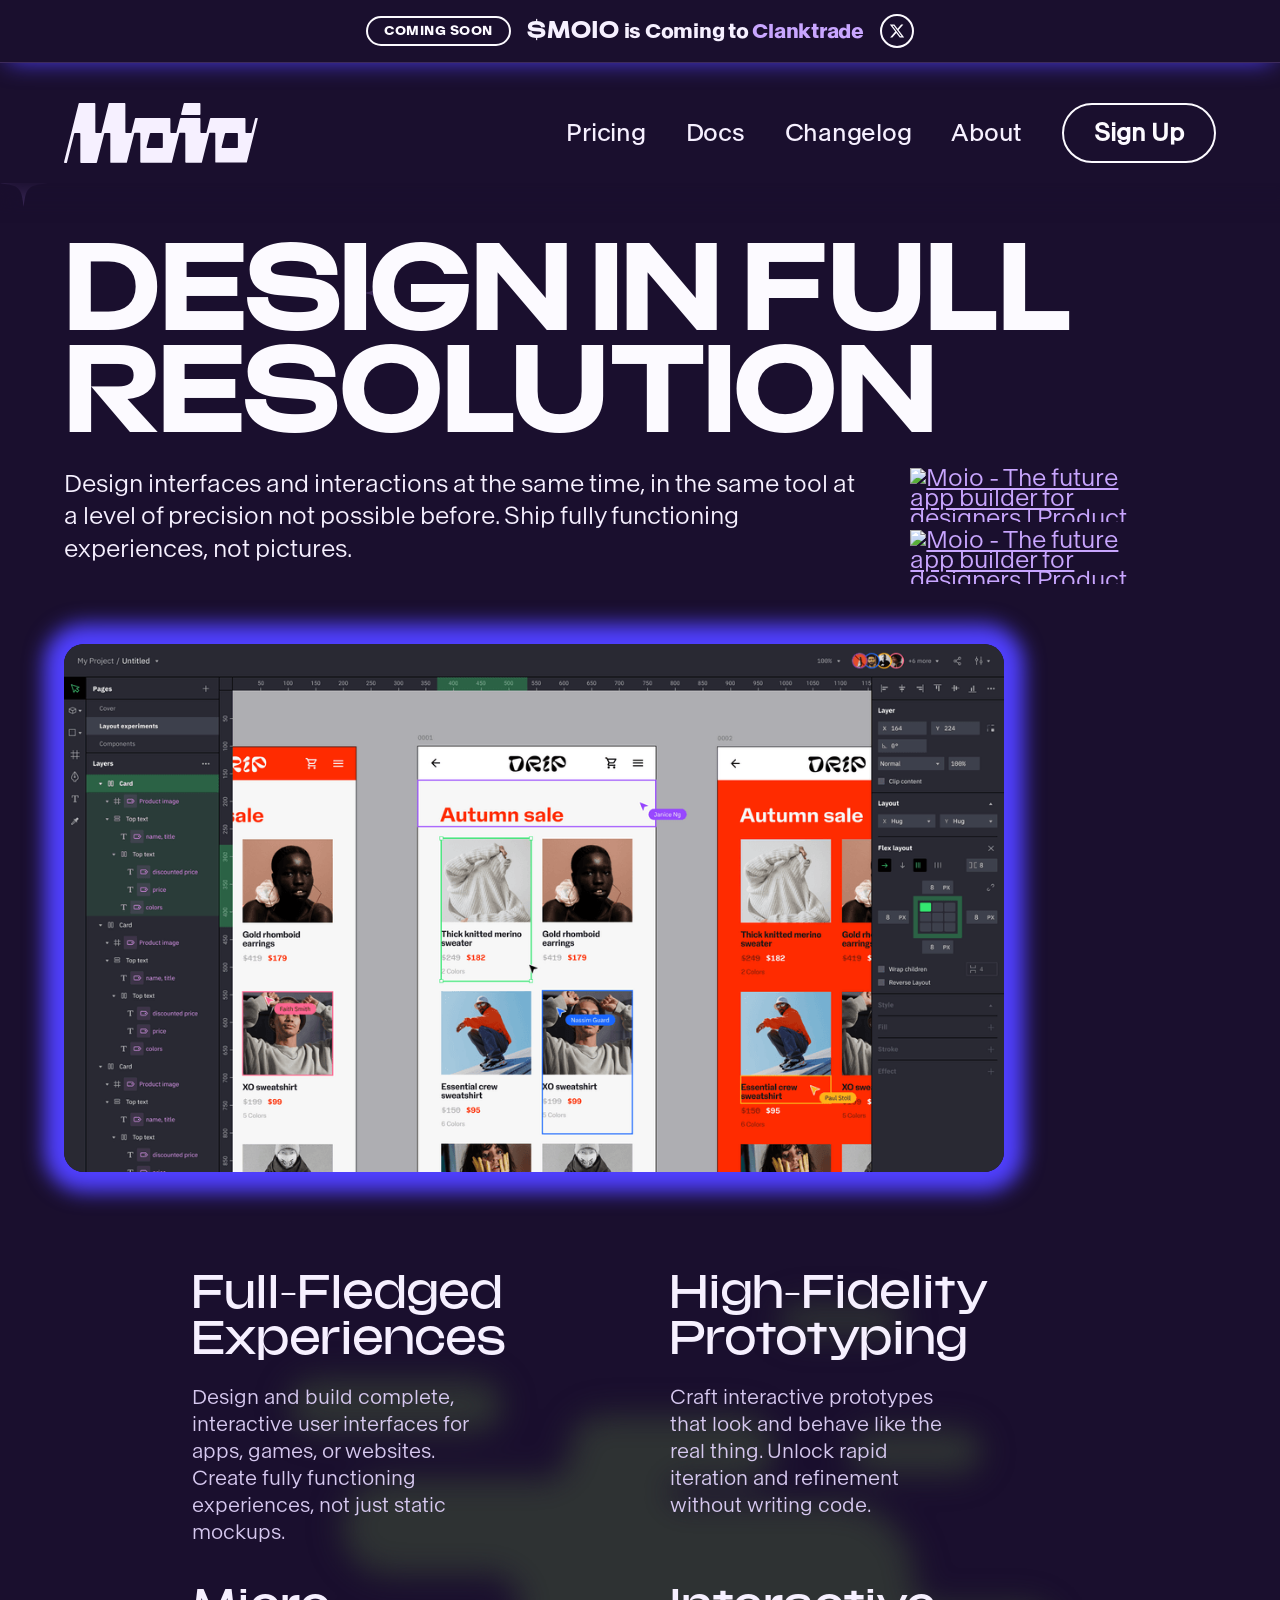
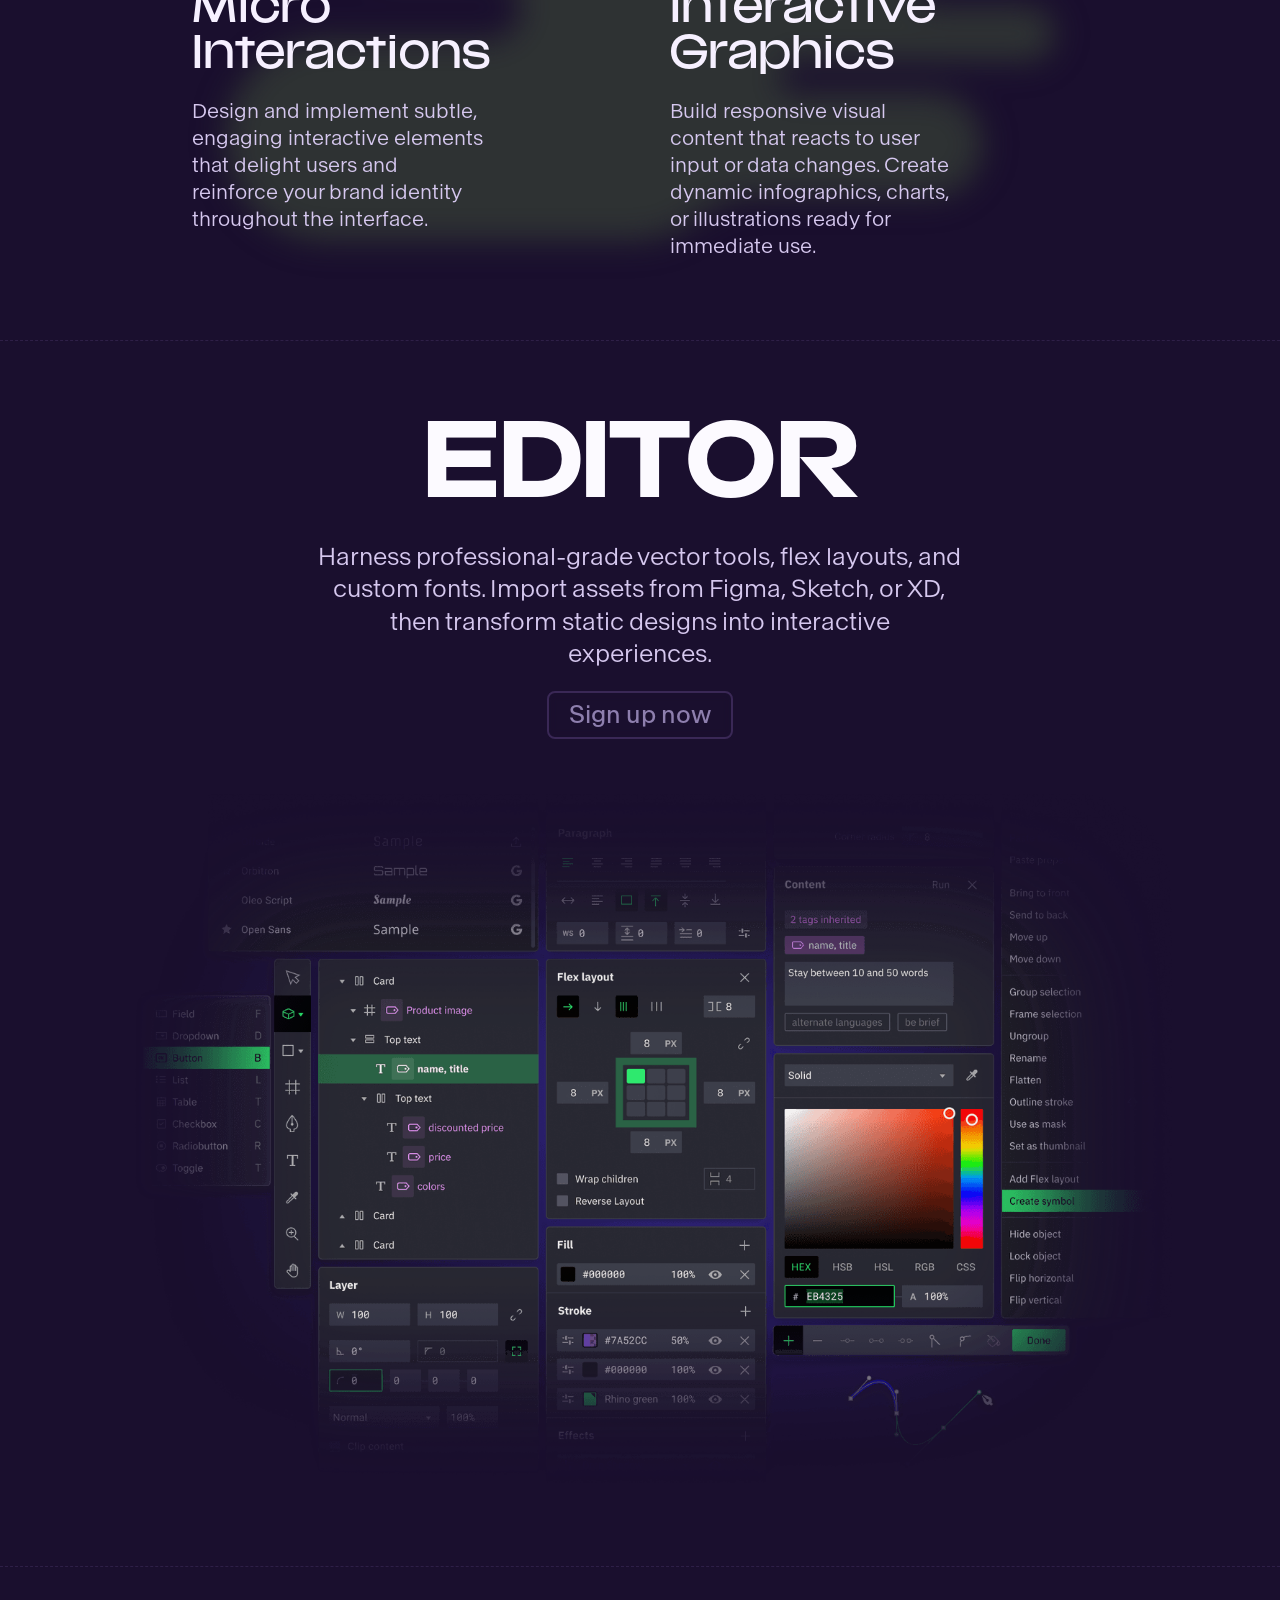
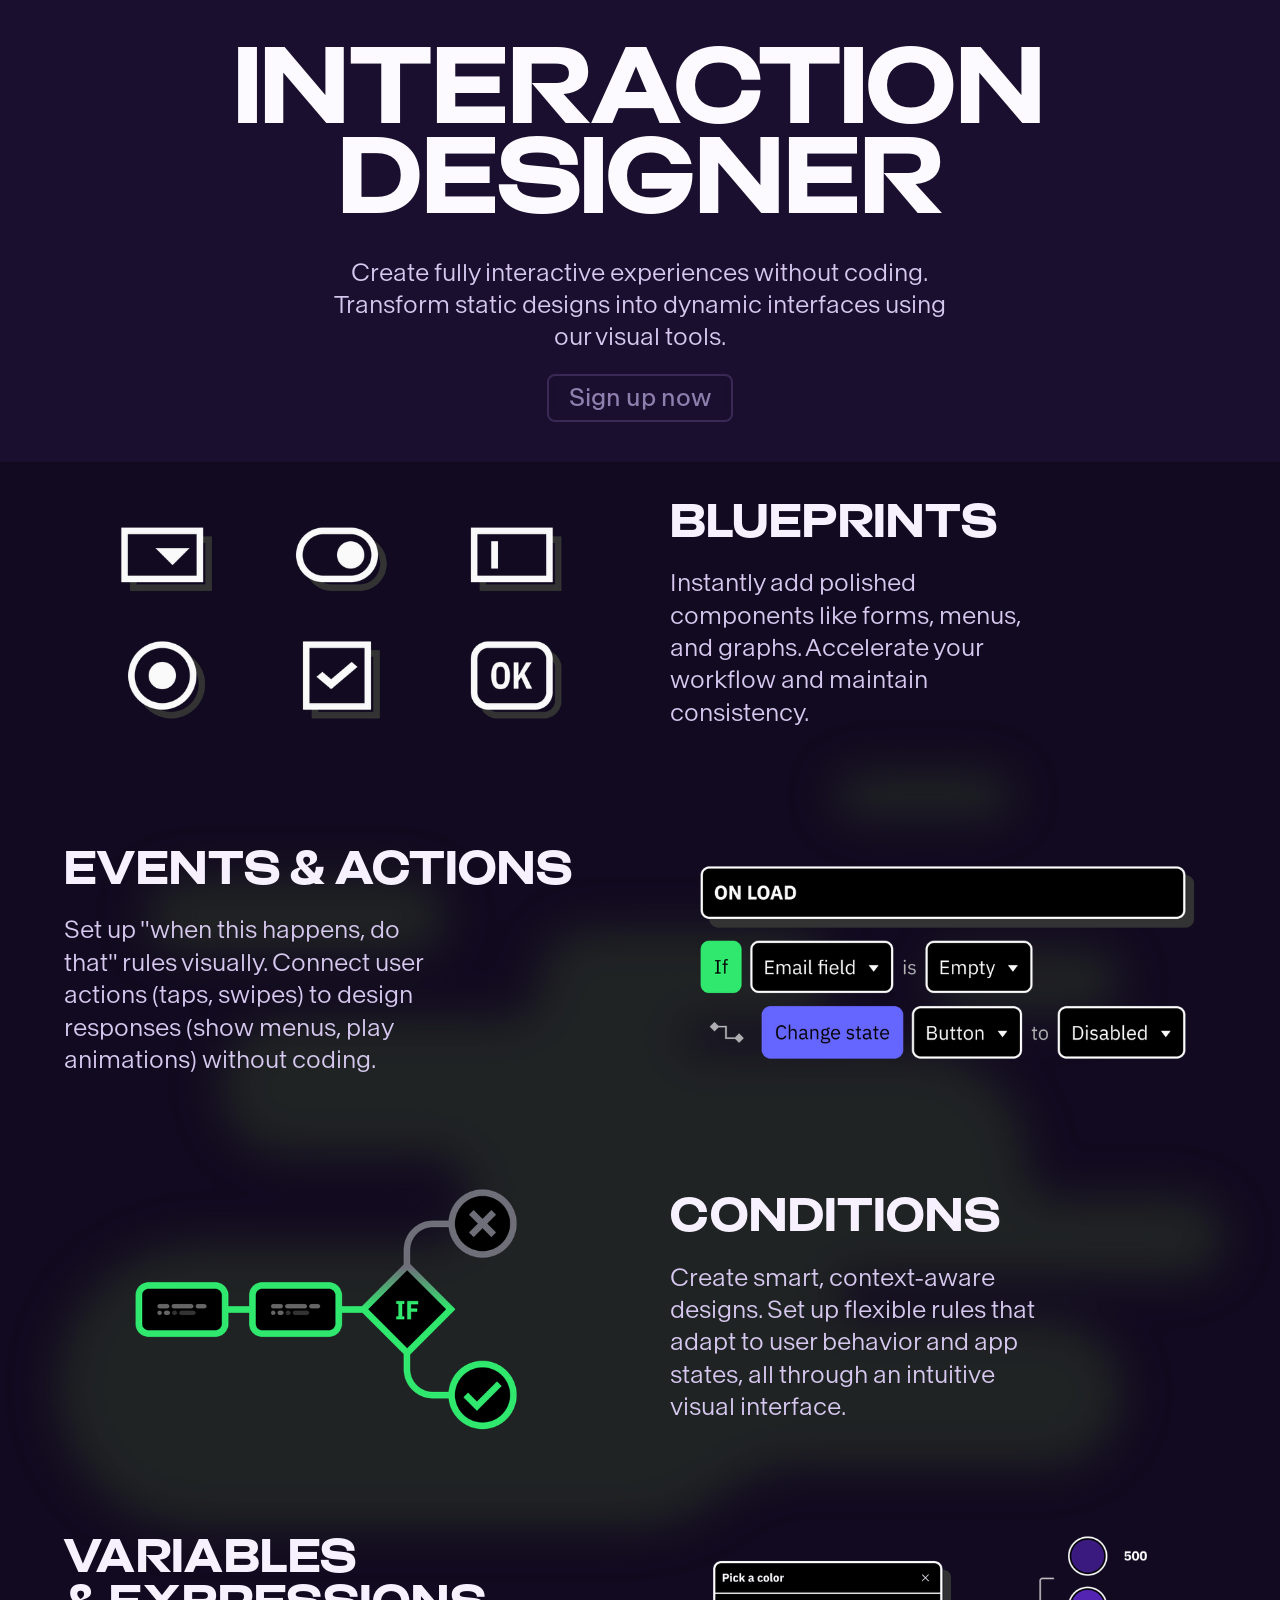
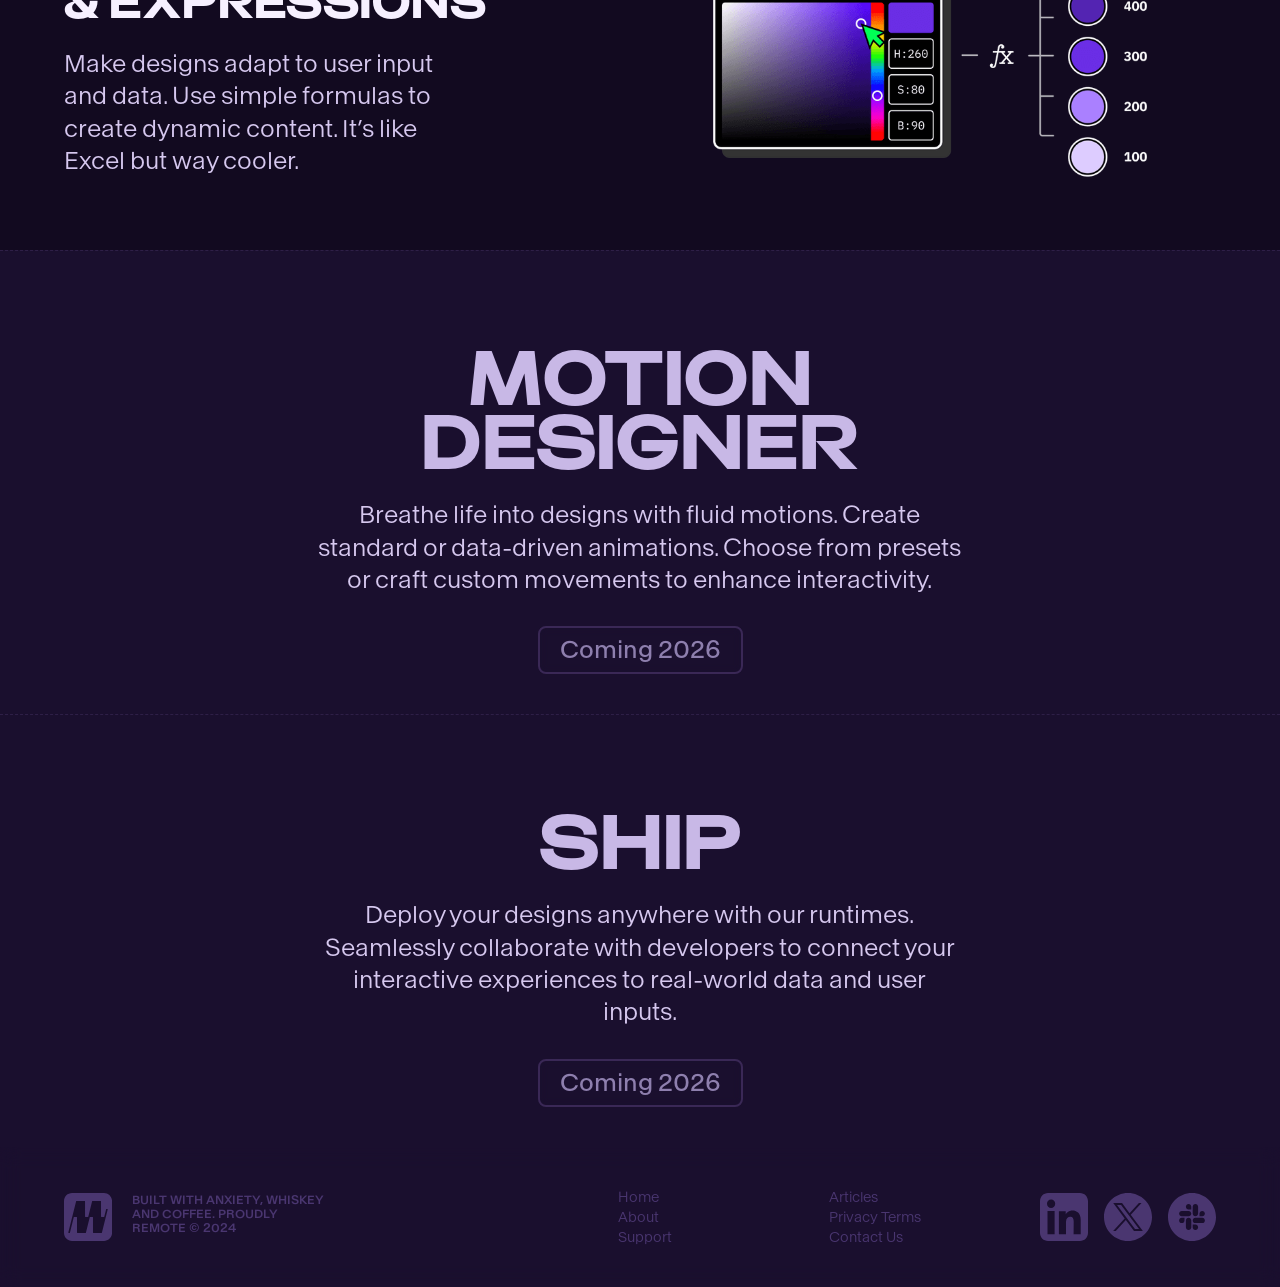
==== index.html @ 35bbca40 "Deep purple backgrounds, light purple accents; banner now says Coming to Clanktrade Co-Authored-By: " ====
<!DOCTYPE html><html lang="en">
<head>
  <meta charset="utf-8">
  <title>Moio – Design interactions visually before you commit to code</title>
  <meta content="Design tools do visuals. Code tools do behavior. Moio does both. Build interactions on canvas, see them run as HTML. Stop describing what you could just design." name="description">
  <meta content="Moio – Design interactions visually before you commit to code" property="og:title">
  <meta content="Design tools do visuals. Code tools do behavior. Moio does both. Build interactions on canvas, see them run as HTML. Stop describing what you could just design." property="og:description">
  <meta content="https://moioapp.com/images/opengraph.png" property="og:image">
  <meta content="Moio – Design interactions visually before you commit to code" name="twitter:title">
  <meta content="Design tools do visuals. Code tools do behavior. Moio does both. Build interactions on canvas, see them run as HTML. Stop describing what you could just design." name="twitter:description">
  <meta content="https://moioapp.com/images/opengraph.png" name="twitter:image">
  <meta property="og:type" content="website">
  <meta content="summary_large_image" name="twitter:card">
  <meta content="width=device-width, initial-scale=1" name="viewport">
  <link href="css/normalize.css" rel="stylesheet" type="text/css">
  <link href="css/webflow.css" rel="stylesheet" type="text/css">
  <link href="css/moio.webflow.css" rel="stylesheet" type="text/css">
  <link href="https://fonts.googleapis.com" rel="preconnect">
  <link href="https://fonts.gstatic.com" rel="preconnect" crossorigin="anonymous">
  <link href="https://fonts.googleapis.com/css2?family=IBM+Plex+Sans:wght@300;400;500;600;700&display=swap" rel="stylesheet">
  <link href="images/favicon.png" rel="shortcut icon" type="image/x-icon">
  <link href="images/webclip.png" rel="apple-touch-icon">
  <link href="https://moioapp.com" rel="canonical">
  <script type="application/ld+json">
{
  "@context": "https://schema.org",
  "@type": "SoftwareApplication",
  "name": "Moio",
  "url": "/",
  "description": "Design tools do visuals. Code tools do behavior. Moio does both. Build interactions on canvas, see them run as HTML. Stop describing what you could just design.",
  "applicationCategory": "DesignApplication",
  "operatingSystem": "Web",
  "offers": {
    "@type": "Offer",
    "availability": "https://schema.org/PreOrder",
    "url": "https://moioapp.com/dashboard"
  },
  "featureList": [
    "Import from Figma, Sketch, or XD",
    "Multiplayer collaboration",
    "Components system",
    "Content assistant",
    "Interactive prototypes",
    "Expressions and formulas",
    "Custom animations",
    "Dynamic UI components",
    "Responsive layouts",
    "Micro-interactions",
    "Professional-grade vector tools",
    "Flex layouts",
    "Custom fonts"
  ],
  "screenshot": [
    "https://moioapp.com/images/Mockup_-Editor2.png",
    "https://moioapp.com/images/Editor-product-shot.png",
    "https://moioapp.com/images/Blueprints.png"
  ],
  "softwareVersion": "alpha v0.1",
  "inLanguage": "en",
  "image": "https://moioapp.com/images/Moio_logo4.svg",
  "sameAs": [
    "https://www.producthunt.com/posts/moio"
  ]
}
</script>
  <script async="" src="https://www.googletagmanager.com/gtag/js?id=G-KLYB7ZXCBN"></script>
  <script type="text/javascript">window.dataLayer = window.dataLayer || [];function gtag(){dataLayer.push(arguments);}gtag('set', 'developer_id.dZGVlNj', true);gtag('js', new Date());gtag('config', 'G-KLYB7ZXCBN');</script>
  <script src="js/site.js" defer></script>
  <noscript>
    <img height="1" width="1" style="display: none" alt="" src="https://px.ads.linkedin.com/collect/?pid=10129793&fmt=gif">
  </noscript>
</head>
<body class="body">
  <div class="rh-banner">
    <span class="rh-banner-pill">Coming soon</span>
    <span class="rh-banner-text"><span class="rh-banner-ticker">$MOIO</span> is Coming to <span class="rh-banner-rh">Clanktrade</span></span>
    <a href="https://x.com/trymoio" target="_blank" rel="noopener" class="rh-banner-x" aria-label="Follow Moio on X"><svg viewBox="0 0 24 24" width="16" height="16" aria-hidden="true"><path fill="currentColor" d="M18.244 2.25h3.308l-7.227 8.26 8.502 11.24H16.17l-5.214-6.817L4.99 21.75H1.68l7.73-8.835L1.254 2.25H8.08l4.713 6.231zm-1.161 17.52h1.833L7.084 4.126H5.117z"/></svg></a>
  </div>
  <div role="banner" class="navigation w-nav">
    <div class="header-wrap">
      <a href="index.html" aria-current="page" class="logo w-nav-brand w--current"><img src="images/Moio_logo4.svg" alt="" class="logo-image">
        <div class="text-block-18">alpha v0.1<br></div>
      </a>
      <div class="menu">
        <a href="pricing.html" class="header-nav-item small w-nav-link">Pricing</a>
        <a href="https://moioapp.com/docs/" target="_blank" class="header-nav-item small w-nav-link">Docs</a>
        <a href="https://moioapp.com/docs/release-notes" target="_blank" class="header-nav-item small w-nav-link">Changelog</a>
        <a href="about.html" class="header-nav-item small w-nav-link">About</a>
        <a id="CTA-button" href="https://moioapp.com/dashboard" target="_blank" class="waitlist-cta small w-button">Sign up</a>
        <link rel="prerender" href="https://moioapp.com/dashboard">
      </div>
    </div>
  </div>
  <a id="CTA-button-mobile" href="https://moioapp.com/dashboard" target="_blank" class="waitlist-cta-mobile w-button">Join waitlist</a>
  <link rel="prerender" href="https://moioapp.com/dashboard">
  <div class="w-layout-blockcontainer flex-container hero w-container">
    <div class="w-layout-blockcontainer section-hero w-container">
      <h1 class="h1">design in full<br>resolution</h1>
      <div class="w-layout-hflex flex-block">
        <p class="paragraph">Design interfaces and interactions at the same time, in the same tool at a level of precision not possible before. Ship fully functioning experiences, not pictures.</p>
        <div class="w-layout-hflex product-hunt-flex">
          <div class="code-embed w-embed">
            <a href="https://www.producthunt.com/products/moio?embed=true&utm_source=badge-top-post-topic-badge&utm_medium=badge&utm_source=badge-moio&#0045;2" target="_blank"><img src="https://api.producthunt.com/widgets/embed-image/v1/top-post-topic-badge.svg?post_id=943120&theme=dark&period=monthly&topic_id=93&t=1752867644565" alt="Moio - The&#0032;future&#0032;app&#0032;builder&#0032;for&#0032;designers | Product Hunt" style="width: 250px; height: 54px;" width="250" height="54"></a>
          </div>
          <div class="code-embed w-embed">
            <a href="https://www.producthunt.com/posts/moio-2?embed=true&utm_source=badge-top-post-topic-badge&utm_medium=badge&utm_souce=badge-moio&#0045;2" target="_blank"><img src="https://api.producthunt.com/widgets/embed-image/v1/top-post-topic-badge.svg?post_id=943120&theme=dark&period=weekly&topic_id=44&t=1743560634998" alt="Moio - The&#0032;future&#0032;app&#0032;builder&#0032;for&#0032;designers | Product Hunt" style="width: 250px; height: 54px;" width="250" height="54"></a>
          </div>
        </div>
      </div>
    </div>
    <a href="https://www.youtube.com/watch?v=W6yLTZ8CBUw" target="_blank" class="w-inline-block"><img src="images/Mockup_-Editor2.png" loading="lazy" alt="UI design interface showing a project with product cards featuring photos, names, prices, discounts, colors, and user interaction tags." srcset="images/Mockup_-Editor2-p-500.png 500w, images/Mockup_-Editor2-p-800.png 800w, images/Mockup_-Editor2-p-1080.png 1080w, images/Mockup_-Editor2-p-1600.png 1600w, images/Mockup_-Editor2-p-2000.png 2000w, images/Mockup_-Editor2.png 3400w" sizes="(max-width: 767px) 100vw, (max-width: 991px) 728px, 940px" class="product-shot"></a>
  </div>
  <aside id="Features_2" class="flex-container alt-grid-hero">
    <div class="w-layout-grid use-case">
      <div id="w-node-_848303e3-9468-d6ca-e3e2-7a979bf5d73a-ffb7715d" class="explainer-wrap">
        <h1 class="h2"><strong class="h2 use-case">Full-fledged Experiences</strong></h1>
        <p class="paragraph feat">Design and build complete, interactive user interfaces for apps, games, or websites. Create fully functioning experiences, not just static mockups.<br></p>
      </div>
      <div id="w-node-_848303e3-9468-d6ca-e3e2-7a979bf5d741-ffb7715d" class="explainer-wrap">
        <h1 class="h2"><strong class="h2 use-case">High-fidelity Prototyping</strong></h1>
        <p class="paragraph feat">Craft interactive prototypes that look and behave like the real thing. Unlock rapid iteration and refinement without writing code.<br></p>
      </div>
    </div>
    <div class="w-layout-grid use-case">
      <div id="w-node-_848303e3-9468-d6ca-e3e2-7a979bf5d749-ffb7715d" class="explainer-wrap">
        <h1 class="h2"><strong class="h2 use-case">Micro Interactions</strong></h1>
        <p class="paragraph feat">Design and implement subtle, engaging interactive elements that delight users and reinforce your brand identity throughout the interface.<br></p>
      </div>
      <div id="w-node-_848303e3-9468-d6ca-e3e2-7a979bf5d750-ffb7715d" class="explainer-wrap">
        <h1 class="h2"><strong class="h2 use-case">Interactive Graphics</strong></h1>
        <p class="paragraph feat">Build responsive visual content that reacts to user input or data changes. Create dynamic infographics, charts, or illustrations ready for immediate use.<br></p>
      </div>
    </div>
  </aside>
  <aside id="Features_2" class="flex-title-container">
    <div class="w-layout-blockcontainer section-product w-container">
      <h1 class="h1 product-section">Editor</h1>
      <p class="paragraph secondary">Harness professional-grade vector tools, flex layouts, and custom fonts. Import assets from Figma, Sketch, or XD, then transform static designs into interactive experiences.</p>
      <a href="https://moioapp.com/dashboard" target="_blank" class="main-button w-button">Sign up now</a>
    </div><img src="images/Editor-product-shot.png" loading="lazy" alt="Interface of a design editor showing controls for text styles, flex layout, color fill with hex code, layers, and alignment options." sizes="(max-width: 1439px) 100vw, 1255px" width="1255" srcset="images/Editor-product-shot-p-500.png 500w, images/Editor-product-shot-p-800.png 800w, images/Editor-product-shot-p-1080.png 1080w, images/Editor-product-shot-p-1600.png 1600w, images/Editor-product-shot-p-2000.png 2000w, images/Editor-product-shot.png 2510w" class="product-shot noeffect">
  </aside>
  <aside id="Features_2" class="flex-title-container special">
    <div class="w-layout-blockcontainer section-product w-container">
      <h1 class="h1 product-section">Interaction<br>designer</h1>
      <p class="paragraph secondary">Create fully interactive experiences without coding. Transform static designs into dynamic interfaces using our visual tools.</p>
      <a href="https://moioapp.com/dashboard" target="_blank" class="main-button w-button">Sign up now</a>
    </div>
  </aside>
  <aside id="Features_2" class="flex-container alt-grid">
    <div class="w-layout-grid feature"><img src="images/Blueprints.png" loading="lazy" alt="Six white minimalist UI icons on green background: dropdown arrow in rectangle, toggle switch, battery, radio button, checkbox with check mark, and rounded button with OK text." sizes="(max-width: 479px) 48vw, (max-width: 1439px) 49vw, (max-width: 4000px) 50vw, 2000px" srcset="images/Blueprints-p-500.png 500w, images/Blueprints-p-800.png 800w, images/Blueprints.png 2000w" class="product-shot noeffect">
      <div id="w-node-_9319f5b0-041b-9ac2-4a0c-53f58071a204-ffb7715d" class="explainer-wrap">
        <h1 class="h2"><strong class="h2">Blueprints</strong></h1>
        <p class="paragraph feature">Instantly add polished components like forms, menus, and graphs. Accelerate your workflow and maintain consistency.<br></p>
      </div>
    </div>
    <div class="w-layout-grid feature"><img src="images/Events--Actions.png" loading="lazy" alt="Event action flow chart showing on load, if email field is empty, change button state to disabled." id="w-node-_9319f5b0-041b-9ac2-4a0c-53f58071a20c-ffb7715d" srcset="images/Events--Actions-p-500.png 500w, images/Events--Actions-p-800.png 800w, images/Events--Actions.png 2000w" sizes="(max-width: 479px) 48vw, (max-width: 1439px) 49vw, (max-width: 4000px) 50vw, 2000px" class="product-shot noeffect">
      <div id="w-node-_9319f5b0-041b-9ac2-4a0c-53f58071a20d-ffb7715d" class="explainer-wrap">
        <h1 class="h2"><strong class="h2">Events &amp; Actions</strong></h1>
        <p class="paragraph feature">Set up &quot;when this happens, do that&quot; rules visually. Connect user actions (taps, swipes) to design responses (show menus, play animations) without coding.<br></p>
      </div>
    </div>
    <div class="w-layout-grid feature"><img src="images/Conditions.png" loading="lazy" alt="Flowchart diagram showing two processes leading to a decision diamond labeled &#x27;IF&#x27; with paths branching to a black circle with an &#x27;X&#x27; and a green circle with a checkmark." sizes="(max-width: 479px) 48vw, (max-width: 1439px) 49vw, (max-width: 4000px) 50vw, 2000px" srcset="images/Conditions-p-500.png 500w, images/Conditions-p-800.png 800w, images/Conditions.png 2000w" class="product-shot noeffect">
      <div id="w-node-c76ed0b7-9e90-2e32-379d-6e22e39da249-ffb7715d" class="explainer-wrap">
        <h1 class="h2"><strong class="h2">Conditions</strong></h1>
        <p class="paragraph feature">Create smart, context-aware designs. Set up flexible rules that adapt to user behavior and app states, all through an intuitive visual interface.<br></p>
      </div>
    </div>
    <div class="w-layout-grid feature"><img src="images/Variables--Expressions.png" loading="lazy" alt="Color picker interface selecting a purple hue with saturation and brightness controls, linked to a gradient of purple shades labeled 100 to 500." id="w-node-_88fa6491-99ee-1385-cc38-8692675973c3-ffb7715d" srcset="images/Variables--Expressions-p-500.png 500w, images/Variables--Expressions-p-800.png 800w, images/Variables--Expressions-p-1080.png 1080w, images/Variables--Expressions.png 2000w" sizes="(max-width: 479px) 203px, (max-width: 1439px) 49vw, (max-width: 4000px) 50vw, 2000px" class="product-shot noeffect">
      <div id="w-node-_88fa6491-99ee-1385-cc38-8692675973c4-ffb7715d" class="explainer-wrap">
        <h1 class="h2"><strong class="h2">variables &amp; expressions</strong></h1>
        <p class="paragraph feature">Make designs adapt to user input and data. Use simple formulas to create dynamic content. It’s like Excel but way cooler.<br></p>
      </div>
    </div>
  </aside>
  <div id="Features_1" class="flex-container grid">
    <div class="w-layout-blockcontainer cloud-wrapper w-container">
      <div class="w-layout-grid about-grid cc-4-col">
        <div id="w-node-_40f22edd-ba68-4064-1e59-e1d55df942f0-ffb7715d" class="cloud-header">
          <h1 class="heading-5"><strong class="h2 feature">Features</strong></h1>
        </div>
        <div class="cloud-item"><img src="images/655b4cd013ac509db0e951b4_Moio_icon_figma_white2.svg" loading="lazy" width="400" alt="" class="image-3">
          <h2 class="h3">Import</h2>
          <p class="cloud-item-txt">Jump in immediately by importing your .fig file or copy pasting (!) from Figma.</p>
        </div>
        <div class="cloud-item"><img src="images/655b4cd014b3ac921a1af8b6_Moio_icon_multiplayer_white3.svg" loading="lazy" width="400" alt="" class="image-3">
          <h2 class="h3">Multiplayer</h2>
          <p class="cloud-item-txt">What? You thought we’d build a design tool without multiplayer? Ha! In this economy?</p>
        </div>
        <div class="cloud-item"><img src="images/655b4cd0800621546a687d28_Moio_icon_components_white2.svg" loading="lazy" width="400" alt="" class="cloud-image">
          <h2 class="h3">Components</h2>
          <p class="cloud-item-txt">Keep your designs consistent and efficient with components. The well-known, tried and tested meat and potatoes of contemporary product design.</p>
        </div>
        <div class="cloud-item"><img src="images/Moio_web_cont_ass9.svg" loading="lazy" width="400" alt="Content assistant icon" class="cloud-image">
          <h2 class="h3">Content assistant</h2>
          <p class="cloud-item-txt">No more lorem ipsum! Generate content on the fly with semantic tags. </p>
        </div>
        <div id="w-node-_6e0b8c62-1f59-34ec-0588-8058782da964-ffb7715d" class="cloud-header">
          <h1 class="feature-heading"><strong class="h2 feature">Coming later this year</strong></h1>
        </div>
        <div id="w-node-_64207f38-7664-0213-436c-4a7d315bd1e5-ffb7715d" class="cloud-item"><img src="images/Moio_icon_Fx_white.svg" loading="lazy" alt="" class="cloud-image">
          <h2 class="h3">interactive prototypes</h2>
          <p class="cloud-item-txt">Build fully functional prototypes that respond to user inputs, showcasing real interactions and transitions without coding.</p>
        </div>
        <div id="w-node-_2705566b-20d2-c974-4a48-fe48c0e87029-ffb7715d" class="cloud-item"><img src="images/Moio_icon_Fx_white.svg" loading="lazy" alt="" class="cloud-image">
          <h2 class="h3">EXPRESSIONS</h2>
          <p class="cloud-item-txt">Determine how elements react to user actions or data. Use formulas to create dynamic and responsive behaviors. It’s like Excel but way cooler.</p>
        </div>
        <div class="cloud-item"><img src="images/Moio_web_miniapps.svg" loading="lazy" width="400" alt="" class="cloud-image">
          <h2 class="h3">Build Custom Animations</h2>
          <p class="cloud-item-txt">Bring your designs to life with smooth, complex animations that enhance user experience and guide interactions naturally.</p>
        </div>
        <div class="cloud-item"><img src="images/655b4cd0800621546a687d28_Moio_icon_components_white2.svg" loading="lazy" width="240" alt="" class="cloud-image">
          <h2 class="h3">dynamic UI components</h2>
          <p class="cloud-item-txt">Design UI components that adapt and respond to user actions, creating intuitive interfaces that feel alive and responsive.</p>
        </div>
        <div class="cloud-item"><img src="images/Moio_web_components5-03.svg" loading="lazy" width="240" alt="" class="cloud-image">
          <h2 class="h3">responsive layouts</h2>
          <p class="cloud-item-txt">Create layouts that fluidly adapt to different screen sizes and orientations, ensuring a consistent experience across devices.</p>
        </div>
        <div class="cloud-item"><img src="images/655b4ccf279d6f02745a4f21_Moio_icon_components_tink_white3.svg" loading="lazy" width="400" alt="" class="cloud-image">
          <h2 class="h3">Micro-interactions</h2>
          <p class="cloud-item-txt">Add subtle, delightful interaction details that make your interface feel polished and engaging, enhancing usability.</p>
        </div>
      </div>
    </div>
  </div>
  <aside id="Features_2" class="flex-title-container">
    <div class="w-layout-blockcontainer section-product w-container">
      <h1 class="h1 product-disabled">Motion<br>designer</h1>
      <p class="paragraph product-disabled">Breathe life into designs with fluid motions. Create standard or data-driven animations. Choose from presets or craft custom movements to enhance interactivity.</p>
      <a href="https://moioapp.com/dashboard" target="_blank" class="main-button w-button">Coming 2026</a>
    </div>
  </aside>
  <aside id="Features_2" class="flex-title-container">
    <div class="w-layout-blockcontainer section-product w-container">
      <h1 class="h1 product-disabled">Ship</h1>
      <p class="paragraph product-disabled">Deploy your designs anywhere with our runtimes. Seamlessly collaborate with developers to connect your interactive experiences to real-world data and user inputs.</p>
      <a href="https://moioapp.com/dashboard" target="_blank" class="main-button w-button">Coming 2026</a>
    </div>
  </aside>
  <div class="section cc-footer">
    <div class="w-layout-blockcontainer footer w-container">
      <div class="w-layout-grid footer-grid">
        <div id="w-node-be4ae223-6f17-fe28-0840-ba246422773f-6422773c" class="w-layout-blockcontainer footer-logo w-container"><img src="images/moio_icon3.svg" loading="lazy" alt="" height="48" class="footer-logo-img">
          <div class="footer-logo-txt">Built with anxiety, whiskey and coffee. Proudly remote © 2024</div>
          <div class="footer-address">Moio Technologies Inc.<br>8 The Green, Dover,<br>DE 19901<br></div>
        </div>
        <div id="w-node-be4ae223-6f17-fe28-0840-ba2464227743-6422773c">
          <a href="index.html" aria-current="page" class="text-link footer w--current">Home</a>
          <a href="about.html" class="text-link footer">About</a>
          <a href="support.html" class="text-link footer">Support</a>
        </div>
        <div id="w-node-be4ae223-6f17-fe28-0840-ba2464227748-6422773c">
          <a href="articles.html" class="text-link footer">Articles</a>
          <a href="privacy-terms.html" class="text-link footer">Privacy Terms</a>
          <a href="mailto:hi@moioapp.com" class="text-link footer">Contact Us</a>
        </div>
        <div id="w-node-be4ae223-6f17-fe28-0840-ba246422774d-6422773c" class="social-buttons">
          <div class="footer-wrap">
            <a href="https://www.linkedin.com/company/moioapp/" target="_blank" class="link-block w-inline-block"></a>
            <a href="https://x.com/trymoio" target="_blank" class="link-block-2 w-inline-block"></a>
            <a href="https://moioapp.slack.com/ssb/redirect" target="_blank" class="link-block-3 w-inline-block"></a>
          </div>
        </div>
      </div>
    </div>
  </div>
</body>
</html>
---- css/webflow.css ----
@font-face {
  font-family: 'webflow-icons';
  src: url("[data-uri]") format('truetype');
  font-weight: normal;
  font-style: normal;
}
[class^="w-icon-"],
[class*=" w-icon-"] {
  /* use !important to prevent issues with browser extensions that change fonts */
  font-family: 'webflow-icons' !important;
  speak: none;
  font-style: normal;
  font-weight: normal;
  font-variant: normal;
  text-transform: none;
  line-height: 1;
  /* Better Font Rendering =========== */
  -webkit-font-smoothing: antialiased;
  -moz-osx-font-smoothing: grayscale;
}
.w-icon-slider-right:before {
  content: "\e600";
}
.w-icon-slider-left:before {
  content: "\e601";
}
.w-icon-nav-menu:before {
  content: "\e602";
}
.w-icon-arrow-down:before,
.w-icon-dropdown-toggle:before {
  content: "\e603";
}
.w-icon-file-upload-remove:before {
  content: "\e900";
}
.w-icon-file-upload-icon:before {
  content: "\e903";
}
* {
  -webkit-box-sizing: border-box;
  -moz-box-sizing: border-box;
  box-sizing: border-box;
}
html {
  height: 100%;
}
body {
  margin: 0;
  min-height: 100%;
  background-color: #fff;
  font-family: Arial, sans-serif;
  font-size: 14px;
  line-height: 20px;
  color: #333;
}
img {
  max-width: 100%;
  vertical-align: middle;
  display: inline-block;
}
.w-block {
  display: block;
}
.w-inline-block {
  max-width: 100%;
  display: inline-block;
}
.w-clearfix:before,
.w-clearfix:after {
  content: " ";
  display: table;
  grid-column-start: 1;
  grid-row-start: 1;
  grid-column-end: 2;
  grid-row-end: 2;
}
.w-clearfix:after {
  clear: both;
}
.w-hidden {
  display: none;
}
.w-button {
  display: inline-block;
  padding: 9px 15px;
  background-color: #3898EC;
  color: white;
  border: 0;
  line-height: inherit;
  text-decoration: none;
  cursor: pointer;
  border-radius: 0;
}
input.w-button {
  -webkit-appearance: button;
}
:where(button.w-popover-trigger) {
  background-color: transparent;
  border: 0;
  color: inherit;
  cursor: pointer;
  font: inherit;
  line-height: inherit;
  margin: 0;
  padding: 0;
  text-align: inherit;
  text-decoration: inherit;
}
.w-popover {
  position-anchor: none;
}
.w-popover[popover]:not(:popover-open) {
  display: none;
}
html[data-w-dynpage] [data-w-cloak] {
  color: transparent !important;
}
.w-code-block {
  margin: unset;
}
pre.w-code-block code {
  all: inherit;
}
pre.w-code-block code > span {
  display: block !important;
}
.w-optimization {
  display: contents;
}
.w-webflow-badge,
.w-webflow-badge > img {
  box-sizing: unset;
  width: unset;
  height: unset;
  max-height: unset;
  max-width: unset;
  min-height: unset;
  min-width: unset;
  margin: unset;
  padding: unset;
  float: unset;
  clear: unset;
  border: unset;
  border-radius: unset;
  background: unset;
  background-image: unset;
  background-position: unset;
  background-size: unset;
  background-repeat: unset;
  background-origin: unset;
  background-clip: unset;
  background-attachment: unset;
  background-color: unset;
  box-shadow: unset;
  transform: unset;
  transition: unset;
  direction: unset;
  font-family: unset;
  font-weight: unset;
  color: unset;
  font-size: unset;
  line-height: unset;
  font-style: unset;
  font-variant: unset;
  text-align: unset;
  letter-spacing: unset;
  text-decoration: unset;
  text-indent: unset;
  text-transform: unset;
  list-style-type: unset;
  text-shadow: unset;
  vertical-align: unset;
  cursor: unset;
  white-space: unset;
  word-break: unset;
  word-spacing: unset;
  word-wrap: unset;
}
.w-webflow-badge {
  position: fixed !important;
  display: inline-block !important;
  visibility: visible !important;
  opacity: 1 !important;
  z-index: 2147483647 !important;
  top: auto !important;
  right: 12px !important;
  bottom: 12px !important;
  left: auto !important;
  color: #aaadb0 !important;
  background-color: #fff !important;
  border-radius: 3px !important;
  padding: 6px !important;
  font-size: 12px !important;
  line-height: 14px !important;
  text-decoration: none !important;
  transform: none !important;
  margin: 0 !important;
  width: auto !important;
  height: auto !important;
  overflow: unset !important;
  white-space: nowrap;
  box-shadow: 0 0 0 1px rgba(0, 0, 0, 0.1), 0px 1px 3px rgba(0, 0, 0, 0.1);
  cursor: pointer;
}
.w-webflow-badge > img {
  position: unset;
  display: inline-block !important;
  visibility: unset !important;
  opacity: 1 !important;
  vertical-align: middle !important;
}
h1,
h2,
h3,
h4,
h5,
h6 {
  font-weight: bold;
  margin-bottom: 10px;
}
h1 {
  font-size: 38px;
  line-height: 44px;
  margin-top: 20px;
}
h2 {
  font-size: 32px;
  line-height: 36px;
  margin-top: 20px;
}
h3 {
  font-size: 24px;
  line-height: 30px;
  margin-top: 20px;
}
h4 {
  font-size: 18px;
  line-height: 24px;
  margin-top: 10px;
}
h5 {
  font-size: 14px;
  line-height: 20px;
  margin-top: 10px;
}
h6 {
  font-size: 12px;
  line-height: 18px;
  margin-top: 10px;
}
p {
  margin-top: 0;
  margin-bottom: 10px;
}
blockquote {
  margin: 0 0 10px 0;
  padding: 10px 20px;
  border-left: 5px solid #E2E2E2;
  font-size: 18px;
  line-height: 22px;
}
figure {
  margin: 0;
  margin-bottom: 10px;
}
figcaption {
  margin-top: 5px;
  text-align: center;
}
ul,
ol {
  margin-top: 0px;
  margin-bottom: 10px;
  padding-left: 40px;
}
.w-list-unstyled {
  padding-left: 0;
  list-style: none;
}
.w-embed:before,
.w-embed:after {
  content: " ";
  display: table;
  grid-column-start: 1;
  grid-row-start: 1;
  grid-column-end: 2;
  grid-row-end: 2;
}
.w-embed:after {
  clear: both;
}
.w-video {
  width: 100%;
  position: relative;
  padding: 0;
}
.w-video iframe,
.w-video object,
.w-video embed {
  position: absolute;
  top: 0;
  left: 0;
  width: 100%;
  height: 100%;
  border: none;
}
fieldset {
  padding: 0;
  margin: 0;
  border: 0;
}
button,
[type='button'],
[type='reset'] {
  border: 0;
  cursor: pointer;
  -webkit-appearance: button;
}
.w-form {
  margin: 0 0 15px;
}
.w-form-done {
  display: none;
  padding: 20px;
  text-align: center;
  background-color: #dddddd;
}
.w-form-fail {
  display: none;
  margin-top: 10px;
  padding: 10px;
  background-color: #ffdede;
}
label {
  display: block;
  margin-bottom: 5px;
  font-weight: bold;
}
.w-input,
.w-select {
  display: block;
  width: 100%;
  height: 38px;
  padding: 8px 12px;
  margin-bottom: 10px;
  font-size: 14px;
  line-height: 1.42857143;
  color: #333333;
  vertical-align: middle;
  background-color: #ffffff;
  border: 1px solid #cccccc;
}
.w-input::placeholder,
.w-select::placeholder {
  color: #999;
}
.w-input:focus,
.w-select:focus {
  border-color: #3898EC;
  outline: 0;
}
.w-input[disabled],
.w-select[disabled],
.w-input[readonly],
.w-select[readonly],
fieldset[disabled] .w-input,
fieldset[disabled] .w-select {
  cursor: not-allowed;
}
.w-input[disabled]:not(.w-input-disabled),
.w-select[disabled]:not(.w-input-disabled),
.w-input[readonly],
.w-select[readonly],
fieldset[disabled]:not(.w-input-disabled) .w-input,
fieldset[disabled]:not(.w-input-disabled) .w-select {
  background-color: #eeeeee;
}
textarea.w-input,
textarea.w-select {
  height: auto;
}
.w-select {
  background-color: #f3f3f3;
}
.w-select[multiple] {
  height: auto;
}
.w-form-label {
  display: inline-block;
  cursor: pointer;
  font-weight: normal;
  margin-bottom: 0px;
}
.w-radio {
  display: block;
  margin-bottom: 5px;
  padding-left: 20px;
}
.w-radio:before,
.w-radio:after {
  content: " ";
  display: table;
  grid-column-start: 1;
  grid-row-start: 1;
  grid-column-end: 2;
  grid-row-end: 2;
}
.w-radio:after {
  clear: both;
}
.w-radio-input {
  margin: 4px 0 0;
  line-height: normal;
  float: left;
  margin-left: -20px;
}
.w-radio-input {
  margin-top: 3px;
}
.w-file-upload {
  display: block;
  margin-bottom: 10px;
}
.w-file-upload-input {
  width: 0.1px;
  height: 0.1px;
  opacity: 0;
  overflow: hidden;
  position: absolute;
  z-index: -100;
}
.w-file-upload-default,
.w-file-upload-uploading,
.w-file-upload-success {
  display: inline-block;
  color: #333333;
}
.w-file-upload-error {
  display: block;
  margin-top: 10px;
}
.w-file-upload-default.w-hidden,
.w-file-upload-uploading.w-hidden,
.w-file-upload-error.w-hidden,
.w-file-upload-success.w-hidden {
  display: none;
}
.w-file-upload-uploading-btn {
  display: flex;
  font-size: 14px;
  font-weight: normal;
  cursor: pointer;
  margin: 0;
  padding: 8px 12px;
  border: 1px solid #cccccc;
  background-color: #f6f0ff;
}
.w-file-upload-file {
  display: flex;
  flex-grow: 1;
  justify-content: space-between;
  margin: 0;
  padding: 8px 9px 8px 11px;
  border: 1px solid #cccccc;
  background-color: #f6f0ff;
}
.w-file-upload-file-name {
  font-size: 14px;
  font-weight: normal;
  display: block;
}
.w-file-remove-link {
  margin-top: 3px;
  margin-left: 10px;
  width: auto;
  height: auto;
  padding: 3px;
  display: block;
  cursor: pointer;
}
.w-icon-file-upload-remove {
  margin: auto;
  font-size: 10px;
}
.w-file-upload-error-msg {
  display: inline-block;
  color: #ea384c;
  padding: 2px 0;
}
.w-file-upload-info {
  display: inline-block;
  line-height: 38px;
  padding: 0 12px;
}
.w-file-upload-label {
  display: inline-block;
  font-size: 14px;
  font-weight: normal;
  cursor: pointer;
  margin: 0;
  padding: 8px 12px;
  border: 1px solid #cccccc;
  background-color: #f6f0ff;
}
.w-icon-file-upload-icon,
.w-icon-file-upload-uploading {
  display: inline-block;
  margin-right: 8px;
  width: 20px;
}
.w-icon-file-upload-uploading {
  height: 20px;
}
.w-container {
  margin-left: auto;
  margin-right: auto;
  max-width: 940px;
}
.w-container:before,
.w-container:after {
  content: " ";
  display: table;
  grid-column-start: 1;
  grid-row-start: 1;
  grid-column-end: 2;
  grid-row-end: 2;
}
.w-container:after {
  clear: both;
}
.w-container .w-row {
  margin-left: -10px;
  margin-right: -10px;
}
.w-row:before,
.w-row:after {
  content: " ";
  display: table;
  grid-column-start: 1;
  grid-row-start: 1;
  grid-column-end: 2;
  grid-row-end: 2;
}
.w-row:after {
  clear: both;
}
.w-row .w-row {
  margin-left: 0;
  margin-right: 0;
}
.w-col {
  position: relative;
  float: left;
  width: 100%;
  min-height: 1px;
  padding-left: 10px;
  padding-right: 10px;
}
.w-col .w-col {
  padding-left: 0;
  padding-right: 0;
}
.w-col-1 {
  width: 8.33333333%;
}
.w-col-2 {
  width: 16.66666667%;
}
.w-col-3 {
  width: 25%;
}
.w-col-4 {
  width: 33.33333333%;
}
.w-col-5 {
  width: 41.66666667%;
}
.w-col-6 {
  width: 50%;
}
.w-col-7 {
  width: 58.33333333%;
}
.w-col-8 {
  width: 66.66666667%;
}
.w-col-9 {
  width: 75%;
}
.w-col-10 {
  width: 83.33333333%;
}
.w-col-11 {
  width: 91.66666667%;
}
.w-col-12 {
  width: 100%;
}
.w-hidden-main {
  display: none !important;
}
@media screen and (max-width: 991px) {
  .w-container {
    max-width: 728px;
  }
  .w-hidden-main {
    display: inherit !important;
  }
  .w-hidden-medium {
    display: none !important;
  }
  .w-col-medium-1 {
    width: 8.33333333%;
  }
  .w-col-medium-2 {
    width: 16.66666667%;
  }
  .w-col-medium-3 {
    width: 25%;
  }
  .w-col-medium-4 {
    width: 33.33333333%;
  }
  .w-col-medium-5 {
    width: 41.66666667%;
  }
  .w-col-medium-6 {
    width: 50%;
  }
  .w-col-medium-7 {
    width: 58.33333333%;
  }
  .w-col-medium-8 {
    width: 66.66666667%;
  }
  .w-col-medium-9 {
    width: 75%;
  }
  .w-col-medium-10 {
    width: 83.33333333%;
  }
  .w-col-medium-11 {
    width: 91.66666667%;
  }
  .w-col-medium-12 {
    width: 100%;
  }
  .w-col-stack {
    width: 100%;
    left: auto;
    right: auto;
  }
}
@media screen and (max-width: 767px) {
  .w-hidden-main {
    display: inherit !important;
  }
  .w-hidden-medium {
    display: inherit !important;
  }
  .w-hidden-small {
    display: none !important;
  }
  .w-row,
  .w-container .w-row {
    margin-left: 0;
    margin-right: 0;
  }
  .w-col {
    width: 100%;
    left: auto;
    right: auto;
  }
  .w-col-small-1 {
    width: 8.33333333%;
  }
  .w-col-small-2 {
    width: 16.66666667%;
  }
  .w-col-small-3 {
    width: 25%;
  }
  .w-col-small-4 {
    width: 33.33333333%;
  }
  .w-col-small-5 {
    width: 41.66666667%;
  }
  .w-col-small-6 {
    width: 50%;
  }
  .w-col-small-7 {
    width: 58.33333333%;
  }
  .w-col-small-8 {
    width: 66.66666667%;
  }
  .w-col-small-9 {
    width: 75%;
  }
  .w-col-small-10 {
    width: 83.33333333%;
  }
  .w-col-small-11 {
    width: 91.66666667%;
  }
  .w-col-small-12 {
    width: 100%;
  }
}
@media screen and (max-width: 479px) {
  .w-container {
    max-width: none;
  }
  .w-hidden-main {
    display: inherit !important;
  }
  .w-hidden-medium {
    display: inherit !important;
  }
  .w-hidden-small {
    display: inherit !important;
  }
  .w-hidden-tiny {
    display: none !important;
  }
  .w-col {
    width: 100%;
  }
  .w-col-tiny-1 {
    width: 8.33333333%;
  }
  .w-col-tiny-2 {
    width: 16.66666667%;
  }
  .w-col-tiny-3 {
    width: 25%;
  }
  .w-col-tiny-4 {
    width: 33.33333333%;
  }
  .w-col-tiny-5 {
    width: 41.66666667%;
  }
  .w-col-tiny-6 {
    width: 50%;
  }
  .w-col-tiny-7 {
    width: 58.33333333%;
  }
  .w-col-tiny-8 {
    width: 66.66666667%;
  }
  .w-col-tiny-9 {
    width: 75%;
  }
  .w-col-tiny-10 {
    width: 83.33333333%;
  }
  .w-col-tiny-11 {
    width: 91.66666667%;
  }
  .w-col-tiny-12 {
    width: 100%;
  }
}
.w-widget {
  position: relative;
}
.w-widget-map {
  width: 100%;
  height: 400px;
}
.w-widget-map label {
  width: auto;
  display: inline;
}
.w-widget-map img {
  max-width: inherit;
}
.w-widget-map .gm-style-iw {
  text-align: center;
}
.w-widget-map .gm-style-iw > button {
  display: none !important;
}
.w-widget-twitter {
  overflow: hidden;
}
.w-widget-twitter-count-shim {
  display: inline-block;
  vertical-align: top;
  position: relative;
  width: 28px;
  height: 20px;
  text-align: center;
  background: white;
  border: #758696 solid 1px;
  border-radius: 3px;
}
.w-widget-twitter-count-shim * {
  pointer-events: none;
  user-select: none;
}
.w-widget-twitter-count-shim .w-widget-twitter-count-inner {
  position: relative;
  font-size: 15px;
  line-height: 12px;
  text-align: center;
  color: #999;
  font-family: serif;
}
.w-widget-twitter-count-shim .w-widget-twitter-count-clear {
  position: relative;
  display: block;
}
.w-widget-twitter-count-shim.w--large {
  width: 36px;
  height: 28px;
}
.w-widget-twitter-count-shim.w--large .w-widget-twitter-count-inner {
  font-size: 18px;
  line-height: 18px;
}
.w-widget-twitter-count-shim:not(.w--vertical) {
  margin-left: 5px;
  margin-right: 8px;
}
.w-widget-twitter-count-shim:not(.w--vertical).w--large {
  margin-left: 6px;
}
.w-widget-twitter-count-shim:not(.w--vertical):before,
.w-widget-twitter-count-shim:not(.w--vertical):after {
  top: 50%;
  left: 0;
  border: solid transparent;
  content: ' ';
  height: 0;
  width: 0;
  position: absolute;
  pointer-events: none;
}
.w-widget-twitter-count-shim:not(.w--vertical):before {
  border-color: rgba(117, 134, 150, 0);
  border-right-color: #5d6c7b;
  border-width: 4px;
  margin-left: -9px;
  margin-top: -4px;
}
.w-widget-twitter-count-shim:not(.w--vertical).w--large:before {
  border-width: 5px;
  margin-left: -10px;
  margin-top: -5px;
}
.w-widget-twitter-count-shim:not(.w--vertical):after {
  border-color: rgba(255, 255, 255, 0);
  border-right-color: white;
  border-width: 4px;
  margin-left: -8px;
  margin-top: -4px;
}
.w-widget-twitter-count-shim:not(.w--vertical).w--large:after {
  border-width: 5px;
  margin-left: -9px;
  margin-top: -5px;
}
.w-widget-twitter-count-shim.w--vertical {
  width: 61px;
  height: 33px;
  margin-bottom: 8px;
}
.w-widget-twitter-count-shim.w--vertical:before,
.w-widget-twitter-count-shim.w--vertical:after {
  top: 100%;
  left: 50%;
  border: solid transparent;
  content: ' ';
  height: 0;
  width: 0;
  position: absolute;
  pointer-events: none;
}
.w-widget-twitter-count-shim.w--vertical:before {
  border-color: rgba(117, 134, 150, 0);
  border-top-color: #5d6c7b;
  border-width: 5px;
  margin-left: -5px;
}
.w-widget-twitter-count-shim.w--vertical:after {
  border-color: rgba(255, 255, 255, 0);
  border-top-color: white;
  border-width: 4px;
  margin-left: -4px;
}
.w-widget-twitter-count-shim.w--vertical .w-widget-twitter-count-inner {
  font-size: 18px;
  line-height: 22px;
}
.w-widget-twitter-count-shim.w--vertical.w--large {
  width: 76px;
}
.w-background-video {
  position: relative;
  overflow: hidden;
  height: 500px;
  color: white;
}
.w-background-video > video {
  background-size: cover;
  background-position: 50% 50%;
  position: absolute;
  margin: auto;
  width: 100%;
  height: 100%;
  right: -100%;
  bottom: -100%;
  top: -100%;
  left: -100%;
  object-fit: cover;
  z-index: -100;
}
.w-background-video > video::-webkit-media-controls-start-playback-button {
  display: none !important;
  -webkit-appearance: none;
}
.w-background-video--control {
  position: absolute;
  bottom: 1em;
  right: 1em;
  background-color: transparent;
  padding: 0;
}
.w-background-video--control > [hidden] {
  display: none !important;
}
.w-slider {
  position: relative;
  height: 300px;
  text-align: center;
  background: #dddddd;
  clear: both;
  -webkit-tap-highlight-color: rgba(0, 0, 0, 0);
  tap-highlight-color: rgba(0, 0, 0, 0);
}
.w-slider-mask {
  position: relative;
  display: block;
  overflow: hidden;
  z-index: 1;
  left: 0;
  right: 0;
  height: 100%;
  white-space: nowrap;
}
.w-slide {
  position: relative;
  display: inline-block;
  vertical-align: top;
  width: 100%;
  height: 100%;
  white-space: normal;
  text-align: left;
}
.w-slider-nav {
  position: absolute;
  z-index: 2;
  top: auto;
  right: 0;
  bottom: 0;
  left: 0;
  margin: auto;
  padding-top: 10px;
  height: 40px;
  text-align: center;
  -webkit-tap-highlight-color: rgba(0, 0, 0, 0);
  tap-highlight-color: rgba(0, 0, 0, 0);
}
.w-slider-nav.w-round > div {
  border-radius: 100%;
}
.w-slider-nav.w-num > div {
  width: auto;
  height: auto;
  padding: 0.2em 0.5em;
  font-size: inherit;
  line-height: inherit;
}
.w-slider-nav.w-shadow > div {
  box-shadow: 0 0 3px rgba(51, 51, 51, 0.4);
}
.w-slider-nav-invert {
  color: #fff;
}
.w-slider-nav-invert > div {
  background-color: rgba(34, 34, 34, 0.4);
}
.w-slider-nav-invert > div.w-active {
  background-color: #222;
}
.w-slider-dot {
  position: relative;
  display: inline-block;
  width: 1em;
  height: 1em;
  background-color: rgba(255, 255, 255, 0.4);
  cursor: pointer;
  margin: 0 3px 0.5em;
  transition: background-color 100ms, color 100ms;
}
.w-slider-dot.w-active {
  background-color: #fff;
}
.w-slider-dot:focus {
  outline: none;
  box-shadow: 0px 0px 0px 2px #fff;
}
.w-slider-dot:focus.w-active {
  box-shadow: none;
}
.w-slider-arrow-left,
.w-slider-arrow-right {
  position: absolute;
  width: 80px;
  top: 0;
  right: 0;
  bottom: 0;
  left: 0;
  margin: auto;
  cursor: pointer;
  overflow: hidden;
  color: white;
  font-size: 40px;
  -webkit-tap-highlight-color: rgba(0, 0, 0, 0);
  tap-highlight-color: rgba(0, 0, 0, 0);
  user-select: none;
}
.w-slider-arrow-left [class^='w-icon-'],
.w-slider-arrow-right [class^='w-icon-'],
.w-slider-arrow-left [class*=' w-icon-'],
.w-slider-arrow-right [class*=' w-icon-'] {
  position: absolute;
}
.w-slider-arrow-left:focus,
.w-slider-arrow-right:focus {
  outline: 0;
}
.w-slider-arrow-left {
  z-index: 3;
  right: auto;
}
.w-slider-arrow-right {
  z-index: 4;
  left: auto;
}
.w-icon-slider-left,
.w-icon-slider-right {
  top: 0;
  right: 0;
  bottom: 0;
  left: 0;
  margin: auto;
  width: 1em;
  height: 1em;
}
.w-slider-aria-label {
  border: 0;
  clip: rect(0 0 0 0);
  height: 1px;
  margin: -1px;
  overflow: hidden;
  padding: 0;
  position: absolute;
  width: 1px;
}
.w-slider-force-show {
  display: block !important;
}
.w-dropdown {
  display: inline-block;
  position: relative;
  text-align: left;
  margin-left: auto;
  margin-right: auto;
  z-index: 900;
}
.w-dropdown-btn,
.w-dropdown-toggle,
.w-dropdown-link {
  position: relative;
  vertical-align: top;
  text-decoration: none;
  color: #222222;
  padding: 20px;
  text-align: left;
  margin-left: auto;
  margin-right: auto;
  white-space: nowrap;
}
.w-dropdown-toggle {
  user-select: none;
  display: inline-block;
  cursor: pointer;
  padding-right: 40px;
}
.w-dropdown-toggle:focus {
  outline: 0;
}
.w-icon-dropdown-toggle {
  position: absolute;
  top: 0;
  right: 0;
  bottom: 0;
  margin: auto;
  margin-right: 20px;
  width: 1em;
  height: 1em;
}
.w-dropdown-list {
  position: absolute;
  background: #dddddd;
  display: none;
  min-width: 100%;
}
.w-dropdown-list.w--open {
  display: block;
}
.w-dropdown-link {
  padding: 10px 20px;
  display: block;
  color: #222222;
}
.w-dropdown-link.w--current {
  color: #0082f3;
}
.w-dropdown-link:focus {
  outline: 0;
}
/**
 * ## Note
 * Safari (on both iOS and OS X) does not handle viewport units (vh, vw) well.
 * For example percentage units do not work on descendants of elements that
 * have any dimensions expressed in viewport units. It also doesn’t handle them at
 * all in `calc()`.
 */
/**
 * Wrapper around all lightbox elements
 *
 * 1. Since the lightbox can receive focus, IE also gives it an outline.
 * 2. Fixes flickering on Chrome when a transition is in progress
 *    underneath the lightbox.
 */
.w-lightbox-backdrop {
  cursor: auto;
  font-style: normal;
  letter-spacing: normal;
  list-style: disc;
  text-indent: 0;
  text-shadow: none;
  text-transform: none;
  visibility: visible;
  white-space: normal;
  word-break: normal;
  word-spacing: normal;
  word-wrap: normal;
  position: fixed;
  top: 0;
  right: 0;
  bottom: 0;
  left: 0;
  color: #fff;
  font-family: "Helvetica Neue", Helvetica, Ubuntu, "Segoe UI", Verdana, sans-serif;
  font-size: 17px;
  line-height: 1.2;
  font-weight: 300;
  text-align: center;
  background: rgba(0, 0, 0, 0.9);
  z-index: 2000;
  outline: 0;
  /* 1 */
  opacity: 0;
  -webkit-user-select: none;
  -moz-user-select: none;
  -webkit-tap-highlight-color: transparent;
  -webkit-transform: translate(0, 0);
  /* 2 */
}
/**
 * Neat trick to bind the rubberband effect to our canvas instead of the whole
 * document on iOS. It also prevents a bug that causes the document underneath to scroll.
 */
.w-lightbox-backdrop,
.w-lightbox-container {
  height: 100%;
  overflow: auto;
  -webkit-overflow-scrolling: touch;
}
.w-lightbox-content {
  position: relative;
  height: 100vh;
  overflow: hidden;
}
.w-lightbox-view {
  position: absolute;
  width: 100vw;
  height: 100vh;
  opacity: 0;
}
.w-lightbox-view:before {
  content: "";
  height: 100vh;
}
/* .w-lightbox-content */
.w-lightbox-group,
.w-lightbox-group .w-lightbox-view,
.w-lightbox-group .w-lightbox-view:before {
  height: 86vh;
}
.w-lightbox-frame,
.w-lightbox-view:before {
  display: inline-block;
  vertical-align: middle;
}
/*
 * 1. Remove default margin set by user-agent on the <figure> element.
 */
.w-lightbox-figure {
  position: relative;
  margin: 0;
  /* 1 */
}
.w-lightbox-group .w-lightbox-figure {
  cursor: pointer;
}
/**
 * IE adds image dimensions as width and height attributes on the IMG tag,
 * but we need both width and height to be set to auto to enable scaling.
 */
.w-lightbox-img {
  width: auto;
  height: auto;
  max-width: none;
}
/**
 * 1. Reset if style is set by user on "All Images"
 */
.w-lightbox-image {
  display: block;
  float: none;
  /* 1 */
  max-width: 100vw;
  max-height: 100vh;
}
.w-lightbox-group .w-lightbox-image {
  max-height: 86vh;
}
.w-lightbox-caption {
  position: absolute;
  right: 0;
  bottom: 0;
  left: 0;
  padding: 0.5em 1em;
  background: rgba(0, 0, 0, 0.4);
  text-align: left;
  text-overflow: ellipsis;
  white-space: nowrap;
  overflow: hidden;
}
.w-lightbox-embed {
  position: absolute;
  top: 0;
  right: 0;
  bottom: 0;
  left: 0;
  width: 100%;
  height: 100%;
}
.w-lightbox-control {
  position: absolute;
  top: 0;
  width: 4em;
  background-size: 24px;
  background-repeat: no-repeat;
  background-position: center;
  cursor: pointer;
  -webkit-transition: all 0.3s;
  transition: all 0.3s;
}
.w-lightbox-left {
  display: none;
  bottom: 0;
  left: 0;
  /* <svg xmlns="http://www.w3.org/2000/svg" viewBox="-20 0 24 40" width="24" height="40"><g transform="rotate(45)"><path d="m0 0h5v23h23v5h-28z" opacity=".4"/><path d="m1 1h3v23h23v3h-26z" fill="#fff"/></g></svg> */
  background-image: url("[data-uri]");
}
.w-lightbox-right {
  display: none;
  right: 0;
  bottom: 0;
  /* <svg xmlns="http://www.w3.org/2000/svg" viewBox="-4 0 24 40" width="24" height="40"><g transform="rotate(45)"><path d="m0-0h28v28h-5v-23h-23z" opacity=".4"/><path d="m1 1h26v26h-3v-23h-23z" fill="#fff"/></g></svg> */
  background-image: url("[data-uri]");
}
/*
 * Without specifying the with and height inside the SVG, all versions of IE render the icon too small.
 * The bug does not seem to manifest itself if the elements are tall enough such as the above arrows.
 * (http://stackoverflow.com/questions/16092114/background-size-differs-in-internet-explorer)
 */
.w-lightbox-close {
  right: 0;
  height: 2.6em;
  /* <svg xmlns="http://www.w3.org/2000/svg" viewBox="-4 0 18 17" width="18" height="17"><g transform="rotate(45)"><path d="m0 0h7v-7h5v7h7v5h-7v7h-5v-7h-7z" opacity=".4"/><path d="m1 1h7v-7h3v7h7v3h-7v7h-3v-7h-7z" fill="#fff"/></g></svg> */
  background-image: url("[data-uri]");
  background-size: 18px;
}
/**
 * 1. All IE versions add extra space at the bottom without this.
 */
.w-lightbox-strip {
  position: absolute;
  bottom: 0;
  left: 0;
  right: 0;
  padding: 0 1vh;
  line-height: 0;
  /* 1 */
  white-space: nowrap;
  overflow-x: auto;
  overflow-y: hidden;
}
/*
 * 1. We use content-box to avoid having to do `width: calc(10vh + 2vw)`
 *    which doesn’t work in Safari anyway.
 * 2. Chrome renders images pixelated when switching to GPU. Making sure
 *    the parent is also rendered on the GPU (by setting translate3d for
 *    example) fixes this behavior.
 */
.w-lightbox-item {
  display: inline-block;
  width: 10vh;
  padding: 2vh 1vh;
  box-sizing: content-box;
  /* 1 */
  cursor: pointer;
  -webkit-transform: translate3d(0, 0, 0);
  /* 2 */
}
.w-lightbox-active {
  opacity: 0.3;
}
.w-lightbox-thumbnail {
  position: relative;
  height: 10vh;
  background: #222;
  overflow: hidden;
}
.w-lightbox-thumbnail-image {
  position: absolute;
  top: 0;
  left: 0;
}
.w-lightbox-thumbnail .w-lightbox-tall {
  top: 50%;
  width: 100%;
  -webkit-transform: translate(0, -50%);
  transform: translate(0, -50%);
}
.w-lightbox-thumbnail .w-lightbox-wide {
  left: 50%;
  height: 100%;
  -webkit-transform: translate(-50%, 0);
  transform: translate(-50%, 0);
}
/*
 * Spinner
 *
 * Absolute pixel values are used to avoid rounding errors that would cause
 * the white spinning element to be misaligned with the track.
 */
.w-lightbox-spinner {
  position: absolute;
  top: 50%;
  left: 50%;
  box-sizing: border-box;
  width: 40px;
  height: 40px;
  margin-top: -20px;
  margin-left: -20px;
  border: 5px solid rgba(0, 0, 0, 0.4);
  border-radius: 50%;
  -webkit-animation: spin 0.8s infinite linear;
  animation: spin 0.8s infinite linear;
}
.w-lightbox-spinner:after {
  content: "";
  position: absolute;
  top: -4px;
  right: -4px;
  bottom: -4px;
  left: -4px;
  border: 3px solid transparent;
  border-bottom-color: #fff;
  border-radius: 50%;
}
/*
 * Utility classes
 */
.w-lightbox-hide {
  display: none;
}
.w-lightbox-noscroll {
  overflow: hidden;
}
@media (min-width: 768px) {
  .w-lightbox-content {
    height: 96vh;
    margin-top: 2vh;
  }
  .w-lightbox-view,
  .w-lightbox-view:before {
    height: 96vh;
  }
  /* .w-lightbox-content */
  .w-lightbox-group,
  .w-lightbox-group .w-lightbox-view,
  .w-lightbox-group .w-lightbox-view:before {
    height: 84vh;
  }
  .w-lightbox-image {
    max-width: 96vw;
    max-height: 96vh;
  }
  .w-lightbox-group .w-lightbox-image {
    max-width: 82.3vw;
    max-height: 84vh;
  }
  .w-lightbox-left,
  .w-lightbox-right {
    display: block;
    opacity: 0.5;
  }
  .w-lightbox-close {
    opacity: 0.8;
  }
  .w-lightbox-control:hover {
    opacity: 1;
  }
}
.w-lightbox-inactive,
.w-lightbox-inactive:hover {
  opacity: 0;
}
.w-richtext:before,
.w-richtext:after {
  content: " ";
  display: table;
  grid-column-start: 1;
  grid-row-start: 1;
  grid-column-end: 2;
  grid-row-end: 2;
}
.w-richtext:after {
  clear: both;
}
.w-richtext[contenteditable="true"]:before,
.w-richtext[contenteditable="true"]:after {
  white-space: initial;
}
.w-richtext ol,
.w-richtext ul {
  overflow: hidden;
}
.w-richtext .w-richtext-figure-selected.w-richtext-figure-type-video div:after,
.w-richtext .w-richtext-figure-selected[data-rt-type="video"] div:after {
  outline: 2px solid #2895f7;
}
.w-richtext .w-richtext-figure-selected.w-richtext-figure-type-image div,
.w-richtext .w-richtext-figure-selected[data-rt-type="image"] div {
  outline: 2px solid #2895f7;
}
.w-richtext figure.w-richtext-figure-type-video > div:after,
.w-richtext figure[data-rt-type="video"] > div:after {
  content: '';
  position: absolute;
  display: none;
  left: 0;
  top: 0;
  right: 0;
  bottom: 0;
}
.w-richtext figure {
  position: relative;
  max-width: 60%;
}
.w-richtext figure > div:before {
  cursor: default!important;
}
.w-richtext figure img {
  width: 100%;
}
.w-richtext figure figcaption.w-richtext-figcaption-placeholder {
  opacity: 0.6;
}
.w-richtext figure div {
  /* fix incorrectly sized selection border in the data manager */
  font-size: 0px;
  color: transparent;
}
.w-richtext figure.w-richtext-figure-type-image,
.w-richtext figure[data-rt-type="image"] {
  display: table;
}
.w-richtext figure.w-richtext-figure-type-image > div,
.w-richtext figure[data-rt-type="image"] > div {
  display: inline-block;
}
.w-richtext figure.w-richtext-figure-type-image > figcaption,
.w-richtext figure[data-rt-type="image"] > figcaption {
  display: table-caption;
  caption-side: bottom;
}
.w-richtext figure.w-richtext-figure-type-video,
.w-richtext figure[data-rt-type="video"] {
  width: 60%;
  height: 0;
}
.w-richtext figure.w-richtext-figure-type-video iframe,
.w-richtext figure[data-rt-type="video"] iframe {
  position: absolute;
  top: 0;
  left: 0;
  width: 100%;
  height: 100%;
}
.w-richtext figure.w-richtext-figure-type-video > div,
.w-richtext figure[data-rt-type="video"] > div {
  width: 100%;
}
.w-richtext figure.w-richtext-align-center {
  margin-right: auto;
  margin-left: auto;
  clear: both;
}
.w-richtext figure.w-richtext-align-center.w-richtext-figure-type-image > div,
.w-richtext figure.w-richtext-align-center[data-rt-type="image"] > div {
  max-width: 100%;
}
.w-richtext figure.w-richtext-align-normal {
  clear: both;
}
.w-richtext figure.w-richtext-align-fullwidth {
  width: 100%;
  max-width: 100%;
  text-align: center;
  clear: both;
  display: block;
  margin-right: auto;
  margin-left: auto;
}
.w-richtext figure.w-richtext-align-fullwidth > div {
  display: inline-block;
  /* padding-bottom is used for aspect ratios in video figures
      we want the div to inherit that so hover/selection borders in the designer-canvas
      fit right*/
  padding-bottom: inherit;
}
.w-richtext figure.w-richtext-align-fullwidth > figcaption {
  display: block;
}
.w-richtext figure.w-richtext-align-floatleft {
  float: left;
  margin-right: 15px;
  clear: none;
}
.w-richtext figure.w-richtext-align-floatright {
  float: right;
  margin-left: 15px;
  clear: none;
}
.w-nav {
  position: relative;
  background: #dddddd;
  z-index: 1000;
}
.w-nav:before,
.w-nav:after {
  content: " ";
  display: table;
  grid-column-start: 1;
  grid-row-start: 1;
  grid-column-end: 2;
  grid-row-end: 2;
}
.w-nav:after {
  clear: both;
}
.w-nav-brand {
  position: relative;
  float: left;
  text-decoration: none;
  color: #333333;
}
.w-nav-link {
  position: relative;
  display: inline-block;
  vertical-align: top;
  text-decoration: none;
  color: #222222;
  padding: 20px;
  text-align: left;
  margin-left: auto;
  margin-right: auto;
}
.w-nav-link.w--current {
  color: #0082f3;
}
.w-nav-menu {
  position: relative;
  float: right;
}
[data-nav-menu-open] {
  display: block !important;
  position: absolute;
  top: 100%;
  left: 0;
  right: 0;
  background: #C8C8C8;
  text-align: center;
  overflow: visible;
  min-width: 200px;
}
.w--nav-link-open {
  display: block;
  position: relative;
}
.w-nav-overlay {
  position: absolute;
  overflow: hidden;
  display: none;
  top: 100%;
  left: 0;
  right: 0;
  width: 100%;
}
.w-nav-overlay [data-nav-menu-open] {
  top: 0;
}
.w-nav[data-animation='over-left'] .w-nav-overlay {
  width: auto;
}
.w-nav[data-animation='over-left'] .w-nav-overlay,
.w-nav[data-animation='over-left'] [data-nav-menu-open] {
  right: auto;
  z-index: 1;
  top: 0;
}
.w-nav[data-animation='over-right'] .w-nav-overlay {
  width: auto;
}
.w-nav[data-animation='over-right'] .w-nav-overlay,
.w-nav[data-animation='over-right'] [data-nav-menu-open] {
  left: auto;
  z-index: 1;
  top: 0;
}
.w-nav-button {
  position: relative;
  float: right;
  padding: 18px;
  font-size: 24px;
  display: none;
  cursor: pointer;
  -webkit-tap-highlight-color: rgba(0, 0, 0, 0);
  tap-highlight-color: rgba(0, 0, 0, 0);
  user-select: none;
}
.w-nav-button:focus {
  outline: 0;
}
.w-nav-button.w--open {
  background-color: #C8C8C8;
  color: white;
}
.w-nav[data-collapse='all'] .w-nav-menu {
  display: none;
}
.w-nav[data-collapse='all'] .w-nav-button {
  display: block;
}
.w--nav-dropdown-open {
  display: block;
}
.w--nav-dropdown-toggle-open {
  display: block;
}
.w--nav-dropdown-list-open {
  position: static;
}
/**
 * NOTE: These rules are overridden in site-designer.less to use container queries instead of media queries
 * when the navbar is inside a Frame on the Open Canvas.
 */
@media screen and (max-width: 991px) {
  .w-nav[data-collapse='medium'] .w-nav-menu {
    display: none;
  }
  .w-nav[data-collapse='medium'] .w-nav-button {
    display: block;
  }
}
@media screen and (max-width: 767px) {
  .w-nav[data-collapse='small'] .w-nav-menu {
    display: none;
  }
  .w-nav[data-collapse='small'] .w-nav-button {
    display: block;
  }
  .w-nav-brand {
    padding-left: 10px;
  }
}
@media screen and (max-width: 479px) {
  .w-nav[data-collapse='tiny'] .w-nav-menu {
    display: none;
  }
  .w-nav[data-collapse='tiny'] .w-nav-button {
    display: block;
  }
}
.w-tabs {
  position: relative;
}
.w-tabs:before,
.w-tabs:after {
  content: " ";
  display: table;
  grid-column-start: 1;
  grid-row-start: 1;
  grid-column-end: 2;
  grid-row-end: 2;
}
.w-tabs:after {
  clear: both;
}
.w-tab-menu {
  position: relative;
}
.w-tab-link {
  position: relative;
  display: inline-block;
  vertical-align: top;
  text-decoration: none;
  padding: 9px 30px;
  text-align: left;
  cursor: pointer;
  color: #222222;
  background-color: #dddddd;
}
.w-tab-link.w--current {
  background-color: #C8C8C8;
}
.w-tab-link:focus {
  outline: 0;
}
.w-tab-content {
  position: relative;
  display: block;
  overflow: hidden;
}
.w-tab-pane {
  position: relative;
  display: none;
}
.w--tab-active {
  display: block;
}
@media screen and (max-width: 479px) {
  .w-tab-link {
    display: block;
  }
}
.w-ix-emptyfix:after {
  content: "";
}
@keyframes spin {
  0% {
    transform: rotate(0deg);
  }
  100% {
    transform: rotate(360deg);
  }
}
.w-dyn-empty {
  padding: 10px;
  background-color: #dddddd;
}
.w-dyn-hide {
  display: none !important;
}
.w-dyn-bind-empty {
  display: none !important;
}
.w-condition-invisible {
  display: none !important;
}
.wf-layout-layout {
  display: grid;
}
.w-layout-grid {
  display: grid;
  grid-auto-columns: 1fr;
  grid-template-columns: 1fr 1fr;
  grid-template-rows: auto auto;
  grid-row-gap: 16px;
  grid-column-gap: 16px;
}
---- css/moio.webflow.css ----
@font-face {
  font-family: Nanholo;
  src: url('../webfonts/NaNHolo-Medium.woff2') format("woff2");
  font-weight: 500;
  font-style: normal;
  font-display: swap;
}

@font-face {
  font-family: Nanholo;
  src: url('../webfonts/NaNHolo-Bold.woff2') format("woff2");
  font-weight: 700;
  font-style: normal;
  font-display: swap;
}

@font-face {
  font-family: Nanholo;
  src: url('../webfonts/NaNHolo-Regular.woff2') format("woff2");
  font-weight: 400;
  font-style: normal;
  font-display: swap;
}

@font-face {
  font-family: Nanholo;
  src: url('../webfonts/NaNHolo-Blond.woff2') format("woff2");
  font-weight: 300;
  font-style: normal;
  font-display: swap;
}

@font-face {
  font-family: Nanholo;
  src: url('../webfonts/NaNHolo-ExtraBold.woff2') format("woff2");
  font-weight: 800;
  font-style: normal;
  font-display: swap;
}

@font-face {
  font-family: Baikal Light;
  src: url('../webfonts/Baikal-Light.woff2') format("woff2"), url('../webfonts/Baikal-Light.woff2') format("woff2");
  font-weight: 300;
  font-style: normal;
  font-display: swap;
}

@font-face {
  font-family: Baikal Medium;
  src: url('../webfonts/Baikal-Medium.woff2') format("woff2");
  font-weight: 500;
  font-style: normal;
  font-display: swap;
}

@font-face {
  font-family: Baikal Regular;
  src: url('../webfonts/Baikal-Regular.woff2') format("woff2");
  font-weight: 400;
  font-style: normal;
  font-display: swap;
}

@font-face {
  font-family: Baikal;
  src: url('../webfonts/Baikal-SemiBold.woff2') format("woff2"), url('../webfonts/Baikal-SemiBold.woff2') format("woff2");
  font-weight: 600;
  font-style: normal;
  font-display: swap;
}

@font-face {
  font-family: Baikal Bold;
  src: url('../webfonts/Baikal-Bold.woff2') format("woff2");
  font-weight: 700;
  font-style: normal;
  font-display: swap;
}

@font-face {
  font-family: Hop Rounded Bold;
  src: url('../webfonts/Hop-Rounded-Bold.woff2') format("woff2");
  font-weight: 700;
  font-style: normal;
  font-display: swap;
}

@font-face {
  font-family: Hop Rounded Black;
  src: url('../webfonts/Hop-Rounded-Black.woff2') format("woff2");
  font-weight: 900;
  font-style: normal;
  font-display: swap;
}

@font-face {
  font-family: Hop Rounded Medium;
  src: url('../webfonts/Hop-Rounded-Medium.woff2') format("woff2");
  font-weight: 500;
  font-style: normal;
  font-display: swap;
}

@font-face {
  font-family: Hop Rounded Ultra;
  src: url('../webfonts/Hop-Rounded-Ultra.woff2') format("woff2");
  font-weight: 400;
  font-style: normal;
  font-display: swap;
}

@font-face {
  font-family: Baikal;
  src: url('../webfonts/Baikal-ExtraBold.woff2') format("woff2");
  font-weight: 700;
  font-style: normal;
  font-display: swap;
}

@font-face {
  font-family: Baikal Black;
  src: url('../webfonts/Baikal-Black.woff2') format("woff2");
  font-weight: 900;
  font-style: normal;
  font-display: swap;
}

@font-face {
  font-family: Atacama Bold;
  src: url('../webfonts/Atacama-Bold.woff2') format("woff2");
  font-weight: 700;
  font-style: normal;
  font-display: swap;
}

@font-face {
  font-family: Atacama Regular;
  src: url('../webfonts/Atacama-Regular.woff2') format("woff2");
  font-weight: 400;
  font-style: normal;
  font-display: swap;
}

@font-face {
  font-family: Atacama Light;
  src: url('../webfonts/Atacama-Light.woff2') format("woff2");
  font-weight: 300;
  font-style: normal;
  font-display: swap;
}

@font-face {
  font-family: Atacama;
  src: url('../webfonts/Atacama-LightItalic.woff2') format("woff2");
  font-weight: 300;
  font-style: italic;
  font-display: swap;
}

@font-face {
  font-family: Hop Rounded Ultra;
  src: url('../webfonts/Hop-Standard-Ultra.woff2') format("woff2");
  font-weight: 400;
  font-style: italic;
  font-display: swap;
}

@font-face {
  font-family: "Boxout 02 Black";
  src: url('../webfonts/Boxout02-Black.woff2') format("woff2");
  font-weight: 900;
  font-style: normal;
  font-display: swap;
}

@font-face {
  font-family: "Nickelgothicv 3 Narrow";
  src: url('../webfonts/NickelGothicV3-Narrow.woff2') format("woff2");
  font-weight: 400;
  font-style: normal;
  font-display: swap;
}

@font-face {
  font-family: Rhodywide Regular;
  src: url('../webfonts/RhodyWide-Regular.woff2') format("woff2");
  font-weight: 400;
  font-style: normal;
  font-display: swap;
}

@font-face {
  font-family: Rhody Black;
  src: url('../webfonts/Rhody-Black.woff2') format("woff2");
  font-weight: 900;
  font-style: normal;
  font-display: swap;
}

@font-face {
  font-family: Nanholo;
  src: url('../webfonts/NaNHolo-Black.woff2') format("woff2");
  font-weight: 900;
  font-style: normal;
  font-display: swap;
}

@font-face {
  font-family: Vulf Mono;
  src: url('../webfonts/Vulf_Mono-Regular_web.woff2') format("woff2");
  font-weight: 400;
  font-style: normal;
  font-display: swap;
}

@font-face {
  font-family: Vulf Mono;
  src: url('../webfonts/Vulf_Mono-Light_web.woff2') format("woff2");
  font-weight: 300;
  font-style: normal;
  font-display: swap;
}

@font-face {
  font-family: Megavolt Regular;
  src: url('../webfonts/Megavolt-Regular.woff2') format("woff2");
  font-weight: 400;
  font-style: normal;
  font-display: swap;
}

@font-face {
  font-family: Gimletsansdisplay;
  src: url('../webfonts/GimletSansDisplay-Bold.woff') format("woff");
  font-weight: 700;
  font-style: normal;
  font-display: swap;
}

@font-face {
  font-family: Nicephore;
  src: url('../webfonts/Nicephore-Bold.woff') format("woff");
  font-weight: 700;
  font-style: normal;
  font-display: swap;
}

@font-face {
  font-family: Nicephore;
  src: url('../webfonts/Nicephore-Heavy.woff') format("woff");
  font-weight: 900;
  font-style: normal;
  font-display: swap;
}

@font-face {
  font-family: Nicephore;
  src: url('../webfonts/Nicephore-Regular.woff') format("woff");
  font-weight: 400;
  font-style: normal;
  font-display: swap;
}

@font-face {
  font-family: Nicephore;
  src: url('../webfonts/Nicephore-Medium.woff') format("woff");
  font-weight: 500;
  font-style: normal;
  font-display: swap;
}

@font-face {
  font-family: Nicephore;
  src: url('../webfonts/Nicephore-Light.woff') format("woff");
  font-weight: 300;
  font-style: normal;
  font-display: swap;
}

@font-face {
  font-family: Nicephore;
  src: url('../webfonts/Nicephore-Thin.woff') format("woff");
  font-weight: 100;
  font-style: normal;
  font-display: swap;
}

@font-face {
  font-family: "Interchangetextv 02 Bold";
  src: url('../webfonts/InterchangeTextv02-Bold.otf') format("opentype");
  font-weight: 700;
  font-style: normal;
  font-display: swap;
}

@font-face {
  font-family: Chaney Extended;
  src: url('../webfonts/CHANEY-Extended.otf') format("opentype");
  font-weight: 900;
  font-style: normal;
  font-display: swap;
}

@font-face {
  font-family: Chaney Ultraextended;
  src: url('../webfonts/CHANEY-UltraExtended.otf') format("opentype");
  font-weight: 400;
  font-style: normal;
  font-display: swap;
}

@font-face {
  font-family: Chaney Regular;
  src: url('../webfonts/CHANEY-Regular.otf') format("opentype");
  font-weight: 400;
  font-style: normal;
  font-display: swap;
}

@font-face {
  font-family: Chaney Wide;
  src: url('../webfonts/CHANEY-Wide.otf') format("opentype");
  font-weight: 400;
  font-style: normal;
  font-display: swap;
}

:root {
  --greenish-10: #f1e5ff;
  --mid-greenish: #8e7fae;
  --lime: #c9a6ff;
  --black: #1d1233;
  --white: #fcfaff;
  --2: #1a0f2e;
  --font--font-m: 24px;
  --50--2--100: #f6f0ff;
  --font--font-s: 18px;
  --light-greenish: #c8b8e6;
  --50--10--60: #a596c2;
  --50--5--80: #d6c8ef;
  --50--10--70: #bfb0dd;
  --dark-greenish: #4a3670;
  --180--15--10: #22153a;
  --190--10--15: #2e1f47;
  --190--10--20: #3a2856;
  --190--10--5: #160c26;
  --blue-violet: #5040ff;
  --greenish-5: #f8f2ff;
  --light-coral: #ff8080;
  --brown: #403520;
  --50--5--90: #ece2ff;
  --50--5--70: #bfb0dd;
  --190--10--10: #23173a;
  --font--font-l: 32px;
  --font--font-xl: 40px;
}

.w-layout-blockcontainer {
  max-width: 940px;
  margin-left: auto;
  margin-right: auto;
  display: block;
}

.w-layout-hflex {
  flex-direction: row;
  align-items: flex-start;
  display: flex;
}

.w-layout-grid {
  grid-row-gap: 16px;
  grid-column-gap: 16px;
  grid-template-rows: auto auto;
  grid-template-columns: 1fr 1fr;
  grid-auto-columns: 1fr;
  display: grid;
}

@media screen and (max-width: 991px) {
  .w-layout-blockcontainer {
    max-width: 728px;
  }
}

@media screen and (max-width: 767px) {
  .w-layout-blockcontainer {
    max-width: none;
  }
}

body {
  max-width: none;
  margin-left: auto;
  margin-right: auto;
}

h1 {
  margin-top: 20px;
  margin-bottom: 20px;
  font-size: 44px;
  font-weight: 400;
  line-height: 100%;
}

h2 {
  margin-top: 10px;
  margin-bottom: 10px;
  font-size: 36px;
  font-weight: 400;
  line-height: 100%;
}

h3 {
  color: var(--greenish-10);
  margin-top: 10px;
  margin-bottom: 10px;
  font-size: 30px;
  font-weight: 400;
  line-height: 46px;
}

h4 {
  color: var(--mid-greenish);
  margin-top: 10px;
  margin-bottom: 10px;
  font-size: 24px;
  font-weight: 400;
  line-height: 38px;
}

h5 {
  margin-top: 10px;
  margin-bottom: 10px;
  font-size: 20px;
  font-weight: 500;
  line-height: 34px;
}

h6 {
  margin-top: 10px;
  margin-bottom: 10px;
  font-size: 16px;
  font-weight: 500;
  line-height: 28px;
}

p {
  margin-bottom: 0;
}

a {
  pointer-events: auto;
  color: var(--lime);
  cursor: pointer;
  font-family: Baikal Light, sans-serif;
  text-decoration: underline;
  display: block;
}

a:hover {
  color: #3d2b5c;
}

a:active {
  color: #4d3870;
}

ul {
  margin-top: 20px;
  margin-bottom: 10px;
  padding-left: 40px;
  list-style-type: disc;
}

li {
  margin-bottom: 10px;
}

img {
  display: block;
}

label {
  letter-spacing: 1px;
  text-transform: uppercase;
  margin-bottom: 10px;
  font-size: 12px;
  font-weight: 500;
  line-height: 20px;
}

blockquote {
  border-left: 5px solid #e2e2e2;
  margin-top: 25px;
  margin-bottom: 25px;
  padding: 15px 30px;
  font-size: 20px;
  line-height: 34px;
}

figcaption {
  opacity: 1;
  text-align: center;
  margin-top: 5px;
  font-size: 14px;
  line-height: 26px;
}

.button {
  background-color: var(--black);
  color: var(--white);
  text-align: left;
  letter-spacing: -1px;
  text-transform: none;
  border-radius: 50px;
  padding: 10px 25px 15px;
  font-family: Nanholo, sans-serif;
  font-size: 30px;
  font-weight: 500;
  line-height: 36px;
  transition: background-color .4s, opacity .4s, color .4s;
}

.button:hover {
  color: #fff;
  background-color: #3d2b5c;
}

.button:active {
  background-color: #4d3870;
}

.status-message {
  color: #fff;
  text-align: center;
  background-color: #261a3d;
  padding: 9px 30px;
  font-size: 14px;
  line-height: 26px;
}

.status-message.cc-error-message {
  background-color: #db4b68;
}

.text-field {
  border: 1px solid #e8dcff;
  border-radius: 0;
  margin-bottom: 18px;
  padding: 21px 20px;
  font-size: 14px;
  line-height: 26px;
  transition: border-color .4s;
}

.text-field:hover {
  border-color: #e8dcff;
}

.text-field:active, .text-field:focus {
  border-color: #4d3870;
}

.text-field::placeholder {
  color: #3d2b5c66;
}

.protected-form {
  flex-direction: column;
  display: flex;
}

.protected-wrap {
  justify-content: center;
  padding-top: 90px;
  padding-bottom: 100px;
  display: flex;
}

.protected-heading {
  margin-bottom: 30px;
}

.body {
  background-color: var(--2);
  max-width: 1440px;
  font-size: var(--font--font-m);
  background-image: url('../images/starsss.svg');
  background-position: 0 0;
  background-repeat: no-repeat;
  background-size: 50%;
  background-attachment: fixed;
  flex-direction: column;
  margin-left: auto;
  margin-right: auto;
  display: flex;
}

.body.pricing {
  background-image: url('../images/starsss.svg');
  background-position: 50%;
  background-repeat: no-repeat;
  background-size: 50%;
  background-attachment: fixed;
}

.body.support {
  background-image: url('../images/starsss.svg'), url('../images/moio_web_bg4.gif');
  background-position: 0 0, 0 0;
  background-repeat: no-repeat, repeat;
  background-size: 50%, auto;
  background-attachment: fixed, scroll;
}

.body-alt {
  background-color: var(--black);
  background-image: url('../images/moio_web_bg4.gif');
  background-position: 0 0;
  background-repeat: repeat;
  background-attachment: scroll;
  flex-direction: column;
  display: flex;
}

.body-about {
  background-color: var(--2);
  background-image: url('../images/starsss.svg');
  background-position: 0 0;
  background-size: auto;
  flex-flow: column;
  display: flex;
}

.menu {
  z-index: 0;
  justify-content: flex-end;
  align-items: center;
  display: flex;
  position: absolute;
  inset: 0%;
}

.navigation {
  z-index: 9999;
  background-color: var(--2);
  box-shadow: 10px 0 20px 10px var(--2);
  -webkit-text-fill-color: inherit;
  background-clip: border-box;
  align-items: center;
  padding: 40px 5% 20px;
  display: flex;
  position: sticky;
  top: 0;
}

.header-wrap {
  flex: 1;
  justify-content: space-between;
  align-items: center;
  display: flex;
  position: relative;
}

.logo {
  z-index: 1;
  display: flex;
}

.logo:hover {
  opacity: .8;
}

.logo:active {
  opacity: .7;
}

.header-nav-item {
  opacity: 1;
  color: #f6f0ff;
  text-align: center;
  letter-spacing: -.25px;
  text-transform: none;
  margin-left: 0;
  margin-right: 0;
  padding-top: 9px;
  padding-bottom: 9px;
  padding-left: 20px;
  font-family: Baikal Bold, sans-serif;
  font-size: 24px;
  font-weight: 500;
  line-height: 20px;
}

.header-nav-item:hover {
  opacity: 1;
  color: #c9a6ff;
}

.header-nav-item:active {
  opacity: .8;
}

.header-nav-item.w--current {
  opacity: 1;
  color: #c9a6ff;
  cursor: default;
  font-weight: 600;
}

.header-nav-item.w--current:hover {
  opacity: .8;
  color: #c9a6ff;
}

.header-nav-item.w--current:active {
  opacity: .7;
  color: #3d2b5c;
}

.header-nav-item.small {
  font-family: Baikal Regular, sans-serif;
}

.text-block-18 {
  color: #f6f0ff;
  text-transform: uppercase;
  flex: 0 auto;
  order: 0;
  justify-content: space-around;
  align-items: stretch;
  margin-left: 20px;
  font-family: Baikal Medium, sans-serif;
  font-size: 10px;
  line-height: 11px;
  display: none;
}

.logo-image {
  height: 60px;
  display: block;
}

.footer-wrap {
  grid-column-gap: 16px;
  grid-row-gap: 16px;
  text-align: right;
  flex: 1;
  grid-template-rows: auto;
  grid-template-columns: 1fr 1fr 1fr;
  grid-auto-columns: 1fr;
  place-content: center flex-start;
  align-self: flex-start;
  place-items: flex-end end;
  max-width: none;
  margin-left: auto;
  margin-right: auto;
  padding-top: 0;
  padding-bottom: 0;
  display: flex;
  position: static;
}

.footer-logo-img {
  margin-top: 0;
  margin-bottom: 0;
  display: inline-block;
}

.link-block-2 {
  background-image: url('../images/X_twitter3.svg');
  background-position: 0 0;
  background-size: auto;
  align-self: flex-start;
  width: 48px;
  height: 48px;
  position: relative;
}

.link-block-2:hover {
  background-image: url('../images/X_twitter2.svg');
}

.link-block-3 {
  background-image: url('../images/Slack4.svg');
  background-position: 0 0;
  background-size: auto;
  align-self: flex-start;
  width: 48px;
  height: 48px;
  position: relative;
}

.link-block-3:hover {
  background-image: url('../images/Slack3.svg');
}

.footer {
  border: 1px #120a20;
  border-top-color: #2e1f47;
  justify-content: flex-start;
  align-self: flex-start;
  max-width: 100%;
  margin: 0 0%;
  padding: 40px 0%;
  display: flex;
}

.footer-grid {
  grid-column-gap: 40px;
  grid-row-gap: 40px;
  flex: 1;
  grid-template-rows: auto;
  grid-template-columns: 3fr 1fr 1fr 1fr;
  justify-items: start;
}

.link-block {
  opacity: 1;
  background-image: url('../images/LinkedIn4.svg');
  background-position: 0 0;
  background-size: auto;
  align-self: flex-start;
  width: 48px;
  height: 48px;
  transition: opacity .2s;
  position: relative;
}

.link-block:hover {
  background-image: url('../images/LinkedIn5.svg');
}

.footer-logo-txt {
  color: #4a3670;
  text-transform: uppercase;
  max-width: 200px;
  margin-top: 0;
  margin-left: 20px;
  padding-bottom: 0;
  font-family: Baikal Medium, sans-serif;
  font-size: 12px;
  line-height: 14px;
}

.footer-logo {
  flex: 0 auto;
  margin-left: 0;
  padding-top: 6px;
  display: flex;
}

.section {
  background-color: #0000;
  margin-left: 0;
  margin-right: 0;
  padding: 140px 15%;
}

.section.cc-footer {
  -webkit-backdrop-filter: blur(10px);
  backdrop-filter: blur(10px);
  border-top: 1px #2e1f47;
  margin-top: auto;
  padding: 0 5%;
}

.section.cc-about {
  background-image: url('../images/starsss.svg'), url('../images/Moio_blur14.png');
  background-position: 10%, 50%;
  background-repeat: no-repeat, no-repeat;
  background-size: 50%, auto 100%;
  background-attachment: fixed, scroll;
  flex-flow: column;
  flex: 1;
  justify-content: center;
  align-self: center;
  align-items: center;
  min-width: 100%;
  min-height: 100%;
  margin-left: auto;
  margin-right: auto;
  padding: 20px 5% 40px;
  display: flex;
}

.section._404 {
  background-image: url('../images/Backrooms_model.jpg');
  background-position: 50%;
  background-repeat: repeat;
  background-size: cover;
  background-attachment: scroll;
  flex: 1;
  justify-content: center;
  align-items: center;
  margin-top: 20px;
  display: flex;
}

.social-buttons {
  text-align: right;
  padding-top: 6px;
  display: block;
}

.h2 {
  color: var(--50--2--100);
  text-align: left;
  letter-spacing: 1px;
  text-transform: uppercase;
  margin-top: 0;
  font-family: Nicephore, sans-serif;
  font-size: 3vw;
  font-weight: 900;
  line-height: 120%;
}

.h2.feature {
  color: var(--mid-greenish);
  font-size: var(--font--font-s);
  font-weight: 700;
  display: block;
}

.h2.use-case {
  text-transform: capitalize;
  font-weight: 500;
}

.subhead {
  clear: left;
  color: #f6f0ff;
  column-count: 0;
  max-width: 960px;
  margin: 10px auto 20px;
  font-family: Baikal Regular, sans-serif;
  font-size: 26px;
  font-weight: 300;
  line-height: 135%;
}

.flex-container {
  grid-column-gap: 0px;
  grid-row-gap: 0px;
  flex-flow: column;
  justify-content: flex-start;
  align-items: stretch;
  max-width: 100%;
  margin-left: auto;
  margin-right: auto;
  padding: 40px 5%;
  display: flex;
}

.flex-container.hero {
  max-width: 1440px;
}

.flex-container.grid {
  width: 100%;
  max-width: 1440px;
  margin-left: auto;
  margin-right: auto;
  display: none;
}

.flex-container.alt-grid {
  grid-column-gap: 40px;
  grid-row-gap: 40px;
  background-image: linear-gradient(#0000004d, #0000004d), url('../images/Moio_blur14.png');
  background-position: 0 0, 50%;
  background-repeat: repeat, no-repeat;
  background-size: auto, contain;
  max-width: 1440px;
  padding-top: 0;
}

.flex-container.alt-grid-hero {
  grid-column-gap: 40px;
  grid-row-gap: 40px;
  background-image: linear-gradient(#0000, #0000), url('../images/Moio_blur14.png');
  background-position: 0 0, 50%;
  background-repeat: repeat, no-repeat;
  background-size: auto, contain;
  max-width: 80%;
  padding-top: 60px;
  padding-bottom: 80px;
}

.cta {
  grid-column-gap: 20px;
  grid-row-gap: 20px;
  text-align: left;
  background-color: #0000;
  grid-template-rows: auto;
  grid-template-columns: 1fr minmax(200px, 1fr);
  grid-auto-columns: 1fr;
  justify-content: center;
  justify-items: center;
  max-width: 90%;
  margin-left: 0;
  margin-right: 0;
  padding-top: 0;
  padding-bottom: 0;
  display: grid;
}

.submit-button {
  color: #8e7fae;
  text-align: center;
  letter-spacing: -.5px;
  background-color: #c9a6ff00;
  border: 2px solid #8e7fae;
  border-radius: 40px;
  width: 100%;
  max-width: none;
  height: 60px;
  padding: 10px 30px;
  font-family: Baikal Bold, sans-serif;
  font-size: 30px;
  font-weight: 700;
  line-height: 36px;
  display: inline-block;
}

.submit-button:hover {
  color: #160c26;
  text-align: center;
  -webkit-text-stroke-color: #23173a;
  background-color: #c9a6ff;
  border-style: solid;
  border-color: #c9a6ff;
}

.h1 {
  color: var(--white);
  letter-spacing: 0;
  -webkit-text-stroke-color: #f6f0ff;
  text-transform: uppercase;
  justify-content: center;
  align-items: center;
  font-family: Nicephore, sans-serif;
  font-size: 8vw;
  font-weight: 900;
  transition: opacity .2s;
}

.h1._404 {
  color: var(--black);
}

.h1.product-section {
  margin-top: 0;
  margin-bottom: 30px;
  font-size: 7vw;
}

.h1.product-disabled {
  color: var(--light-greenish);
  letter-spacing: 1px;
  margin-bottom: 20px;
  font-size: 5vw;
}

.cloud-image {
  max-width: 80px;
  height: 80px;
  margin-bottom: 20px;
  margin-left: 0;
  margin-right: auto;
  display: block;
}

.cloud-wrapper {
  -webkit-backdrop-filter: blur(5px);
  backdrop-filter: blur(5px);
  border-radius: 40px;
  width: 100%;
  max-width: none;
  margin-left: auto;
  margin-right: auto;
  padding: 60px 5%;
  box-shadow: inset 0 0 20px 20px #3a2856;
}

.about-grid {
  grid-column-gap: 20px;
  grid-row-gap: 20px;
  flex-direction: row;
  grid-template: ". ."
  / 1fr 1fr 1fr 1fr;
  grid-auto-columns: 1fr;
  justify-content: center;
  place-items: flex-start stretch;
  margin: 100px auto 0;
  padding-left: 40px;
  padding-right: 40px;
  display: grid;
}

.about-grid.cc-4-col {
  grid-template-rows: min-content;
  grid-template-columns: 1fr 1fr 1fr 1fr;
  grid-auto-rows: min-content;
  grid-auto-columns: auto;
  margin-top: 0;
  margin-left: 0;
  margin-right: 0;
  padding-left: 0;
  padding-right: 0;
}

.h3 {
  max-width: 100%;
  color: var(--50--2--100);
  text-transform: uppercase;
  object-fit: fill;
  margin-top: 0;
  margin-bottom: 0;
  font-family: Nicephore, sans-serif;
  font-size: 2vw;
  font-weight: 700;
  line-height: 135%;
}

.cloud-item-txt {
  opacity: 1;
  width: 99.9999%;
  color: var(--50--10--60);
  margin-top: 0;
  padding-top: 10px;
  font-family: Baikal Light, sans-serif;
  font-size: 18px;
  font-weight: 300;
}

.cloud-item {
  flex-flow: column;
}

.image-3 {
  max-width: 80px;
  height: 80px;
  margin-bottom: 20px;
  margin-left: 0;
  margin-right: auto;
}

.product-shot {
  object-fit: cover;
  object-position: 50% 50%;
  border-radius: 20px;
  overflow: clip;
  box-shadow: 0 0 20px 20px #5040ff;
}

.product-shot.noeffect {
  box-shadow: none;
  border: 1px #000;
  margin: 0 auto;
}

.cta-wrap {
  background-color: #0000;
  align-self: flex-start;
  width: 100%;
  max-width: none;
  margin: auto;
  display: inline-block;
}

.changelog-title-old {
  grid-column-gap: 0px;
  grid-row-gap: 0px;
  color: #f8f2ff;
  text-align: center;
  flex-flow: column;
  flex: 0 auto;
  align-self: center;
  height: auto;
  margin-bottom: 0;
  font-family: Baikal Regular, sans-serif;
  display: flex;
}

.changelog-title-old.cc-priv {
  max-width: 900px;
  color: var(--50--5--80);
  text-align: left;
  margin-left: auto;
  margin-right: auto;
  line-height: 133%;
}

.link-4 {
  color: #f6f0ff;
  font-size: 22px;
}

.link-4:hover {
  color: #c9a6ff;
}

.google-tag-manager {
  display: none;
}

.waitlist-cta {
  border: 2px solid var(--white);
  background-color: var(--2);
  color: var(--white);
  border-radius: 40px;
  margin-left: 20px;
  padding: 10px 30px;
  font-family: Baikal Bold, sans-serif;
  font-size: 30px;
  font-weight: 700;
  line-height: 36px;
  text-decoration: none;
  display: inline-flex;
}

.waitlist-cta:hover {
  border-color: var(--lime);
  background-color: var(--lime);
  color: var(--black);
}

.waitlist-cta.small {
  font-family: Baikal Regular, sans-serif;
  font-size: 24px;
}

.waitlist-cta-short {
  border: 2px solid var(--white);
  background-color: var(--2);
  color: var(--white);
  border-radius: 40px;
  margin-left: 20px;
  padding: 10px 30px;
  font-family: Baikal Bold, sans-serif;
  font-size: 30px;
  font-weight: 700;
  line-height: 36px;
  text-decoration: none;
  display: none;
}

.waitlist-cta-short:hover {
  border-style: solid;
  border-color: var(--lime);
  background-color: var(--lime);
  color: var(--black);
}

.waitlist-cta-mobile {
  border: 2px solid var(--white);
  background-color: var(--2);
  color: var(--white);
  text-align: center;
  border-radius: 40px;
  margin-left: 20px;
  padding: 10px 30px;
  font-family: Baikal Bold, sans-serif;
  font-size: 30px;
  font-weight: 700;
  line-height: 36px;
  text-decoration: none;
  display: none;
}

.waitlist-cta-mobile:hover {
  border-style: solid;
  border-color: var(--lime);
  background-color: var(--lime);
  color: var(--black);
}

.changelog-title-entry {
  color: #f8f2ff;
  text-align: center;
  flex: 1;
  align-self: center;
  height: auto;
  margin-left: auto;
  margin-right: auto;
  font-family: Baikal Regular, sans-serif;
}

.changelog-title-entry.cc-priv {
  color: #f6f0ff;
  text-align: left;
  max-width: 1440px;
}

.heading-3 {
  margin-top: 0;
  margin-bottom: 20px;
  font-size: 32px;
  line-height: 40px;
}

.changelog-paragraph {
  max-width: 760px;
  color: var(--50--10--70);
  text-align: left;
  letter-spacing: .3px;
  margin-bottom: 0;
  margin-left: 0;
  margin-right: auto;
  padding-top: 0;
  font-family: Baikal Light, sans-serif;
  font-size: 16px;
  font-weight: 300;
  line-height: 150%;
}

.changelog-paragraph.big {
  max-width: 760px;
  color: var(--50--2--100);
  font-size: var(--font--font-m);
  margin-top: 5px;
  margin-bottom: 20px;
  line-height: 140%;
}

.content-page {
  width: 100%;
  min-width: 100%;
  margin-top: 60px;
  margin-bottom: 140px;
  font-family: Baikal Regular, sans-serif;
}

.content-page.about {
  padding-left: 5%;
  padding-right: 5%;
}

.list {
  color: var(--light-greenish);
  font-family: Baikal Light, sans-serif;
  font-size: var(--font--font-s);
  line-height: 24px;
}

.changelog-post {
  flex-flow: column;
  margin-top: 0;
  margin-bottom: 60px;
  margin-right: 5%;
  display: flex;
}

.changelog-columns {
  max-width: 1440px;
  color: var(--mid-greenish);
  justify-content: center;
  align-items: flex-start;
}

.changelog-content-column, .changelog-date-column {
  padding-left: 0;
  padding-right: 0;
}

.date-article {
  opacity: 1;
  min-height: 48px;
  color: var(--light-greenish);
  -webkit-text-stroke-color: #bfb0dd;
  flex-flow: column;
  justify-content: center;
  align-items: flex-start;
  padding-top: 16px;
  font-family: Baikal Light, sans-serif;
  font-size: 14px;
  line-height: 145%;
  display: flex;
}

.separator {
  color: #fff;
  background-image: linear-gradient(#6b6b6b80, #6b6b6b80);
  width: 100%;
  min-height: 1px;
  max-height: 1px;
  margin-left: auto;
  margin-right: auto;
}

.changelog-title {
  margin-top: 0;
  margin-bottom: 4px;
  font-family: Nicephore, sans-serif;
}

.paragraph-3 {
  margin-bottom: 0;
}

.text-link {
  text-transform: none;
  padding-top: 10px;
  padding-bottom: 10px;
  text-decoration: none;
  transition: color .2s;
}

.text-link:hover {
  color: var(--white);
}

.text-link.footer {
  color: var(--dark-greenish);
  padding-top: 0;
  padding-bottom: 0;
  font-size: 14px;
}

.text-link.footer:hover {
  color: var(--white);
  background-color: #0000;
  display: block;
}

.paragraph {
  width: 70%;
  color: var(--50--2--100);
  font-family: Baikal Light, sans-serif;
  font-size: var(--font--font-m);
  -webkit-text-stroke-color: var(--50--2--100);
  font-weight: 400;
  line-height: 135%;
}

.paragraph.feat {
  color: var(--50--5--80);
  font-family: Baikal Light, sans-serif;
  font-size: 20px;
  font-weight: 300;
}

.paragraph.secondary {
  color: var(--50--5--80);
  margin-bottom: 20px;
}

.paragraph.feature {
  color: var(--50--5--80);
}

.paragraph.product-disabled {
  color: var(--50--5--80);
  padding-bottom: 30px;
}

.explainer-wrap {
  flex-flow: column;
  max-width: none;
  display: flex;
}

.section-hero {
  text-align: left;
  max-width: 100%;
  margin-bottom: 60px;
}

.grid {
  place-content: space-between stretch;
}

.use-case {
  grid-column-gap: 60px;
  grid-row-gap: 60px;
  grid-template-rows: auto;
  grid-auto-columns: 1fr;
  align-content: center;
  align-items: center;
}

.feature-heading {
  margin-top: 0;
  margin-bottom: 0;
}

.cloud-header {
  background-color: var(--180--15--10);
  border-radius: 16px;
  padding: 20px;
}

.heading-5 {
  margin-top: 0;
  margin-bottom: 0;
}

.feature {
  grid-column-gap: 60px;
  grid-row-gap: 60px;
  grid-template-rows: auto;
  grid-auto-columns: 1fr;
  align-content: center;
  align-items: center;
}

.section-product {
  text-align: center;
  flex-flow: column;
  align-items: center;
  max-width: 80%;
  margin-top: 80px;
  margin-bottom: 40px;
  display: flex;
}

.flex-title-container {
  border-top: 1px dashed var(--190--10--15);
  margin-left: auto;
  margin-right: auto;
  padding-left: 5%;
  padding-right: 5%;
}

.flex-title-container.special {
  flex-flow: column;
  margin-top: 80px;
  margin-left: 0;
  margin-right: 0;
  display: block;
}

.main-button {
  border: 2px solid var(--190--10--20);
  -webkit-backdrop-filter: blur(5px);
  backdrop-filter: blur(5px);
  color: var(--mid-greenish);
  background-color: #0000;
  border-radius: 8px;
  padding: 12px 20px;
  font-family: Baikal Regular, sans-serif;
  text-decoration: none;
  transition: all .3s cubic-bezier(.165, .84, .44, 1);
}

.main-button:hover {
  border-color: var(--lime);
  background-color: var(--lime);
  box-shadow: 0 0 10px -2px var(--lime);
  color: var(--black);
}

.main-button:active {
  box-shadow: 0 0 20px -2px var(--lime);
}

.footer-address {
  color: #4a3670;
  text-transform: none;
  max-width: 200px;
  margin-top: 0;
  margin-left: 20px;
  padding-bottom: 0;
  font-family: Baikal Light, sans-serif;
  font-size: 12px;
  line-height: 14px;
  display: none;
}

.code-embed {
  grid-column-gap: 40px;
  grid-row-gap: 40px;
  justify-content: flex-start;
  align-items: flex-start;
  width: 100%;
  display: block;
}

.flex-block {
  grid-column-gap: 40px;
  grid-row-gap: 40px;
  flex: 0 auto;
  justify-content: flex-start;
  align-items: flex-start;
}

.product-hunt-flex {
  grid-column-gap: 8px;
  grid-row-gap: 8px;
  flex-flow: column;
  flex: none;
}

.list-2 {
  line-height: 133%;
}

.blog-embed {
  width: 100%;
  max-width: 840px;
  margin-bottom: 60px;
  font-size: 16px;
}

.blog-columns {
  width: 100%;
  color: var(--mid-greenish);
  margin: 0;
  display: flex;
}

.back {
  opacity: 1;
  -webkit-text-stroke-color: #bfb0dd;
  color: currentColor;
  flex-flow: row;
  justify-content: flex-start;
  align-items: center;
  font-family: Baikal Light, sans-serif;
  font-size: 14px;
  line-height: 145%;
  display: flex;
}

.blog-entry {
  color: #f8f2ff;
  text-align: center;
  flex: 1;
  align-self: center;
  height: auto;
  margin-left: auto;
  margin-right: auto;
  font-family: Baikal Regular, sans-serif;
}

.blog-entry.cc-priv {
  color: #f6f0ff;
  text-align: left;
  max-width: 1440px;
  margin-top: 0;
}

.blog-content-column {
  padding-left: 0;
  padding-right: 0;
}

.blog-post {
  flex-flow: column;
  margin-bottom: 40px;
  margin-left: 5%;
  margin-right: 5%;
}

.changelog-title-column {
  max-width: 1440px;
  color: var(--mid-greenish);
  justify-content: center;
  align-items: flex-start;
  margin-bottom: 60px;
  margin-left: 5%;
  margin-right: 5%;
}

.article-list {
  flex-flow: column;
  flex: 1;
  width: 100%;
  max-width: 100%;
  margin-left: auto;
  margin-right: auto;
  padding-top: 100px;
  padding-bottom: 100px;
  display: flex;
}

.article-back {
  background-color: var(--190--10--5);
  cursor: pointer;
  justify-content: center;
  align-items: center;
  width: 100%;
  max-width: none;
  min-height: 64px;
  margin-bottom: 40px;
  display: flex;
}

.article-back:hover {
  background-color: var(--lime);
}

.back-icon {
  min-width: 24px;
  max-width: 24px;
  min-height: 24px;
  max-height: 24px;
  margin-left: 0;
  margin-right: 8px;
}

.back-label {
  margin-left: 0;
  margin-right: 0;
  display: flex;
}

.article-spacer {
  cursor: default;
  justify-content: center;
  align-items: center;
  width: 100%;
  max-width: none;
  min-height: 64px;
  margin-bottom: 24px;
  display: flex;
}

.date {
  opacity: 1;
  min-height: 48px;
  color: var(--light-greenish);
  -webkit-text-stroke-color: #bfb0dd;
  flex-flow: column;
  justify-content: center;
  align-items: flex-start;
  font-family: Baikal Light, sans-serif;
  font-size: 14px;
  line-height: 145%;
  display: flex;
}

.article-list-date-column {
  padding-left: 10px;
  padding-right: 0;
}

.code-embed-3 {
  font-weight: 400;
}

.title-stack {
  grid-column-gap: 0px;
  grid-row-gap: 0px;
  flex-flow: column;
  justify-content: flex-start;
  align-items: stretch;
  margin-left: 0;
  margin-right: 0;
  display: flex;
}

@media screen and (min-width: 1440px) {
  a {
    font-size: 12px;
  }

  .body {
    background-image: url('../images/starsss.svg');
    background-position: 10%;
    background-repeat: no-repeat;
    background-size: 50%;
    background-attachment: fixed;
  }

  .body-alt {
    background-color: var(--2);
  }

  .navigation {
    box-shadow: 10px 0 20px 10px var(--2);
    padding-top: 60px;
  }

  .header-nav-item {
    color: #f6f0ff;
  }

  .logo-image {
    height: 80px;
  }

  .footer-wrap {
    justify-content: flex-end;
  }

  .footer {
    background-color: #1a0f2e;
    border-top-style: none;
    padding-bottom: 40px;
    padding-left: 0%;
    padding-right: 0%;
    display: block;
  }

  .footer-grid {
    grid-column-gap: 40px;
    grid-row-gap: 60px;
    grid-template-rows: auto;
    grid-template-columns: 3fr 1fr 1fr 1fr;
  }

  .footer-logo-txt {
    color: #4a3670;
    margin-left: 10px;
  }

  .section.cc-footer {
    background-color: #1a0f2e;
    border-top: 1px #2e1f47;
    padding-left: 5%;
    padding-right: 5%;
  }

  .section.cc-about {
    background-image: url('../images/starsss.svg'), url('../images/Moio_blur14.png');
    background-position: 10%, 50%;
    background-repeat: no-repeat, no-repeat;
    background-size: 40%, auto 100%;
    background-attachment: fixed, scroll;
    margin-left: 0;
    margin-right: 0;
    padding-left: 5%;
    padding-right: 5%;
  }

  .subhead {
    color: #f6f0ff;
    max-width: 100%;
    font-family: Baikal Regular, sans-serif;
    font-size: 36px;
    font-weight: 400;
    line-height: 125%;
  }

  .flex-container {
    grid-template-rows: auto auto;
    grid-template-columns: 1fr 1fr;
    grid-auto-columns: 1fr;
    align-self: auto;
    max-width: none;
    margin-left: 0;
    margin-right: 0;
  }

  .flex-container.hero, .flex-container.alt-grid, .flex-container.alt-grid-hero {
    margin-left: auto;
    margin-right: auto;
  }

  .cta {
    max-width: 90%;
    margin-left: auto;
    margin-right: auto;
  }

  .submit-button {
    color: #8e7fae;
    border-color: #8e7fae;
  }

  .h1 {
    margin-left: 0;
    font-size: 7rem;
  }

  .cloud-image {
    text-align: left;
    max-width: 80px;
    margin-left: 0;
    margin-right: auto;
  }

  .cloud-wrapper {
    -webkit-backdrop-filter: blur(5px);
    backdrop-filter: blur(5px);
    border-radius: 40px;
    box-shadow: inset 0 0 20px 20px #3a2856;
  }

  .about-grid {
    grid-column-gap: 20px;
    grid-template-columns: 1fr 1fr 1fr;
  }

  .about-grid.cc-4-col {
    grid-template-rows: 1fr;
    grid-auto-rows: min-content;
    justify-items: stretch;
  }

  .h3 {
    font-size: 24px;
  }

  .cloud-item {
    text-align: left;
    max-width: none;
  }

  .image-3 {
    text-align: left;
    max-width: 80px;
    margin-left: 0;
    margin-right: auto;
  }

  .product-shot {
    border: 2px #8e7fae;
    border-radius: 18px;
    flex: 1;
    max-width: 100%;
    margin: 0;
    box-shadow: 0 0 20px 20px #5040ff;
  }

  .changelog-title-old.cc-priv {
    color: #f6f0ff;
    text-align: left;
    margin-left: auto;
    margin-right: auto;
  }

  .link-4 {
    color: #f6f0ff;
    font-size: 24px;
  }

  .link-4:hover {
    color: #c9a6ff;
  }

  .waitlist-cta {
    display: inline-flex;
  }

  .changelog-title-entry {
    text-align: center;
    max-width: 60%;
    height: auto;
  }

  .changelog-title-entry.cc-priv {
    color: #f6f0ff;
    text-align: left;
  }

  .text-link {
    padding-top: 20px;
    padding-bottom: 20px;
    font-size: 32px;
  }

  .paragraph {
    width: auto;
  }

  .section-hero {
    max-width: 100%;
  }

  .flex-title-container {
    grid-template-rows: auto auto;
    grid-template-columns: 1fr 1fr;
    grid-auto-columns: 1fr;
    align-self: auto;
    max-width: none;
    margin-left: 0;
    margin-right: 0;
  }

  .main-button {
    font-size: var(--font--font-m);
  }

  .footer-address {
    color: #4a3670;
    margin-left: 10px;
  }

  .code-embed {
    grid-column-gap: 40px;
    grid-row-gap: 40px;
  }

  .product-hunt-flex {
    flex-flow: row;
  }

  .blog-entry {
    text-align: center;
    max-width: 60%;
    height: auto;
  }

  .blog-entry.cc-priv {
    color: #f6f0ff;
    text-align: left;
  }

  .article-back {
    background-color: #0000;
  }
}

@media screen and (min-width: 1920px) {
  .body.pricing {
    background-image: url('../images/starsss.svg');
    background-position: 50%;
    background-repeat: no-repeat;
    background-size: 50%;
    background-attachment: fixed;
  }

  .body.support {
    background-image: url('../images/starsss.svg');
    background-position: 0 0;
    background-repeat: no-repeat;
    background-size: 50%;
    background-attachment: fixed;
  }

  .body-about {
    background-image: url('../images/starsss.svg'), url('../images/moio_web_bg4.gif'), url('../images/starsss.svg');
    background-position: 50%, 0 0, 0 0;
    background-size: auto, auto, auto;
  }

  .navigation {
    box-shadow: 10px 0 20px 10px var(--2);
  }

  .footer-grid {
    grid-column-gap: 40px;
  }

  .section.cc-about {
    background-image: url('../images/Moio_blur14.png');
    background-position: 50%;
    background-repeat: no-repeat;
    background-size: auto 100%;
    background-attachment: scroll;
    flex: 1;
    justify-content: center;
    align-items: center;
    display: flex;
  }

  .h2 {
    font-size: 2vw;
  }

  .flex-container.hero, .flex-container.alt-grid, .flex-container.alt-grid-hero {
    margin-left: auto;
    margin-right: auto;
  }

  .h1 {
    flex: 0 auto;
    font-size: 8.2rem;
  }

  .h1.product-section {
    font-size: 5vw;
  }

  .cloud-wrapper {
    margin-left: auto;
    margin-right: auto;
  }

  .cloud-item-txt {
    flex-flow: column;
    justify-content: center;
    align-items: flex-start;
  }

  .waitlist-cta {
    display: inline-flex;
  }

  .changelog-title-entry.cc-priv {
    max-width: 100%;
    margin-left: 0;
    margin-right: 0;
  }

  .changelog-paragraph.big {
    margin-top: 0;
  }

  .content-page.about {
    padding-left: 0%;
    padding-right: 0%;
  }

  .changelog-post {
    flex-flow: column;
  }

  .changelog-post.about {
    margin-left: 5%;
    display: flex;
  }

  .changelog-content-column, .changelog-date-column {
    padding-left: 0;
    padding-right: 0;
  }

  .date-article {
    font-weight: 300;
  }

  .section-hero {
    max-width: 100%;
  }

  .flex-title-container {
    max-width: 1440px;
  }

  .product-hunt-flex {
    flex-flow: row;
  }

  .blog-embed {
    max-width: 860px;
    margin-bottom: 40px;
    font-size: 16px;
  }

  .blog-columns {
    max-width: 100%;
  }

  .back {
    padding-top: 0;
    font-weight: 300;
  }

  .blog-entry.cc-priv {
    max-width: 100%;
    margin-left: 0;
    margin-right: 0;
  }

  .blog-content-column {
    padding-left: 0;
    padding-right: 0;
  }

  .blog-post {
    flex-flow: column;
  }

  .date {
    padding-top: 0;
    font-weight: 300;
  }

  .article-list-date-column {
    padding-left: 0;
    padding-right: 0;
  }
}

@media screen and (max-width: 991px) {
  .button {
    justify-content: center;
  }

  .menu {
    flex: 0 auto;
    margin-left: 20px;
    position: static;
  }

  .navigation {
    padding: 25px 30px 20px;
  }

  .header-wrap {
    background-color: #0000;
  }

  .logo.w--current {
    flex: 0 auto;
  }

  .header-nav-item {
    text-align: center;
    background-color: #160c2600;
    border: 2px #f8f2ff;
    border-radius: 40px;
    height: auto;
    padding: 18px 20px 18px 0;
    font-family: Baikal Bold, sans-serif;
    transition: background-color .4s, opacity .4s, color .4s;
  }

  .header-nav-item:hover {
    opacity: 1;
    color: #c9a6ff;
    -webkit-text-fill-color: inherit;
    background-color: #c9a6ff00;
    background-clip: border-box;
    border-color: #c9a6ff;
    font-weight: 700;
    overflow: hidden;
  }

  .header-nav-item:active {
    opacity: 1;
    color: #c9a6ff;
    background-color: #c9a6ff00;
    border-color: #c9a6ff;
  }

  .header-nav-item.w--current {
    color: #c9a6ff;
    background-color: #c9a6ff00;
    border-color: #c9a6ff;
  }

  .header-nav-item.w--current:hover {
    color: #160c26;
  }

  .header-nav-item.small {
    font-size: 20px;
  }

  .logo-image {
    height: 60px;
  }

  .footer-wrap {
    justify-content: flex-end;
  }

  .footer {
    margin-top: 0;
    margin-bottom: 0;
    padding: 20px 0% 40px;
  }

  .footer-grid {
    grid-column-gap: 16px;
    grid-template-columns: 1fr .75fr .75fr .75fr;
  }

  .footer-logo-txt {
    display: none;
  }

  .footer-logo {
    margin-left: 0;
    display: flex;
  }

  .section {
    background-color: #c9a6ff00;
    padding: 60px 5%;
  }

  .section.cc-footer {
    padding-left: 40px;
    padding-right: 40px;
  }

  .section.cc-about {
    background-image: url('../images/starsss.svg'), url('../images/Moio_blur14.png');
    background-position: 10%, 50%;
    background-repeat: no-repeat, no-repeat;
    background-size: 50%, auto 100%;
    background-attachment: fixed, scroll;
    flex: 0 auto;
    padding: 20px 5%;
    display: block;
  }

  .social-buttons {
    text-align: right;
    justify-content: flex-end;
    display: block;
  }

  .h2 {
    text-align: center;
    font-size: 5vw;
    line-height: 120%;
  }

  .h2.use-case {
    font-weight: 700;
  }

  .flex-container.hero {
    padding-left: 10%;
    padding-right: 10%;
  }

  .flex-container.alt-grid {
    grid-column-gap: 60px;
    grid-row-gap: 60px;
    padding-left: 10%;
    padding-right: 10%;
  }

  .flex-container.alt-grid-hero {
    max-width: 75%;
    padding-left: 15%;
    padding-right: 15%;
  }

  .cta {
    grid-column-gap: 20px;
    grid-row-gap: 20px;
    text-align: left;
    width: auto;
    max-width: 100%;
    padding: 0%;
    display: block;
  }

  .submit-button {
    width: 100%;
    max-width: none;
  }

  .h1 {
    overflow-wrap: break-word;
    flex: 1;
    align-self: flex-start;
    font-size: 8vw;
  }

  .h1.product-section {
    margin-left: auto;
    margin-right: auto;
  }

  .h1.product-disabled {
    margin-left: auto;
    margin-right: auto;
    font-size: 9vw;
  }

  .cloud-image {
    margin-left: auto;
    margin-right: auto;
  }

  .cloud-wrapper {
    padding-top: 20px;
    padding-left: 5%;
    padding-right: 5%;
  }

  .about-grid {
    grid-column-gap: 40px;
    grid-row-gap: 40px;
    text-align: center;
    grid-template: "."
                   "."
                   / 1fr 1fr;
    margin-top: 60px;
    padding-left: 0;
    padding-right: 0;
  }

  .about-grid.cc-4-col {
    grid-template-rows: auto auto;
    grid-template-columns: 1fr 1fr;
    grid-auto-flow: row;
    padding-left: 0;
    padding-right: 0;
    display: block;
  }

  .h3 {
    letter-spacing: -.5px;
    font-size: 5vw;
  }

  .cloud-item-txt {
    margin-left: auto;
    margin-right: auto;
  }

  .cloud-item {
    justify-content: flex-start;
    align-items: center;
    max-width: 60%;
    margin: 40px auto;
  }

  .image-3 {
    margin-left: auto;
    margin-right: auto;
  }

  .product-shot {
    max-width: 100%;
  }

  .cta-wrap {
    height: auto;
  }

  .changelog-title-old {
    margin-top: 60px;
    display: block;
  }

  .waitlist-cta {
    text-align: center;
    margin-left: 10px;
    padding-left: 20px;
    padding-right: 20px;
    font-size: 29px;
  }

  .waitlist-cta.small {
    font-size: 24px;
  }

  .waitlist-cta-short {
    text-align: center;
  }

  .waitlist-cta-mobile {
    text-align: center;
    padding-left: 20px;
    padding-right: 20px;
    font-size: 29px;
  }

  .changelog-title-entry {
    max-width: 80%;
    margin-top: 60px;
  }

  .changelog-title-entry.cc-priv {
    max-width: 90%;
    margin-top: 0;
    margin-left: 0;
  }

  .content-page {
    margin-top: 20px;
  }

  .content-page.about {
    padding-left: 30px;
    padding-right: 3px;
  }

  .changelog-columns {
    padding-top: 40px;
  }

  .text-link {
    text-align: center;
  }

  .paragraph {
    width: 100%;
    font-size: var(--font--font-m);
    padding-right: 0;
  }

  .paragraph.feat {
    margin-left: auto;
    margin-right: auto;
  }

  .paragraph.feature {
    font-size: var(--font--font-m);
    margin-left: auto;
    margin-right: auto;
  }

  .paragraph.product-disabled {
    padding-bottom: 20px;
  }

  .explainer-wrap {
    text-align: center;
    padding-right: 0;
  }

  .use-case {
    grid-column-gap: 16px;
    grid-row-gap: 16px;
    grid-template-columns: 1fr;
  }

  .cloud-header {
    margin-top: 40px;
  }

  .feature {
    grid-column-gap: 30px;
    grid-row-gap: 30px;
    grid-template-columns: 1fr;
  }

  .section-product {
    text-align: center;
    align-items: center;
    max-width: none;
    margin-top: 60px;
    margin-bottom: 20px;
  }

  .flex-title-container {
    padding-bottom: 40px;
    padding-left: 10%;
    padding-right: 10%;
  }

  .main-button {
    font-size: var(--font--font-m);
  }

  .footer-address {
    display: none;
  }

  .code-embed {
    grid-column-gap: 0px;
    grid-row-gap: 0px;
    max-width: 300px;
  }

  .flex-block {
    grid-column-gap: 24px;
    grid-row-gap: 24px;
    flex-flow: row;
    justify-content: flex-start;
    align-items: flex-start;
  }

  .blog-columns {
    padding-top: 0;
  }

  .blog-entry {
    max-width: 80%;
    margin-top: 60px;
  }

  .blog-entry.cc-priv {
    max-width: 90%;
    margin-top: 0;
    margin-left: 0;
  }

  .changelog-title-column {
    padding-top: 40px;
  }

  .article-back, .article-spacer {
    margin-bottom: 40px;
  }
}

@media screen and (max-width: 767px) {
  .body-about {
    background-image: none;
    background-repeat: repeat;
    background-size: auto;
  }

  .navigation {
    padding: 20px 30px;
  }

  .header-wrap {
    flex: 1;
    display: block;
  }

  .logo {
    padding-left: 0;
  }

  .header-nav-item {
    opacity: 1;
    margin-left: 5%;
    margin-right: 5%;
    padding-top: 10px;
    padding-bottom: 10px;
    line-height: 36px;
    display: none;
  }

  .header-nav-item:hover {
    opacity: 1;
    color: #160c26;
    mix-blend-mode: normal;
    background-color: #c9a6ff;
    border-style: solid;
    border-color: #c9a6ff;
  }

  .header-nav-item.small, .text-block-18 {
    display: none;
  }

  .logo-image {
    height: 60px;
  }

  .footer-logo-img {
    align-self: flex-start;
  }

  .footer {
    margin-left: 0%;
    margin-right: 0%;
    padding-top: 30px;
  }

  .footer-grid {
    grid-template-columns: .25fr .5fr .5fr .75fr;
  }

  .section {
    margin-left: 0;
    margin-right: 0;
  }

  .section.cc-footer {
    padding-left: 5%;
    padding-right: 5%;
  }

  .section.cc-about {
    background-image: url('../images/starsss.svg'), url('../images/Moio_blur14.png');
    background-position: 50%, 50%;
    background-repeat: no-repeat, no-repeat;
    background-size: 70%, auto 100%;
    background-attachment: fixed, scroll;
  }

  .h2 {
    text-align: center;
    font-size: 5vw;
    line-height: 120%;
  }

  .h2.use-case {
    font-size: 6vw;
  }

  .subhead, .flex-container {
    text-align: center;
  }

  .flex-container.hero {
    padding-left: 5%;
    padding-right: 5%;
  }

  .flex-container.alt-grid-hero {
    max-width: 85%;
    padding-left: 5%;
    padding-right: 5%;
  }

  .cta {
    padding-left: 0;
    padding-right: 0;
  }

  .h1 {
    font-size: 9vw;
    line-height: 110%;
  }

  .h1.product-section {
    font-size: 8vw;
  }

  .cloud-image {
    margin-bottom: 10px;
    margin-left: auto;
  }

  .cloud-wrapper {
    box-shadow: inset 0 0 10px 10px #3a2856;
  }

  .about-grid {
    display: block;
  }

  .about-grid.cc-4-col {
    grid-column-gap: 40px;
    grid-row-gap: 40px;
    grid-template-rows: auto auto auto;
    grid-template-columns: 1fr;
    grid-auto-flow: row;
  }

  .cloud-item {
    display: block;
  }

  .image-3 {
    margin-bottom: 10px;
    margin-left: auto;
  }

  .product-shot {
    box-shadow: 0 0 15px 15px #5040ff;
  }

  .cta-wrap {
    text-align: center;
  }

  .changelog-title-old {
    margin-top: 40px;
  }

  .changelog-title-entry {
    max-width: 90%;
    margin-top: 40px;
  }

  .changelog-title-entry.cc-priv {
    max-width: none;
  }

  .changelog-columns {
    padding-top: 0;
  }

  .date-article {
    min-height: 60px;
  }

  .paragraph {
    text-align: center;
    width: 100%;
    max-width: 100%;
  }

  .paragraph.feat, .paragraph.secondary {
    text-align: center;
  }

  .paragraph.feature {
    font-size: var(--font--font-s);
    text-align: center;
  }

  .paragraph.product-disabled, .section-hero {
    text-align: center;
  }

  .use-case {
    grid-column-gap: 40px;
    grid-row-gap: 40px;
    max-width: 90%;
    margin-left: auto;
    margin-right: auto;
  }

  .feature {
    grid-column-gap: 20px;
    grid-row-gap: 20px;
  }

  .section-product {
    margin-top: 60px;
  }

  .flex-title-container {
    text-align: center;
  }

  .main-button {
    font-size: 22px;
  }

  .code-embed {
    align-items: stretch;
    width: auto;
    padding-top: 0;
  }

  .flex-block {
    grid-column-gap: 24px;
    grid-row-gap: 24px;
    flex-flow: column;
  }

  .product-hunt-flex {
    flex-flow: row;
    justify-content: center;
    align-items: flex-start;
    width: 100%;
  }

  .blog-embed {
    padding-top: 20px;
  }

  .blog-columns {
    flex-flow: column;
    padding-top: 0;
  }

  .blog-entry {
    max-width: 90%;
    margin-top: 40px;
  }

  .blog-entry.cc-priv {
    max-width: none;
  }

  .article-back, .article-spacer {
    margin-bottom: 20px;
  }

  .date {
    min-height: 60px;
  }
}

@media screen and (max-width: 479px) {
  h1 {
    font-size: 36px;
    line-height: 52px;
  }

  .menu {
    margin-left: 0;
    display: block;
  }

  .navigation {
    padding-bottom: 10px;
    padding-left: 20px;
    padding-right: 20px;
  }

  .header-wrap {
    align-self: auto;
    display: flex;
  }

  .logo.w--current {
    margin-top: auto;
    margin-bottom: auto;
    display: block;
  }

  .header-nav-item {
    margin-left: 0%;
    margin-right: 0%;
    padding-left: 0;
    padding-right: 0;
    display: none;
  }

  .text-block-18 {
    display: none;
  }

  .logo-image {
    height: 40px;
  }

  .footer-wrap {
    justify-content: center;
  }

  .footer-logo-img {
    display: block;
  }

  .footer {
    text-align: center;
    margin-top: 0;
    padding-top: 15px;
    padding-bottom: 40px;
    display: block;
  }

  .footer-grid {
    grid-column-gap: 0px;
    grid-row-gap: 0px;
    grid-template-rows: auto auto auto;
    grid-template-columns: 1.5fr;
    place-items: start center;
    margin-top: 20px;
  }

  .footer-logo-txt {
    text-align: center;
    max-width: none;
    margin-left: auto;
    margin-right: auto;
    display: block;
  }

  .footer-logo {
    margin-right: 0;
    display: none;
  }

  .section {
    padding-top: 40px;
    padding-bottom: 40px;
  }

  .section.cc-about {
    background-image: url('../images/starsss.svg'), url('../images/Moio_blur14.png');
    background-position: 50%, 50%;
    background-repeat: no-repeat, no-repeat;
    background-size: 70%, auto 100%;
    background-attachment: fixed, scroll;
    margin-left: 0;
    margin-right: 0;
    padding-top: 40px;
  }

  .social-buttons {
    text-align: center;
    flex: 1;
    justify-content: center;
    margin-top: 40px;
    display: block;
  }

  .h2 {
    text-align: center;
    letter-spacing: 1px;
    margin-bottom: 10px;
    font-size: 7vw;
    line-height: 120%;
  }

  .h2.feature {
    padding-bottom: 0;
  }

  .h2.use-case {
    font-size: 6vw;
  }

  .subhead {
    text-align: center;
    font-size: 18px;
  }

  .flex-container {
    padding-top: 20px;
  }

  .flex-container.hero {
    padding-top: 40px;
  }

  .flex-container.grid {
    width: 100%;
  }

  .flex-container.alt-grid-hero {
    background-image: linear-gradient(#0000, #0000);
    background-position: 0 0;
    background-repeat: repeat;
    background-size: auto;
    max-width: 100%;
    padding-top: 20px;
  }

  .cta {
    max-width: 100%;
    padding-left: 0;
    padding-right: 0;
  }

  .submit-button {
    height: 50px;
    padding-top: 0;
    padding-bottom: 0;
    font-size: 20px;
  }

  .h1 {
    margin-top: 0;
    font-size: 10vw;
  }

  .h1.product-section {
    margin-bottom: 20px;
    font-size: 9vw;
  }

  .cloud-image {
    margin-bottom: 10px;
    margin-left: auto;
  }

  .cloud-wrapper {
    max-width: 100%;
    padding: 10px 10% 20px;
  }

  .about-grid {
    margin-top: 40px;
  }

  .h3 {
    font-size: 7vw;
  }

  .cloud-item-txt {
    font-size: 14px;
  }

  .cloud-item {
    text-align: center;
    max-width: 100%;
  }

  .image-3 {
    margin-bottom: 10px;
    margin-left: auto;
  }

  .product-shot, .cta-wrap {
    display: block;
  }

  .changelog-title-old {
    margin-top: 20px;
  }

  .waitlist-cta {
    font-size: 29px;
    display: none;
  }

  .waitlist-cta-mobile {
    text-align: center;
    justify-content: center;
    margin-top: 20px;
    margin-left: 5%;
    margin-right: 5%;
    padding-top: 10px;
    padding-bottom: 10px;
    display: inline-flex;
  }

  .changelog-title-entry {
    max-width: 94%;
    margin-top: 20px;
  }

  .changelog-title-entry.cc-priv {
    max-width: none;
  }

  .changelog-paragraph.big {
    font-size: 22px;
  }

  .content-page {
    margin-top: 0;
  }

  .changelog-post {
    margin-bottom: 40px;
  }

  .changelog-columns {
    margin-top: 20px;
    padding-top: 0;
  }

  .changelog-date-column {
    flex-flow: column;
  }

  .date-article {
    min-height: 60px;
    font-size: 14px;
  }

  .paragraph {
    font-size: 18px;
    font-weight: 400;
    line-height: 130%;
  }

  .paragraph.feat {
    font-size: var(--font--font-s);
  }

  .paragraph.secondary {
    text-align: center;
    margin-bottom: 20px;
  }

  .paragraph.feature {
    text-align: center;
  }

  .paragraph.product-disabled {
    text-align: center;
    font-size: 18px;
  }

  .section-hero {
    margin-bottom: 40px;
  }

  .use-case {
    max-width: 90%;
  }

  .feature {
    grid-column-gap: 20px;
    grid-row-gap: 20px;
  }

  .section-product, .flex-title-container.special {
    margin-top: 60px;
  }

  .main-button {
    font-size: 16px;
  }

  .footer-address {
    text-align: center;
    max-width: none;
    margin-left: auto;
    margin-right: auto;
    display: block;
  }

  .product-hunt-flex {
    grid-column-gap: 8px;
    grid-row-gap: 8px;
    flex-flow: column;
    justify-content: flex-start;
    align-items: center;
  }

  .blog-embed {
    flex-flow: column;
    margin-bottom: 20px;
  }

  .blog-entry {
    max-width: 94%;
    margin-top: 20px;
  }

  .blog-entry.cc-priv {
    max-width: none;
  }

  .blog-post {
    flex-flow: column;
    margin-bottom: 20px;
    display: flex;
  }

  .changelog-title-column {
    margin-bottom: 20px;
  }

  .article-list {
    padding-top: 40px;
    padding-bottom: 0;
  }

  .article-back {
    margin-bottom: 20px;
  }

  .code-embed-2 {
    display: flex;
  }

  .article-spacer {
    margin-bottom: 20px;
  }

  .date {
    min-height: 60px;
    font-size: 14px;
  }

  .article-list-date-column {
    flex-flow: column;
  }
}

#w-node-_848303e3-9468-d6ca-e3e2-7a979bf5d73a-ffb7715d, #w-node-_848303e3-9468-d6ca-e3e2-7a979bf5d741-ffb7715d, #w-node-_848303e3-9468-d6ca-e3e2-7a979bf5d749-ffb7715d, #w-node-_848303e3-9468-d6ca-e3e2-7a979bf5d750-ffb7715d {
  align-self: start;
}

#w-node-_9319f5b0-041b-9ac2-4a0c-53f58071a204-ffb7715d {
  align-self: center;
}

#w-node-_9319f5b0-041b-9ac2-4a0c-53f58071a20c-ffb7715d {
  grid-area: 1 / 2 / 2 / 3;
}

#w-node-_9319f5b0-041b-9ac2-4a0c-53f58071a20d-ffb7715d, #w-node-c76ed0b7-9e90-2e32-379d-6e22e39da249-ffb7715d {
  align-self: center;
}

#w-node-_88fa6491-99ee-1385-cc38-8692675973c3-ffb7715d {
  grid-area: 1 / 2 / 2 / 3;
}

#w-node-_88fa6491-99ee-1385-cc38-8692675973c4-ffb7715d {
  align-self: center;
}

#w-node-_40f22edd-ba68-4064-1e59-e1d55df942f0-ffb7715d, #w-node-_6e0b8c62-1f59-34ec-0588-8058782da964-ffb7715d {
  grid-area: span 1 / span 4 / span 1 / span 4;
}

#w-node-_64207f38-7664-0213-436c-4a7d315bd1e5-ffb7715d, #w-node-_2705566b-20d2-c974-4a48-fe48c0e87029-ffb7715d {
  grid-area: span 1 / span 1 / span 1 / span 1;
}

#w-node-be4ae223-6f17-fe28-0840-ba246422773f-6422773c {
  align-self: start;
}

#w-node-be4ae223-6f17-fe28-0840-ba246422774d-6422773c {
  place-self: start end;
}

@media screen and (min-width: 1440px) {
  #w-node-_40f22edd-ba68-4064-1e59-e1d55df942f0-ffb7715d, #w-node-_6e0b8c62-1f59-34ec-0588-8058782da964-ffb7715d {
    align-self: end;
  }

  #w-node-be4ae223-6f17-fe28-0840-ba2464227743-6422773c, #w-node-be4ae223-6f17-fe28-0840-ba2464227748-6422773c {
    grid-area: span 1 / span 1 / span 1 / span 1;
  }

  #w-node-be4ae223-6f17-fe28-0840-ba246422774d-6422773c {
    justify-self: end;
  }
}

@media screen and (max-width: 991px) {
  #w-node-_9319f5b0-041b-9ac2-4a0c-53f58071a20c-ffb7715d, #w-node-_88fa6491-99ee-1385-cc38-8692675973c3-ffb7715d {
    grid-column: 1 / 2;
  }

  #w-node-be4ae223-6f17-fe28-0840-ba246422773f-6422773c {
    align-self: start;
  }

  #w-node-be4ae223-6f17-fe28-0840-ba246422774d-6422773c {
    place-self: start end;
  }
}

@media screen and (max-width: 479px) {
  #w-node-_9319f5b0-041b-9ac2-4a0c-53f58071a20c-ffb7715d {
    grid-area: 1 / 1 / 2 / 2;
  }

  #w-node-be4ae223-6f17-fe28-0840-ba246422774d-6422773c {
    justify-self: center;
  }
}


@font-face {
  font-family: 'Nanholo';
  src: url('../webfonts/NaNHolo-Medium.woff2') format('woff2');
  font-weight: 500;
  font-style: normal;
  font-display: swap;
}
@font-face {
  font-family: 'Nanholo';
  src: url('../webfonts/NaNHolo-Bold.woff2') format('woff2');
  font-weight: 700;
  font-style: normal;
  font-display: swap;
}
@font-face {
  font-family: 'Nanholo';
  src: url('../webfonts/NaNHolo-Regular.woff2') format('woff2');
  font-weight: 400;
  font-style: normal;
  font-display: swap;
}
@font-face {
  font-family: 'Nanholo';
  src: url('../webfonts/NaNHolo-Blond.woff2') format('woff2');
  font-weight: 300;
  font-style: normal;
  font-display: swap;
}
@font-face {
  font-family: 'Nanholo';
  src: url('../webfonts/NaNHolo-ExtraBold.woff2') format('woff2');
  font-weight: 800;
  font-style: normal;
  font-display: swap;
}
@font-face {
  font-family: 'Baikal Light';
  src: url('../webfonts/Baikal-Light.woff2') format('woff2'), url('../webfonts/Baikal-Light.woff2') format('woff2');
  font-weight: 300;
  font-style: normal;
  font-display: swap;
}
@font-face {
  font-family: 'Baikal Medium';
  src: url('../webfonts/Baikal-Medium.woff2') format('woff2');
  font-weight: 500;
  font-style: normal;
  font-display: swap;
}
@font-face {
  font-family: 'Baikal Regular';
  src: url('../webfonts/Baikal-Regular.woff2') format('woff2');
  font-weight: 400;
  font-style: normal;
  font-display: swap;
}
@font-face {
  font-family: 'Baikal';
  src: url('../webfonts/Baikal-SemiBold.woff2') format('woff2'), url('../webfonts/Baikal-SemiBold.woff2') format('woff2');
  font-weight: 600;
  font-style: normal;
  font-display: swap;
}
@font-face {
  font-family: 'Baikal Bold';
  src: url('../webfonts/Baikal-Bold.woff2') format('woff2');
  font-weight: 700;
  font-style: normal;
  font-display: swap;
}
@font-face {
  font-family: 'Hop Rounded Bold';
  src: url('../webfonts/Hop-Rounded-Bold.woff2') format('woff2');
  font-weight: 700;
  font-style: normal;
  font-display: swap;
}
@font-face {
  font-family: 'Hop Rounded Black';
  src: url('../webfonts/Hop-Rounded-Black.woff2') format('woff2');
  font-weight: 900;
  font-style: normal;
  font-display: swap;
}
@font-face {
  font-family: 'Hop Rounded Medium';
  src: url('../webfonts/Hop-Rounded-Medium.woff2') format('woff2');
  font-weight: 500;
  font-style: normal;
  font-display: swap;
}
@font-face {
  font-family: 'Hop Rounded Ultra';
  src: url('../webfonts/Hop-Rounded-Ultra.woff2') format('woff2');
  font-weight: 400;
  font-style: normal;
  font-display: swap;
}
@font-face {
  font-family: 'Baikal';
  src: url('../webfonts/Baikal-ExtraBold.woff2') format('woff2');
  font-weight: 700;
  font-style: normal;
  font-display: swap;
}
@font-face {
  font-family: 'Baikal Black';
  src: url('../webfonts/Baikal-Black.woff2') format('woff2');
  font-weight: 900;
  font-style: normal;
  font-display: swap;
}
@font-face {
  font-family: 'Atacama Bold';
  src: url('../webfonts/Atacama-Bold.woff2') format('woff2');
  font-weight: 700;
  font-style: normal;
  font-display: swap;
}
@font-face {
  font-family: 'Atacama Regular';
  src: url('../webfonts/Atacama-Regular.woff2') format('woff2');
  font-weight: 400;
  font-style: normal;
  font-display: swap;
}
@font-face {
  font-family: 'Atacama Light';
  src: url('../webfonts/Atacama-Light.woff2') format('woff2');
  font-weight: 300;
  font-style: normal;
  font-display: swap;
}
@font-face {
  font-family: 'Atacama';
  src: url('../webfonts/Atacama-LightItalic.woff2') format('woff2');
  font-weight: 300;
  font-style: italic;
  font-display: swap;
}
@font-face {
  font-family: 'Hop Rounded Ultra';
  src: url('../webfonts/Hop-Standard-Ultra.woff2') format('woff2');
  font-weight: 400;
  font-style: italic;
  font-display: swap;
}
@font-face {
  font-family: 'Boxout 02 Black';
  src: url('../webfonts/Boxout02-Black.woff2') format('woff2');
  font-weight: 900;
  font-style: normal;
  font-display: swap;
}
@font-face {
  font-family: 'Nickelgothicv 3 Narrow';
  src: url('../webfonts/NickelGothicV3-Narrow.woff2') format('woff2');
  font-weight: 400;
  font-style: normal;
  font-display: swap;
}
@font-face {
  font-family: 'Rhodywide Regular';
  src: url('../webfonts/RhodyWide-Regular.woff2') format('woff2');
  font-weight: 400;
  font-style: normal;
  font-display: swap;
}
@font-face {
  font-family: 'Rhody Black';
  src: url('../webfonts/Rhody-Black.woff2') format('woff2');
  font-weight: 900;
  font-style: normal;
  font-display: swap;
}
@font-face {
  font-family: 'Nanholo';
  src: url('../webfonts/NaNHolo-Black.woff2') format('woff2');
  font-weight: 900;
  font-style: normal;
  font-display: swap;
}
@font-face {
  font-family: 'Vulf Mono';
  src: url('../webfonts/Vulf_Mono-Regular_web.woff2') format('woff2');
  font-weight: 400;
  font-style: normal;
  font-display: swap;
}
@font-face {
  font-family: 'Vulf Mono';
  src: url('../webfonts/Vulf_Mono-Light_web.woff2') format('woff2');
  font-weight: 300;
  font-style: normal;
  font-display: swap;
}
@font-face {
  font-family: 'Megavolt Regular';
  src: url('../webfonts/Megavolt-Regular.woff2') format('woff2');
  font-weight: 400;
  font-style: normal;
  font-display: swap;
}
@font-face {
  font-family: 'Gimletsansdisplay';
  src: url('../webfonts/GimletSansDisplay-Bold.woff') format('woff');
  font-weight: 700;
  font-style: normal;
  font-display: swap;
}
@font-face {
  font-family: 'Nicephore';
  src: url('../webfonts/Nicephore-Bold.woff') format('woff');
  font-weight: 700;
  font-style: normal;
  font-display: swap;
}
@font-face {
  font-family: 'Nicephore';
  src: url('../webfonts/Nicephore-Heavy.woff') format('woff');
  font-weight: 900;
  font-style: normal;
  font-display: swap;
}
@font-face {
  font-family: 'Nicephore';
  src: url('../webfonts/Nicephore-Regular.woff') format('woff');
  font-weight: 400;
  font-style: normal;
  font-display: swap;
}
@font-face {
  font-family: 'Nicephore';
  src: url('../webfonts/Nicephore-Medium.woff') format('woff');
  font-weight: 500;
  font-style: normal;
  font-display: swap;
}
@font-face {
  font-family: 'Nicephore';
  src: url('../webfonts/Nicephore-Light.woff') format('woff');
  font-weight: 300;
  font-style: normal;
  font-display: swap;
}
@font-face {
  font-family: 'Nicephore';
  src: url('../webfonts/Nicephore-Thin.woff') format('woff');
  font-weight: 100;
  font-style: normal;
  font-display: swap;
}
@font-face {
  font-family: 'Interchangetextv 02 Bold';
  src: url('../webfonts/InterchangeTextv02-Bold.otf') format('opentype');
  font-weight: 700;
  font-style: normal;
  font-display: swap;
}
@font-face {
  font-family: 'Chaney Extended';
  src: url('../webfonts/CHANEY-Extended.otf') format('opentype');
  font-weight: 900;
  font-style: normal;
  font-display: swap;
}
@font-face {
  font-family: 'Chaney Ultraextended';
  src: url('../webfonts/CHANEY-UltraExtended.otf') format('opentype');
  font-weight: 400;
  font-style: normal;
  font-display: swap;
}
@font-face {
  font-family: 'Chaney Regular';
  src: url('../webfonts/CHANEY-Regular.otf') format('opentype');
  font-weight: 400;
  font-style: normal;
  font-display: swap;
}
@font-face {
  font-family: 'Chaney Wide';
  src: url('../webfonts/CHANEY-Wide.otf') format('opentype');
  font-weight: 400;
  font-style: normal;
  font-display: swap;
}
/* ── $MOIO x Clanktrade announcement banner ── */
.rh-banner {
  z-index: 10000;
  background-color: var(--2);
  color: var(--50--2--100);
  border-bottom: 1px solid #3d2b5c;
  box-shadow: 0 6px 24px -8px var(--blue-violet);
  justify-content: center;
  align-items: center;
  gap: 16px;
  flex-wrap: wrap;
  padding: 14px 5%;
  text-align: center;
  display: flex;
  position: relative;
}
.rh-banner-pill {
  border: 2px solid var(--white);
  color: var(--white);
  border-radius: 40px;
  padding: 4px 16px;
  font-family: Baikal Bold, sans-serif;
  font-size: 13px;
  line-height: 18px;
  letter-spacing: .5px;
  text-transform: uppercase;
  animation: rh-glow 2.6s ease-in-out infinite;
}
.rh-banner-text {
  font-family: Baikal Bold, sans-serif;
  font-size: 20px;
  line-height: 26px;
  letter-spacing: -.25px;
}
.rh-banner-ticker {
  font-family: Nicephore, sans-serif;
  font-weight: 900;
  text-transform: uppercase;
  letter-spacing: 1px;
}
.rh-banner-rh { color: var(--lime); }
@keyframes rh-glow {
  0%, 100% { box-shadow: 0 0 0 0 transparent; }
  50% { box-shadow: 0 0 14px 2px var(--blue-violet); }
}
@media (prefers-reduced-motion: reduce) {
  .rh-banner-pill { animation: none; }
}
@media screen and (max-width: 767px) {
  .rh-banner { gap: 10px; padding: 12px 5%; }
  .rh-banner-text { font-size: 16px; line-height: 21px; }
  .rh-banner-pill { font-size: 11px; }
}
.rh-banner-x {
  border: 2px solid var(--white);
  color: var(--white);
  border-radius: 40px;
  justify-content: center;
  align-items: center;
  width: 34px;
  height: 34px;
  transition: background-color .2s, color .2s, box-shadow .2s;
  display: inline-flex;
}
.rh-banner-x:hover {
  background-color: var(--white);
  color: var(--2);
  box-shadow: 0 0 14px 2px var(--blue-violet);
}
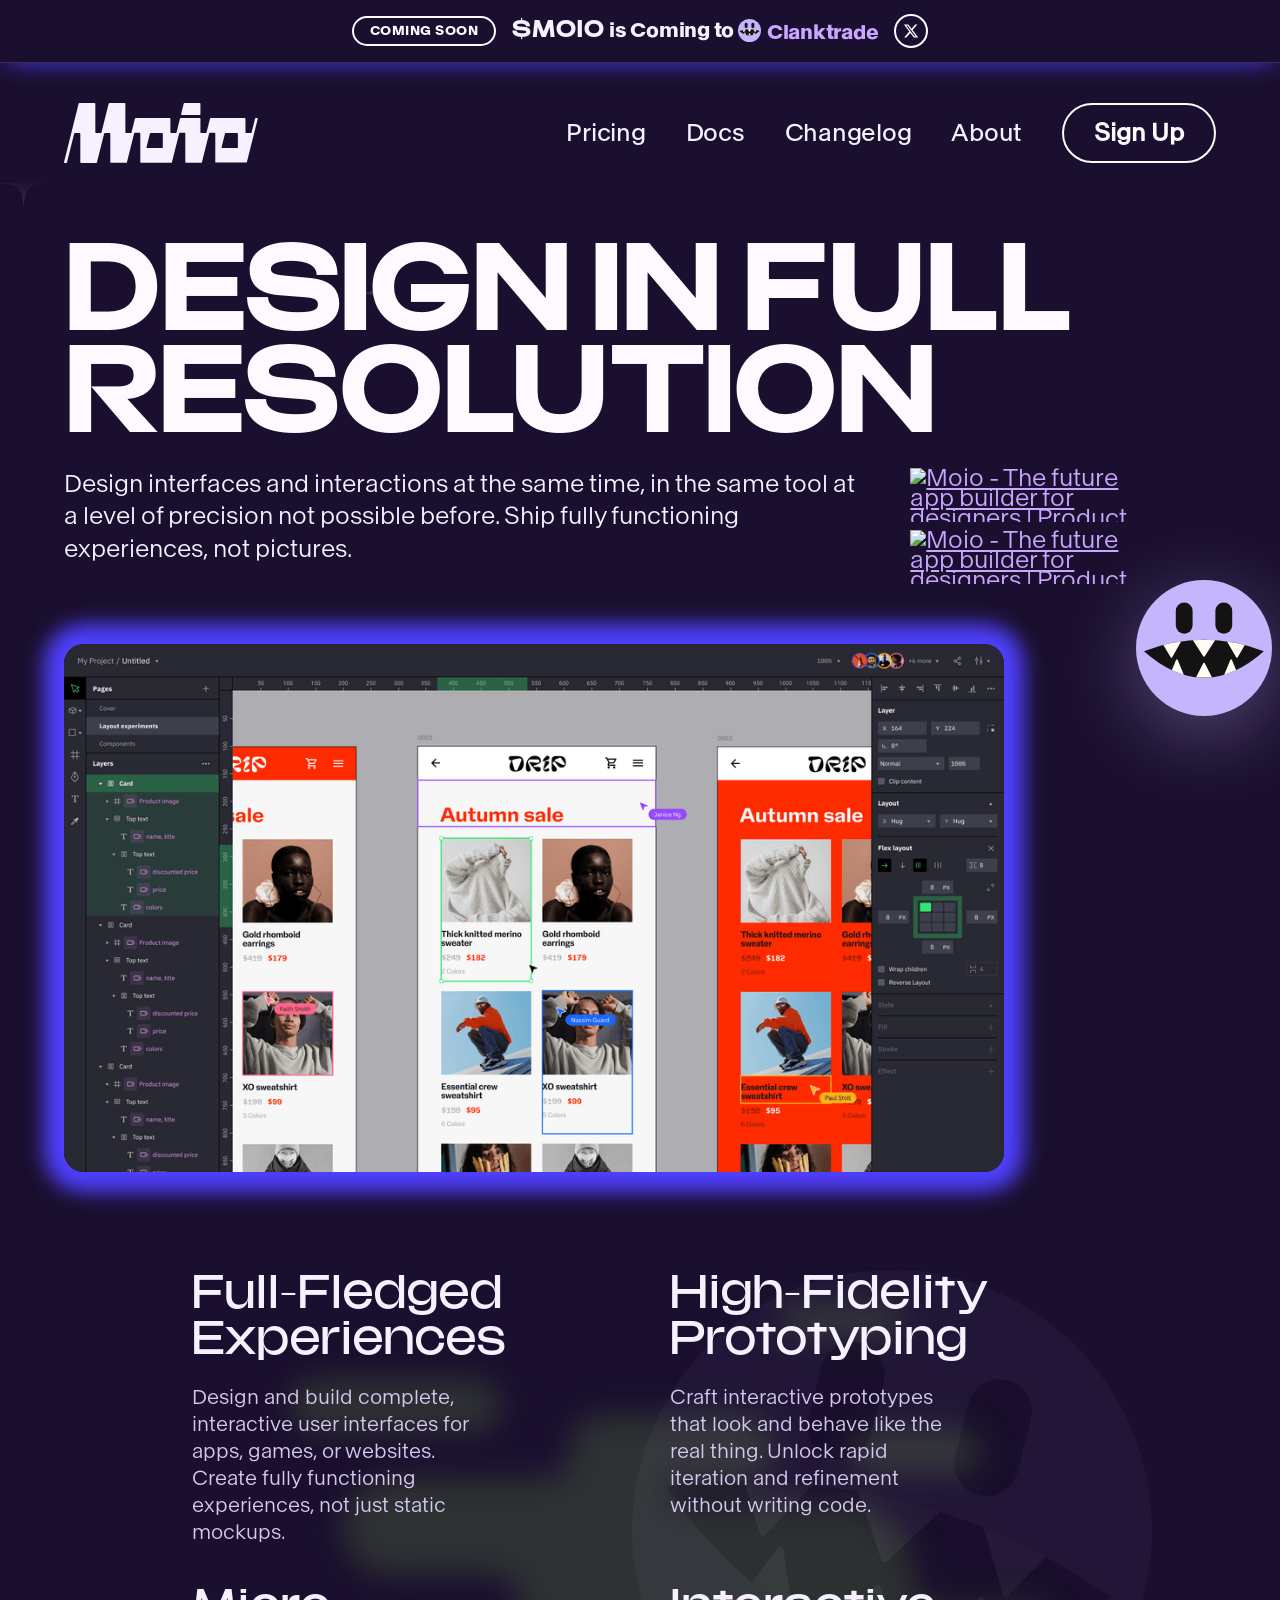
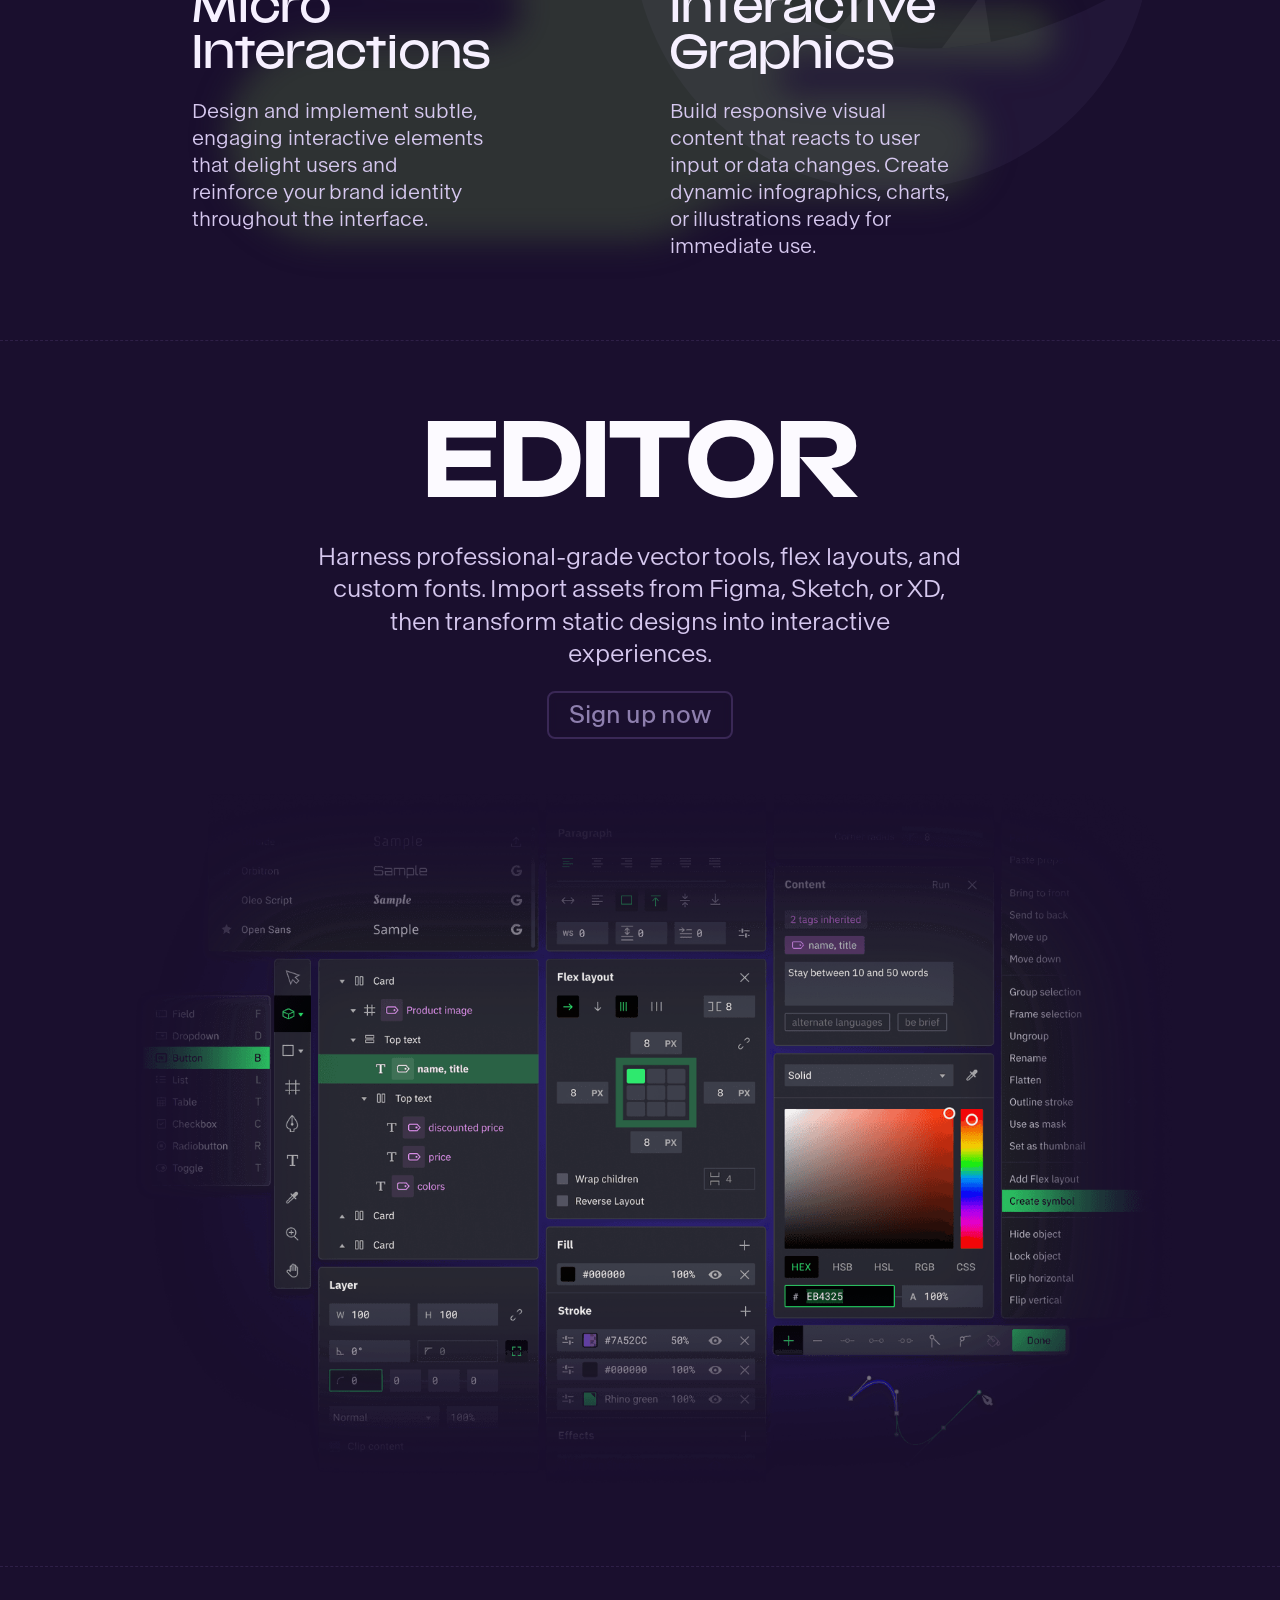
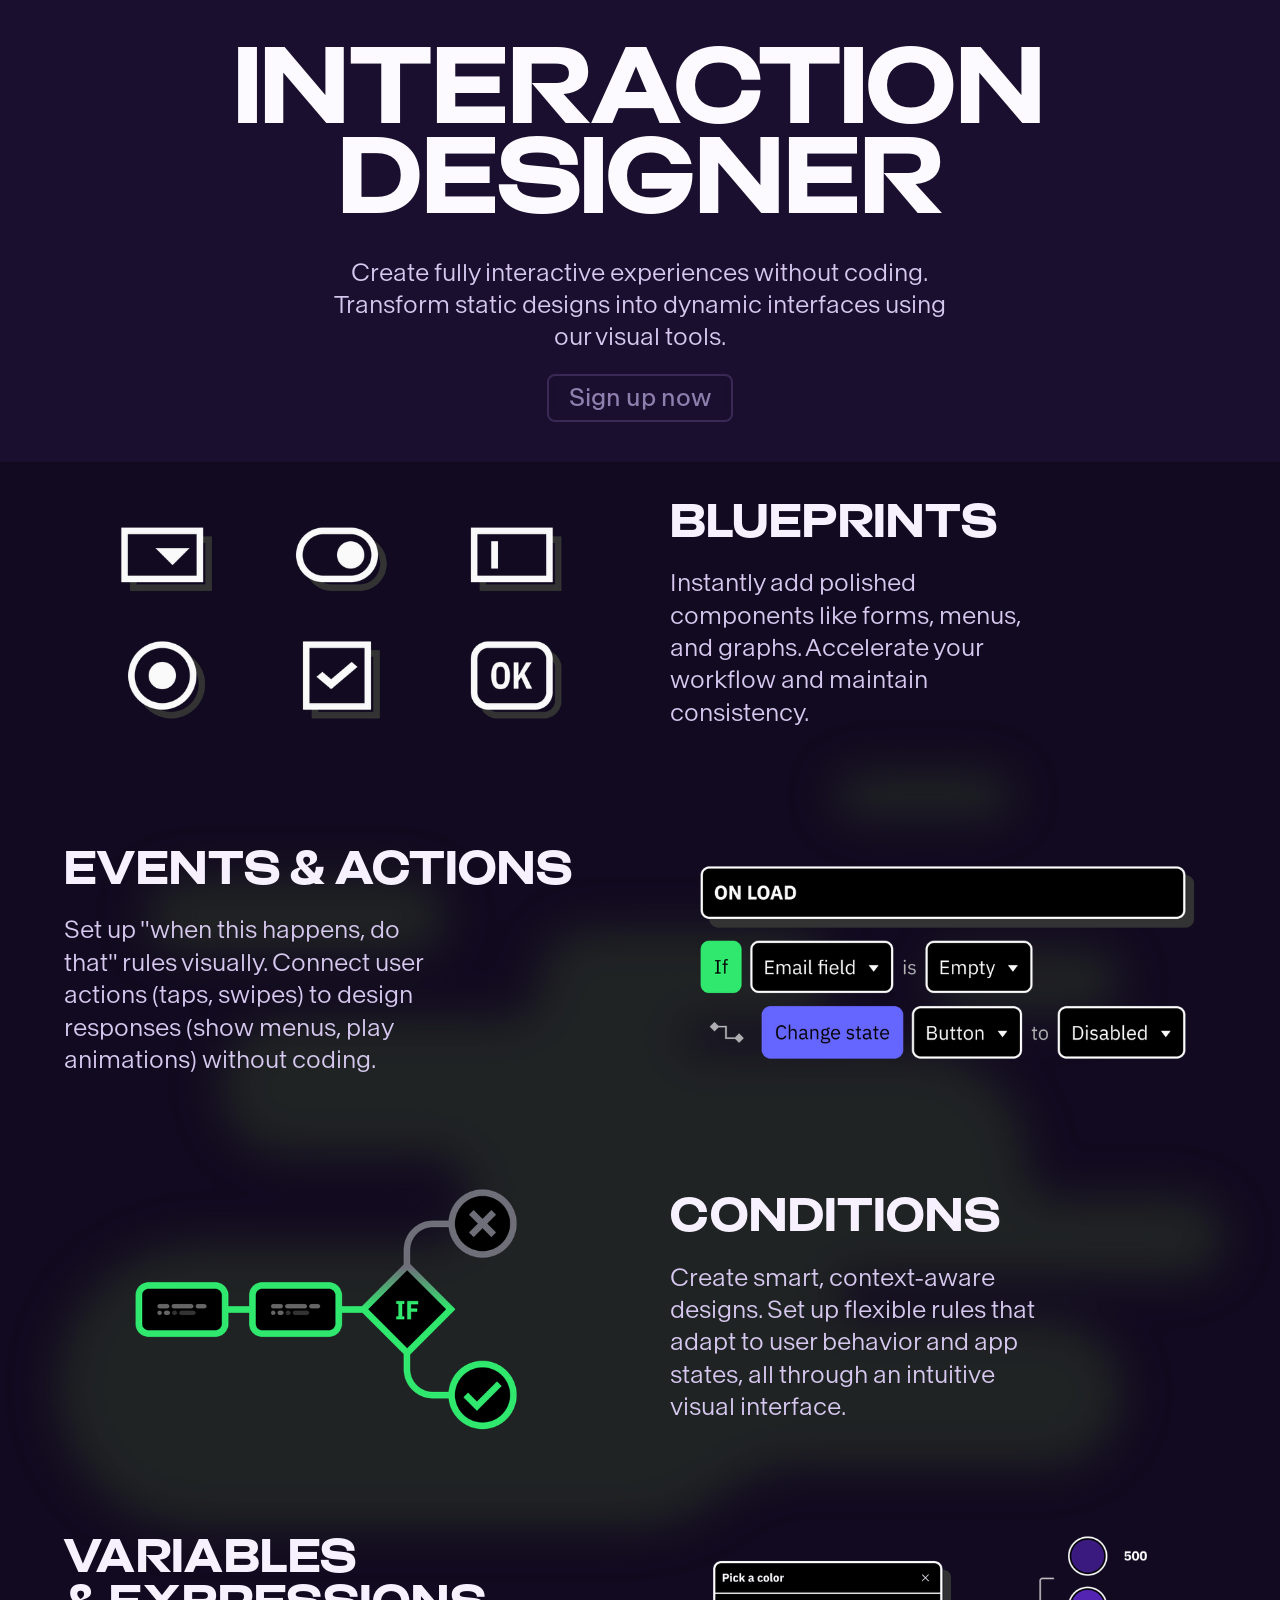
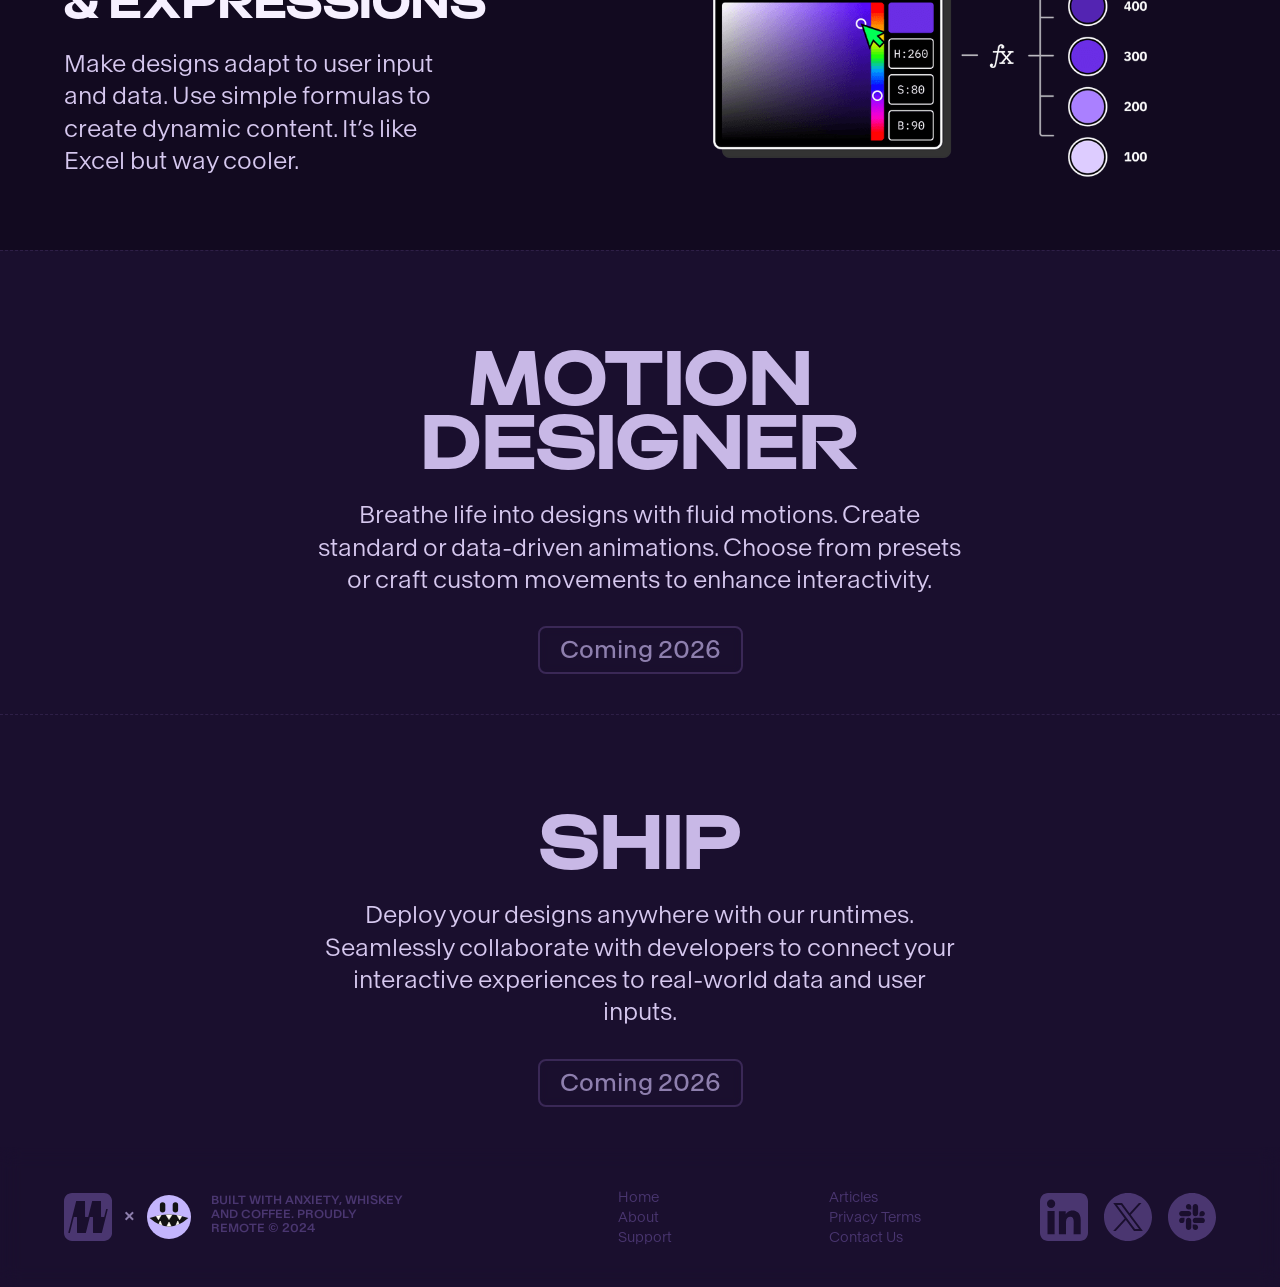
==== commit a4e588de: "Add Clank mascot: favicon, banner, hero, features watermark, footer lockup Co-Authored-By: Claude Op" ====
--- a/index.html
+++ b/index.html
@@ -18,7 +18,8 @@
   <link href="https://fonts.googleapis.com" rel="preconnect">
   <link href="https://fonts.gstatic.com" rel="preconnect" crossorigin="anonymous">
   <link href="https://fonts.googleapis.com/css2?family=IBM+Plex+Sans:wght@300;400;500;600;700&display=swap" rel="stylesheet">
-  <link href="images/favicon.png" rel="shortcut icon" type="image/x-icon">
+  <link href="images/clank-mascot.svg" rel="icon" type="image/svg+xml">
+  <link href="images/favicon.png" rel="alternate icon" type="image/png">
   <link href="images/webclip.png" rel="apple-touch-icon">
   <link href="https://moioapp.com" rel="canonical">
   <script type="application/ld+json">
@@ -73,7 +74,7 @@
 <body class="body">
   <div class="rh-banner">
     <span class="rh-banner-pill">Coming soon</span>
-    <span class="rh-banner-text"><span class="rh-banner-ticker">$MOIO</span> is Coming to <span class="rh-banner-rh">Clanktrade</span></span>
+    <span class="rh-banner-text"><span class="rh-banner-ticker">$MOIO</span> is Coming to <span class="rh-banner-rh"><img src="images/clank-mascot.svg" alt="" class="rh-banner-mascot">Clanktrade</span></span>
     <a href="https://x.com/trymoio" target="_blank" rel="noopener" class="rh-banner-x" aria-label="Follow Moio on X"><svg viewBox="0 0 24 24" width="16" height="16" aria-hidden="true"><path fill="currentColor" d="M18.244 2.25h3.308l-7.227 8.26 8.502 11.24H16.17l-5.214-6.817L4.99 21.75H1.68l7.73-8.835L1.254 2.25H8.08l4.713 6.231zm-1.161 17.52h1.833L7.084 4.126H5.117z"/></svg></a>
   </div>
   <div role="banner" class="navigation w-nav">
@@ -108,7 +109,7 @@
         </div>
       </div>
     </div>
-    <a href="https://www.youtube.com/watch?v=W6yLTZ8CBUw" target="_blank" class="w-inline-block"><img src="images/Mockup_-Editor2.png" loading="lazy" alt="UI design interface showing a project with product cards featuring photos, names, prices, discounts, colors, and user interaction tags." srcset="images/Mockup_-Editor2-p-500.png 500w, images/Mockup_-Editor2-p-800.png 800w, images/Mockup_-Editor2-p-1080.png 1080w, images/Mockup_-Editor2-p-1600.png 1600w, images/Mockup_-Editor2-p-2000.png 2000w, images/Mockup_-Editor2.png 3400w" sizes="(max-width: 767px) 100vw, (max-width: 991px) 728px, 940px" class="product-shot"></a>
+    <a href="https://www.youtube.com/watch?v=W6yLTZ8CBUw" target="_blank" class="w-inline-block hero-mockup-link"><img src="images/clank-mascot.svg" alt="" aria-hidden="true" class="hero-mascot"><img src="images/Mockup_-Editor2.png" loading="lazy" alt="UI design interface showing a project with product cards featuring photos, names, prices, discounts, colors, and user interaction tags." srcset="images/Mockup_-Editor2-p-500.png 500w, images/Mockup_-Editor2-p-800.png 800w, images/Mockup_-Editor2-p-1080.png 1080w, images/Mockup_-Editor2-p-1600.png 1600w, images/Mockup_-Editor2-p-2000.png 2000w, images/Mockup_-Editor2.png 3400w" sizes="(max-width: 767px) 100vw, (max-width: 991px) 728px, 940px" class="product-shot"></a>
   </div>
   <aside id="Features_2" class="flex-container alt-grid-hero">
     <div class="w-layout-grid use-case">
@@ -241,7 +242,7 @@
   <div class="section cc-footer">
     <div class="w-layout-blockcontainer footer w-container">
       <div class="w-layout-grid footer-grid">
-        <div id="w-node-be4ae223-6f17-fe28-0840-ba246422773f-6422773c" class="w-layout-blockcontainer footer-logo w-container"><img src="images/moio_icon3.svg" loading="lazy" alt="" height="48" class="footer-logo-img">
+        <div id="w-node-be4ae223-6f17-fe28-0840-ba246422773f-6422773c" class="w-layout-blockcontainer footer-logo w-container"><div class="footer-lockup"><img src="images/moio_icon3.svg" loading="lazy" alt="" height="48" class="footer-logo-img"><span class="footer-lockup-x" aria-hidden="true">&times;</span><img src="images/clank-mascot.svg" loading="lazy" alt="Clank" height="44" class="footer-mascot"></div>
           <div class="footer-logo-txt">Built with anxiety, whiskey and coffee. Proudly remote © 2024</div>
           <div class="footer-address">Moio Technologies Inc.<br>8 The Green, Dover,<br>DE 19901<br></div>
         </div>
--- a/css/moio.webflow.css
+++ b/css/moio.webflow.css
@@ -3645,3 +3645,56 @@
   color: var(--2);
   box-shadow: 0 0 14px 2px var(--blue-violet);
 }
+
+/* ── Clank mascot placements ── */
+.rh-banner-rh { display: inline-flex; align-items: center; gap: 6px; vertical-align: middle; }
+.rh-banner-mascot { width: 1.15em; height: 1.15em; transform: translateY(-1px); transition: transform .3s ease; }
+.rh-banner:hover .rh-banner-mascot { transform: translateY(-1px) rotate(-12deg) scale(1.12); }
+
+.hero-mockup-link { position: relative; }
+.hero-mascot {
+  position: absolute;
+  z-index: 2;
+  top: -64px;
+  right: -56px;
+  width: 136px;
+  height: 136px;
+  filter: drop-shadow(0 18px 40px rgba(196, 181, 253, .35));
+  animation: mascot-float 6s ease-in-out infinite;
+  pointer-events: none;
+}
+@keyframes mascot-float {
+  0%, 100% { transform: translateY(0) rotate(-6deg); }
+  50% { transform: translateY(-14px) rotate(4deg); }
+}
+
+.alt-grid-hero { position: relative; isolation: isolate; }
+.alt-grid-hero::before {
+  content: "";
+  position: absolute;
+  z-index: -1;
+  top: 8%;
+  right: 0;
+  width: min(520px, 45vw);
+  aspect-ratio: 1;
+  background: url('../images/clank-mascot.svg') center / contain no-repeat;
+  opacity: .045;
+  transform: rotate(14deg);
+  pointer-events: none;
+}
+
+.footer-lockup { display: flex; align-items: center; gap: 12px; flex: none; }
+.footer-lockup-x { color: var(--mid-greenish); font-family: Baikal Medium, sans-serif; font-size: 18px; line-height: 1; }
+.footer-mascot { width: 44px; height: 44px; transition: transform .35s cubic-bezier(.3, 1.6, .5, 1); }
+.footer-lockup:hover .footer-mascot { transform: rotate(-14deg) scale(1.1); }
+
+@media screen and (max-width: 991px) {
+  .hero-mascot { width: 96px; height: 96px; top: -44px; right: -20px; }
+}
+@media screen and (max-width: 767px) {
+  .hero-mascot { display: none; }
+  .footer-lockup { justify-content: center; }
+}
+@media (prefers-reduced-motion: reduce) {
+  .hero-mascot { animation: none; }
+}
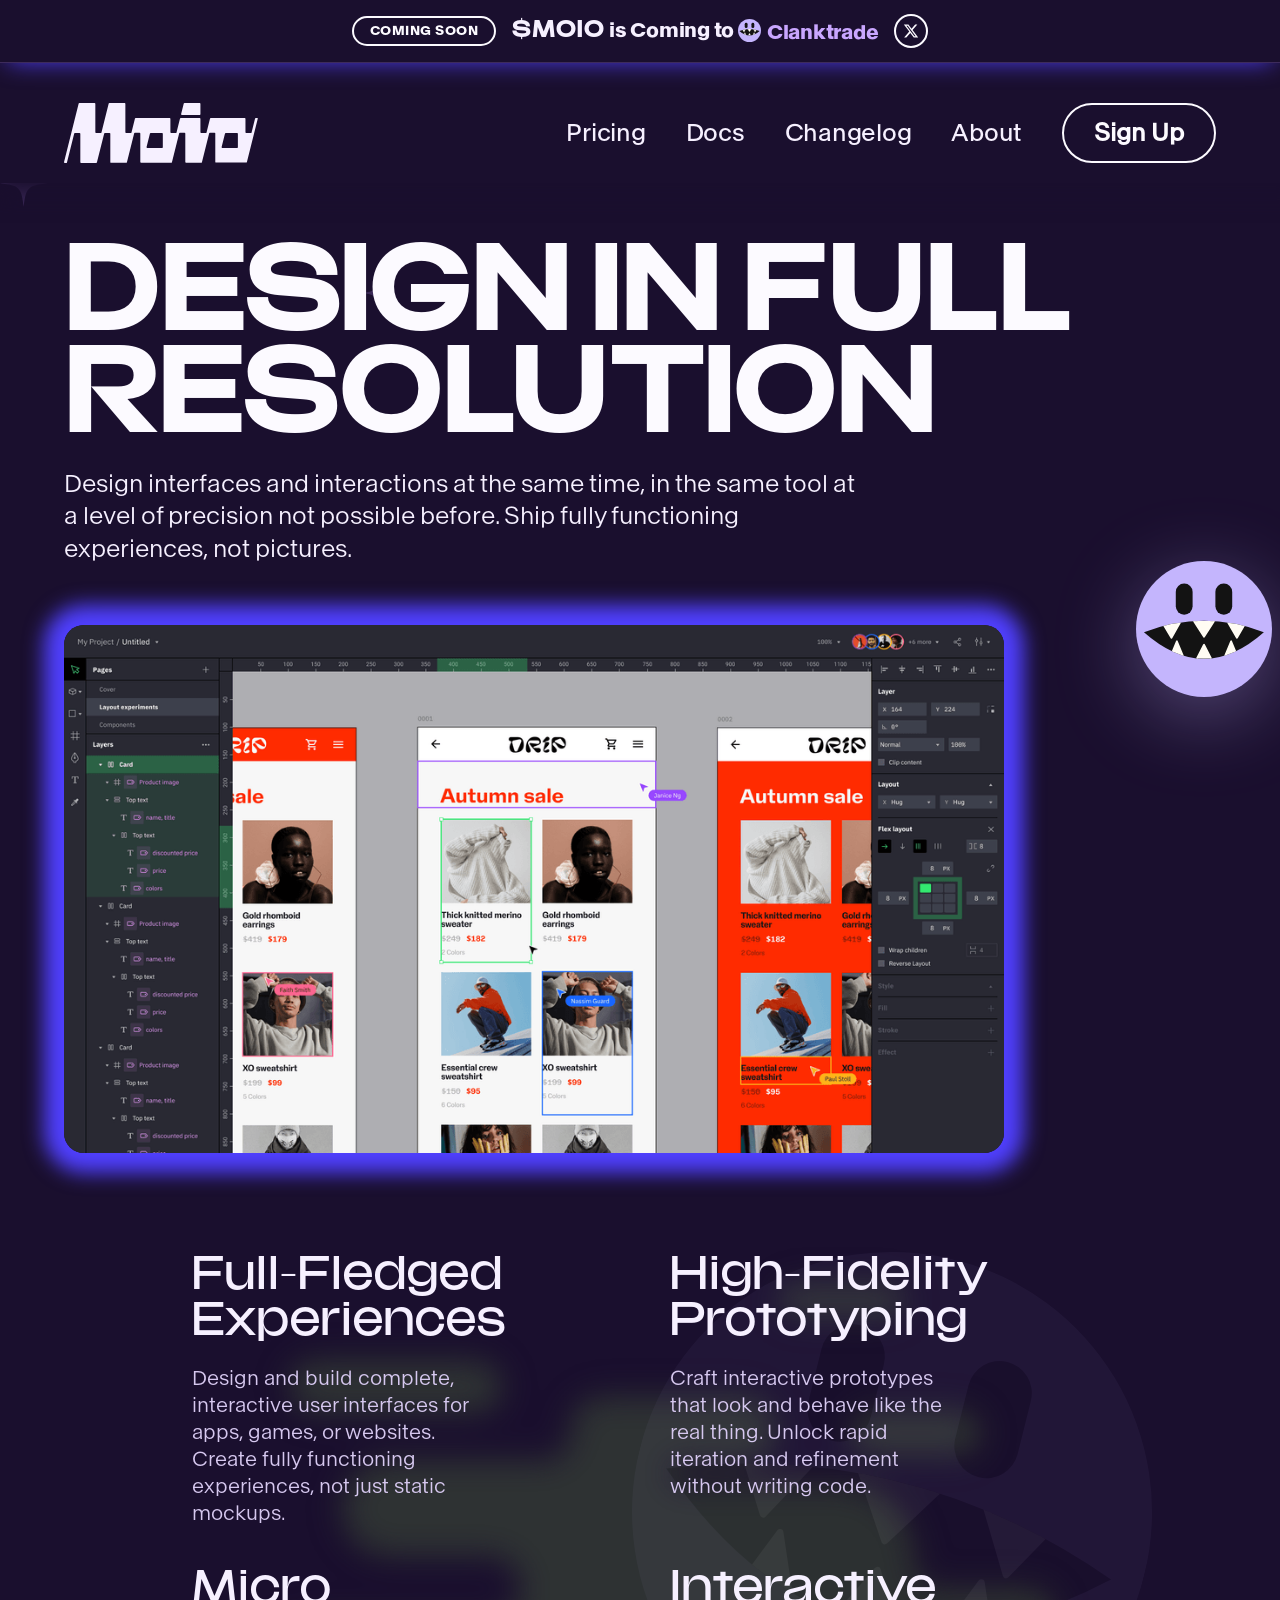
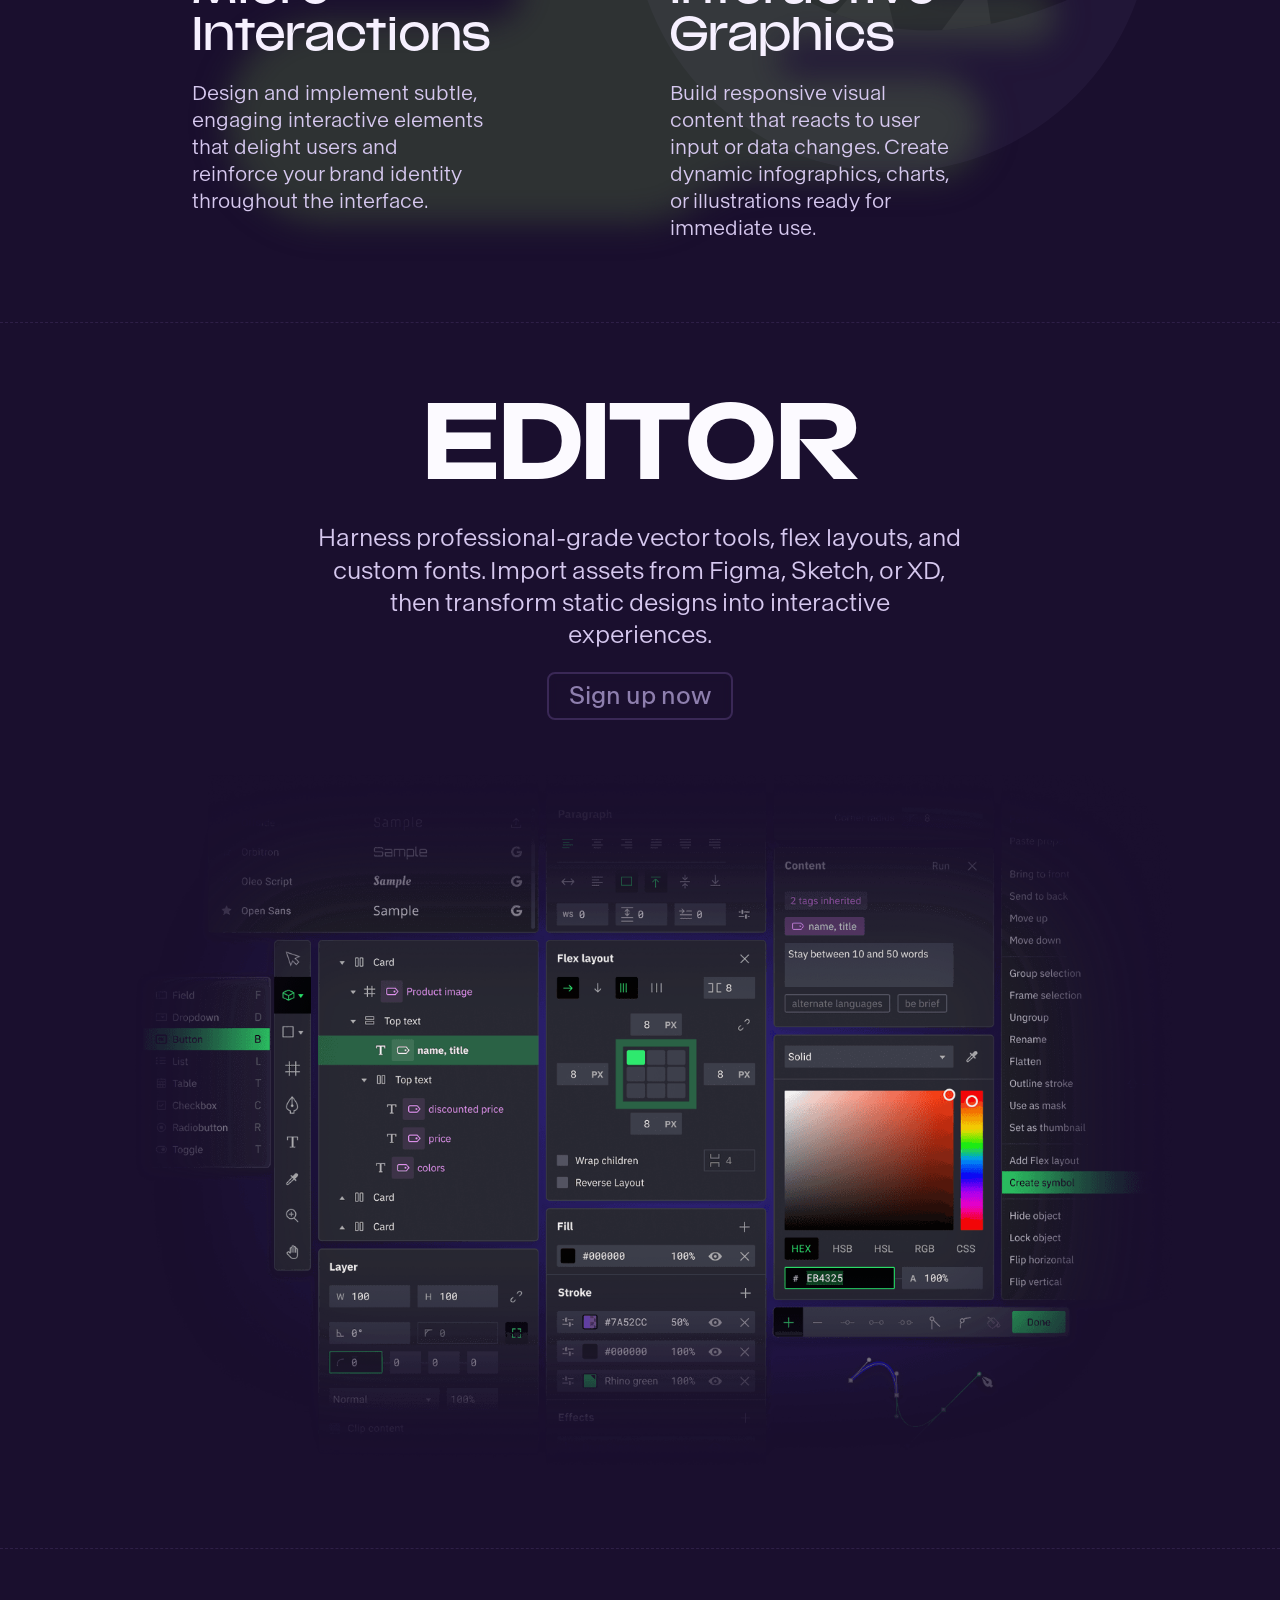
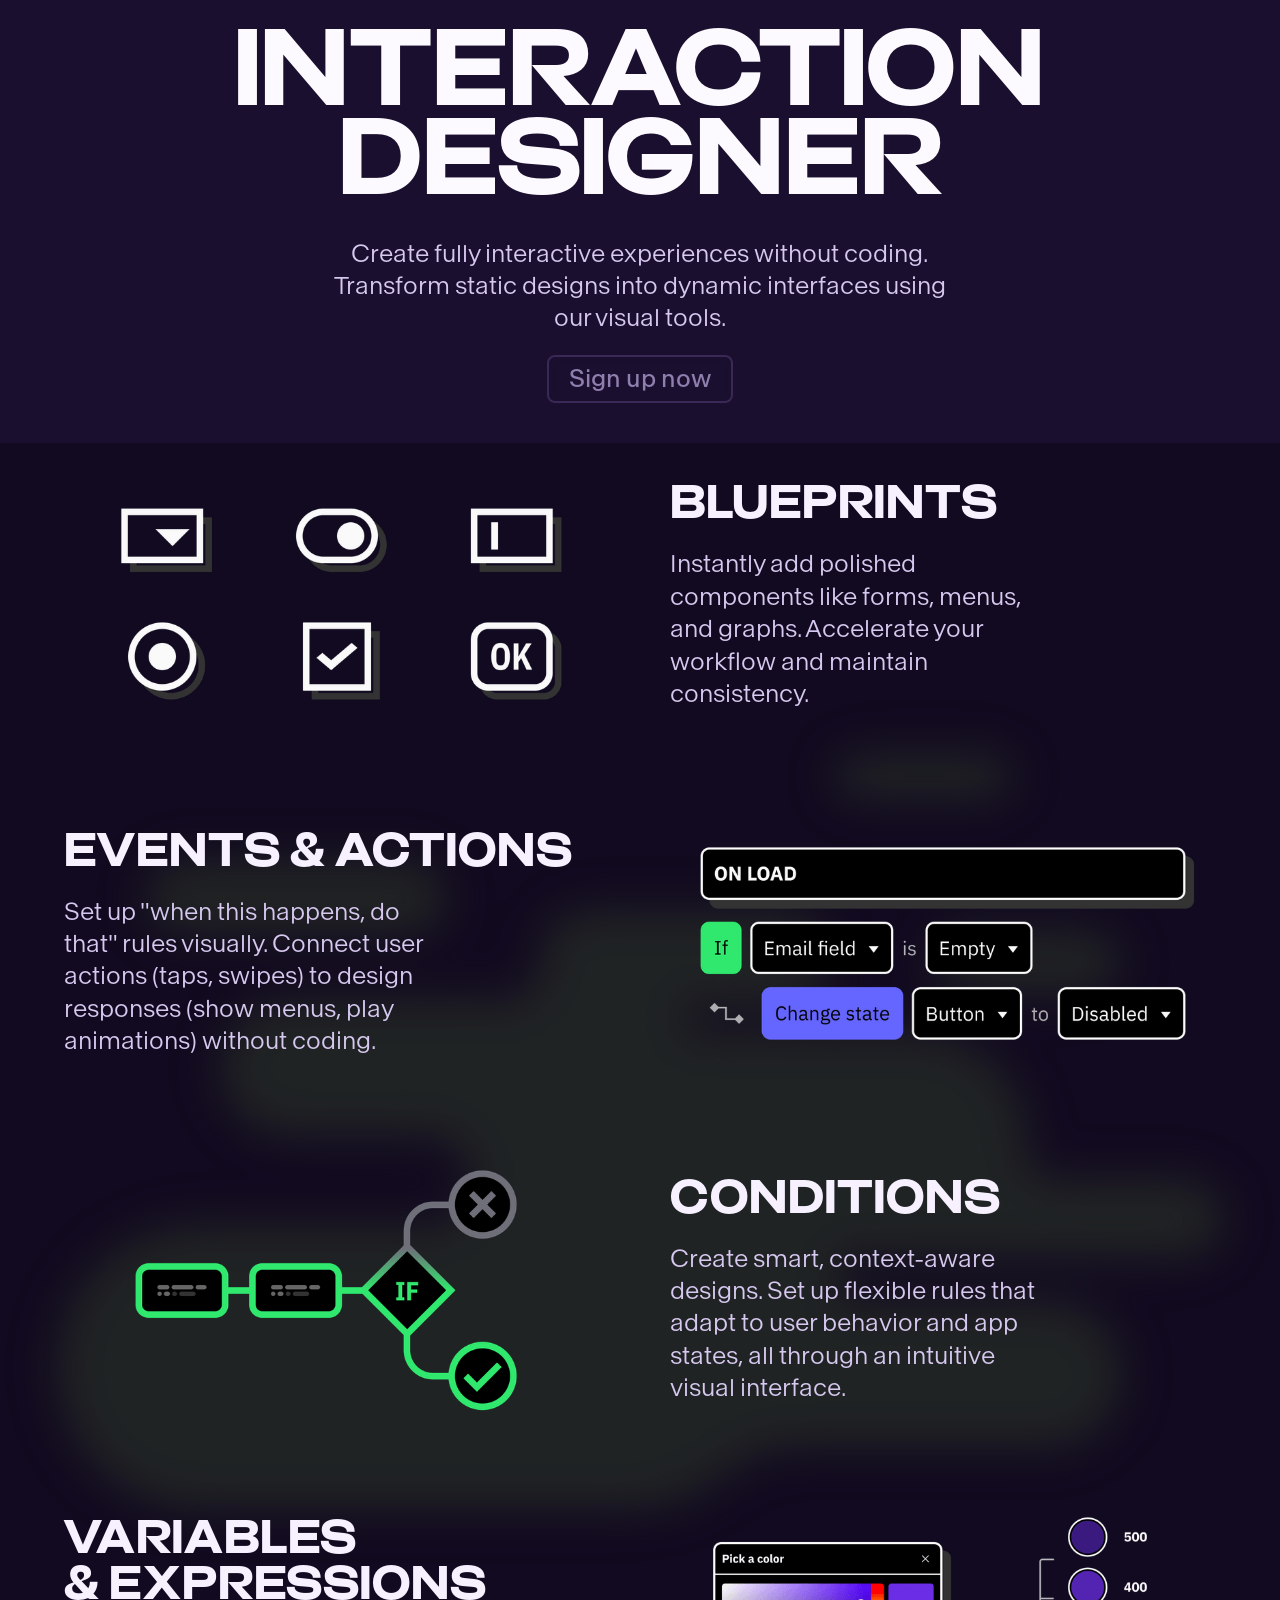
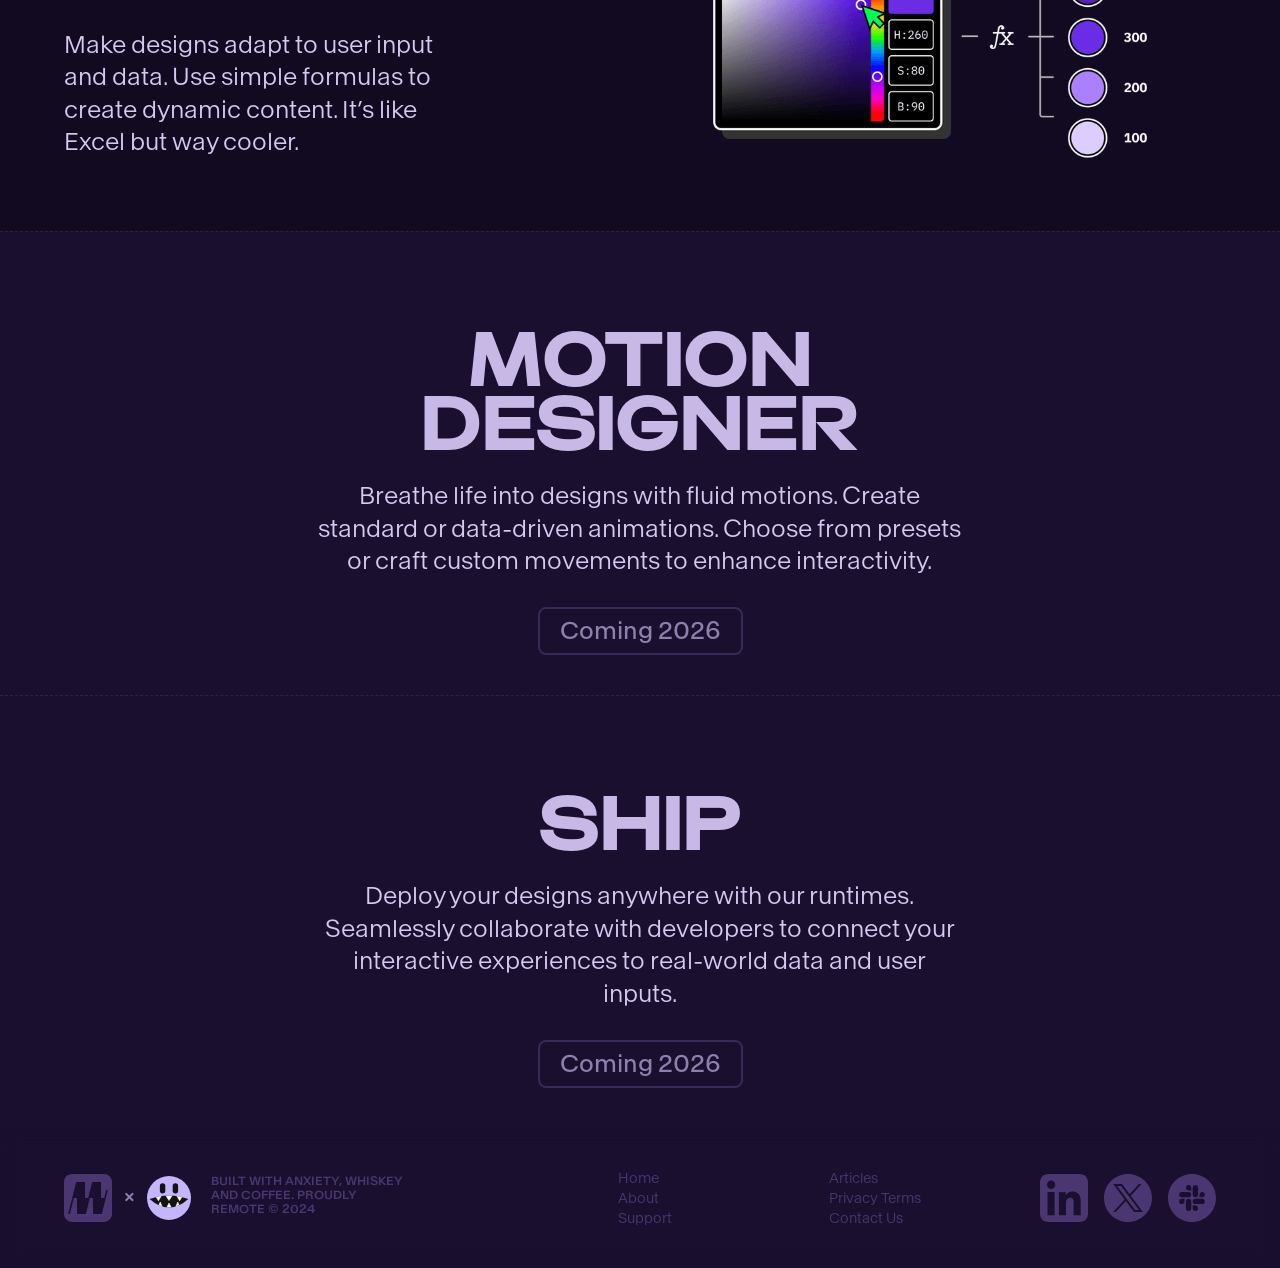
==== commit 21111bb6: "Remove Product Hunt badges from hero Co-Authored-By: Claude Opus 5.5 <noreply@anthropic.com>" ====
--- a/index.html
+++ b/index.html
@@ -99,14 +99,6 @@
       <h1 class="h1">design in full<br>resolution</h1>
       <div class="w-layout-hflex flex-block">
         <p class="paragraph">Design interfaces and interactions at the same time, in the same tool at a level of precision not possible before. Ship fully functioning experiences, not pictures.</p>
-        <div class="w-layout-hflex product-hunt-flex">
-          <div class="code-embed w-embed">
-            <a href="https://www.producthunt.com/products/moio?embed=true&utm_source=badge-top-post-topic-badge&utm_medium=badge&utm_source=badge-moio&#0045;2" target="_blank"><img src="https://api.producthunt.com/widgets/embed-image/v1/top-post-topic-badge.svg?post_id=943120&theme=dark&period=monthly&topic_id=93&t=1752867644565" alt="Moio - The&#0032;future&#0032;app&#0032;builder&#0032;for&#0032;designers | Product Hunt" style="width: 250px; height: 54px;" width="250" height="54"></a>
-          </div>
-          <div class="code-embed w-embed">
-            <a href="https://www.producthunt.com/posts/moio-2?embed=true&utm_source=badge-top-post-topic-badge&utm_medium=badge&utm_souce=badge-moio&#0045;2" target="_blank"><img src="https://api.producthunt.com/widgets/embed-image/v1/top-post-topic-badge.svg?post_id=943120&theme=dark&period=weekly&topic_id=44&t=1743560634998" alt="Moio - The&#0032;future&#0032;app&#0032;builder&#0032;for&#0032;designers | Product Hunt" style="width: 250px; height: 54px;" width="250" height="54"></a>
-          </div>
-        </div>
       </div>
     </div>
     <a href="https://www.youtube.com/watch?v=W6yLTZ8CBUw" target="_blank" class="w-inline-block hero-mockup-link"><img src="images/clank-mascot.svg" alt="" aria-hidden="true" class="hero-mascot"><img src="images/Mockup_-Editor2.png" loading="lazy" alt="UI design interface showing a project with product cards featuring photos, names, prices, discounts, colors, and user interaction tags." srcset="images/Mockup_-Editor2-p-500.png 500w, images/Mockup_-Editor2-p-800.png 800w, images/Mockup_-Editor2-p-1080.png 1080w, images/Mockup_-Editor2-p-1600.png 1600w, images/Mockup_-Editor2-p-2000.png 2000w, images/Mockup_-Editor2.png 3400w" sizes="(max-width: 767px) 100vw, (max-width: 991px) 728px, 940px" class="product-shot"></a>
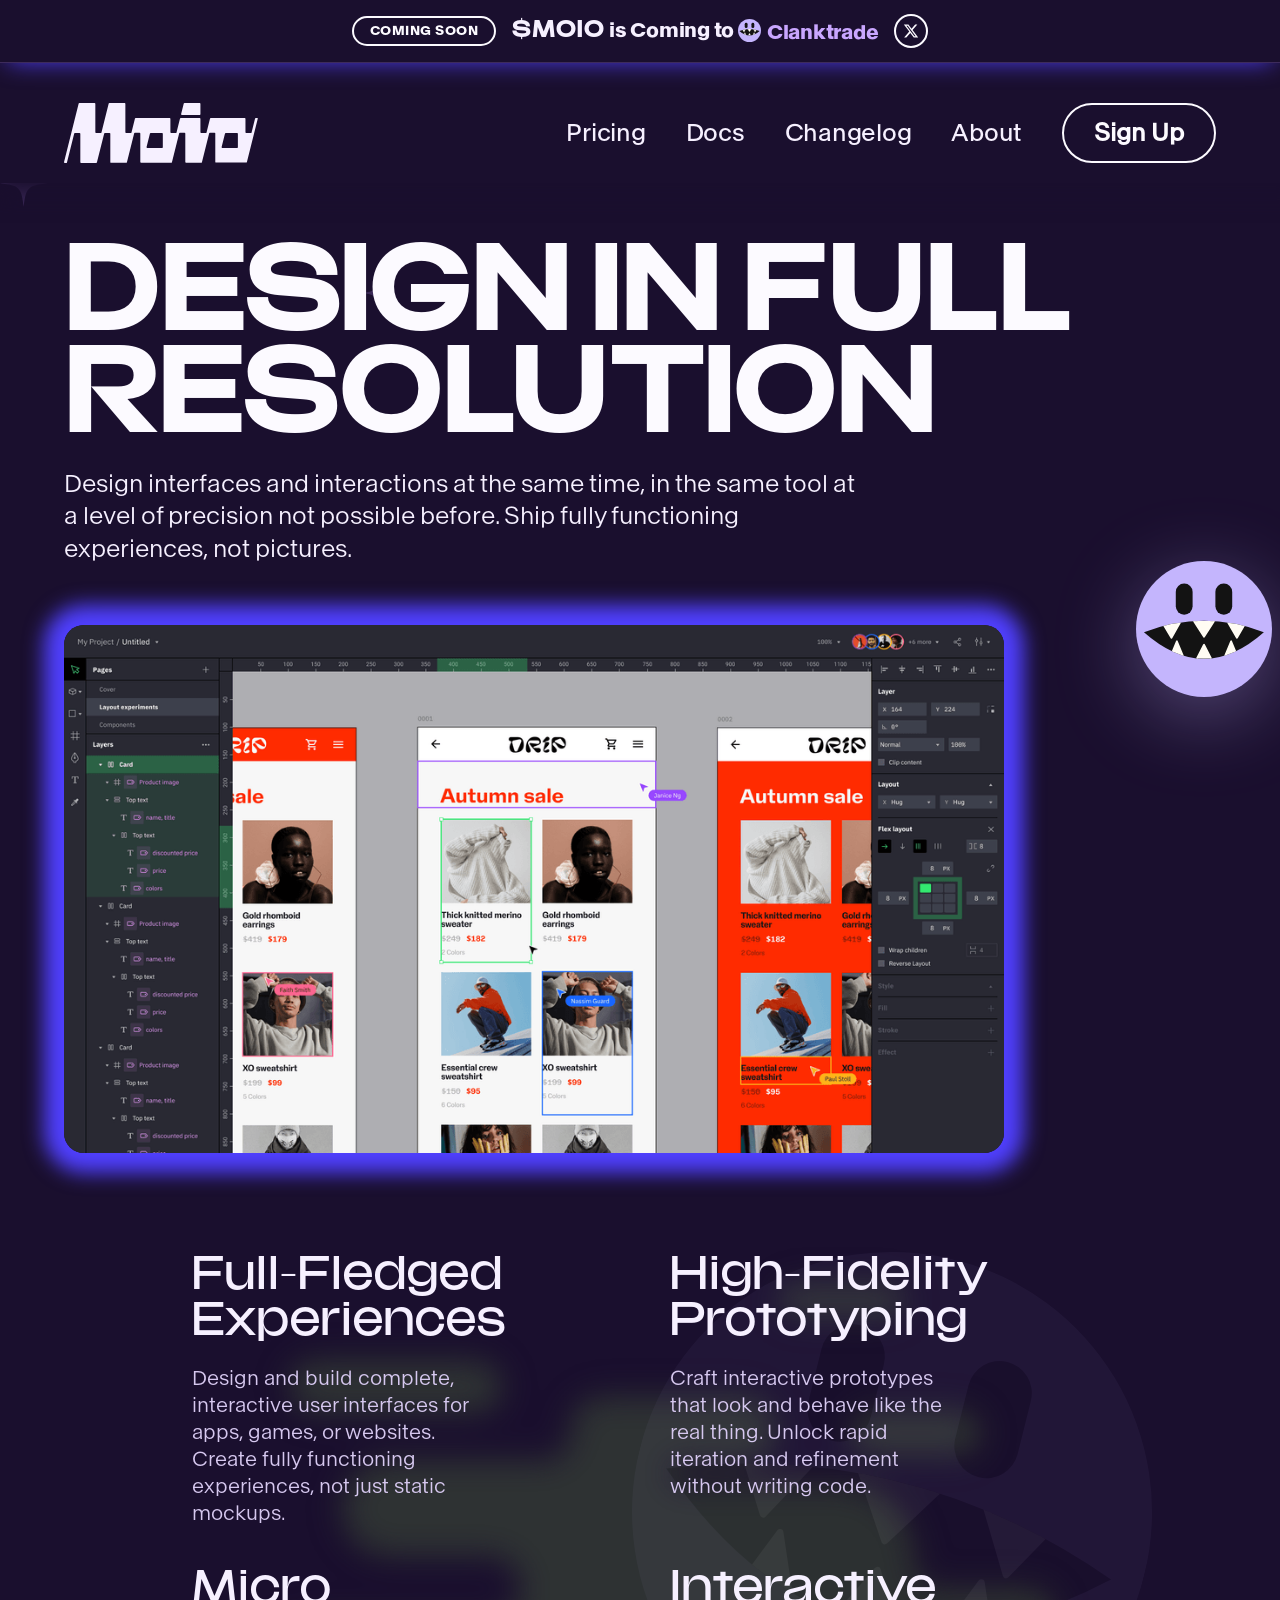
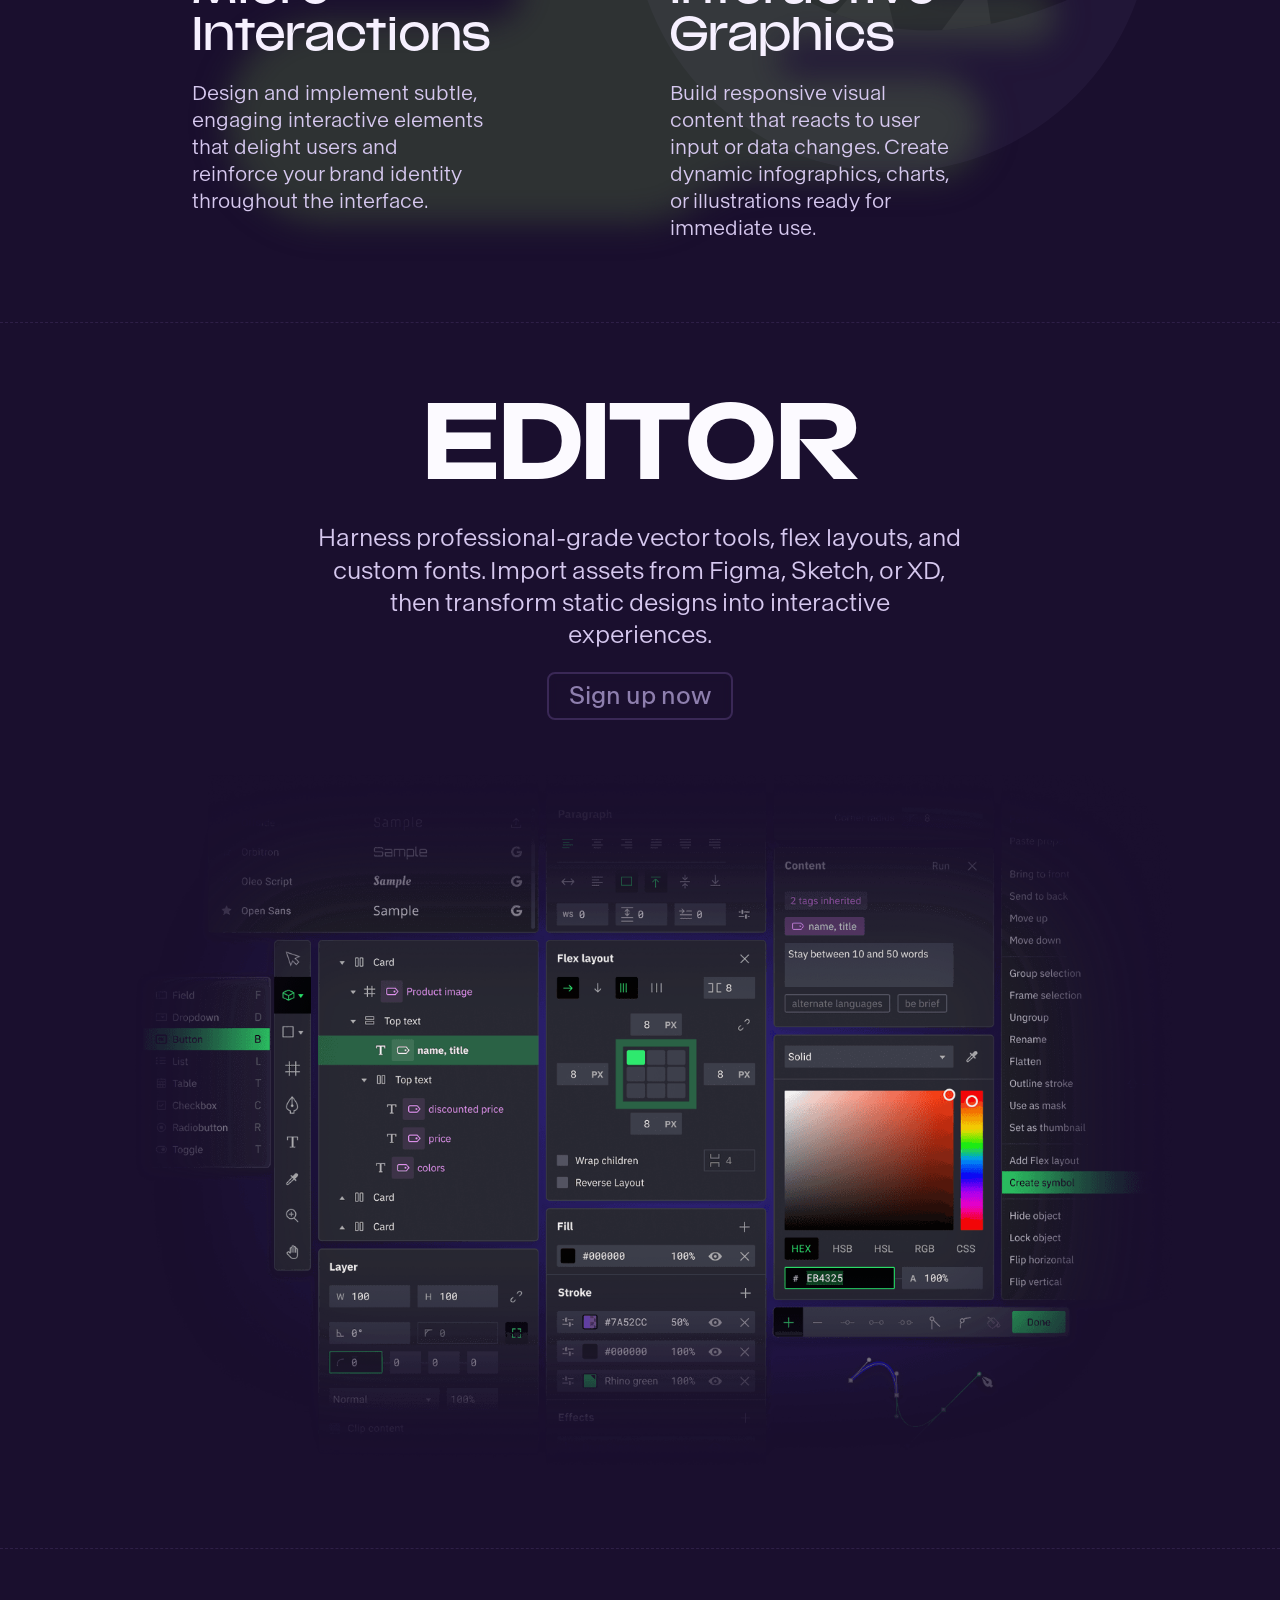
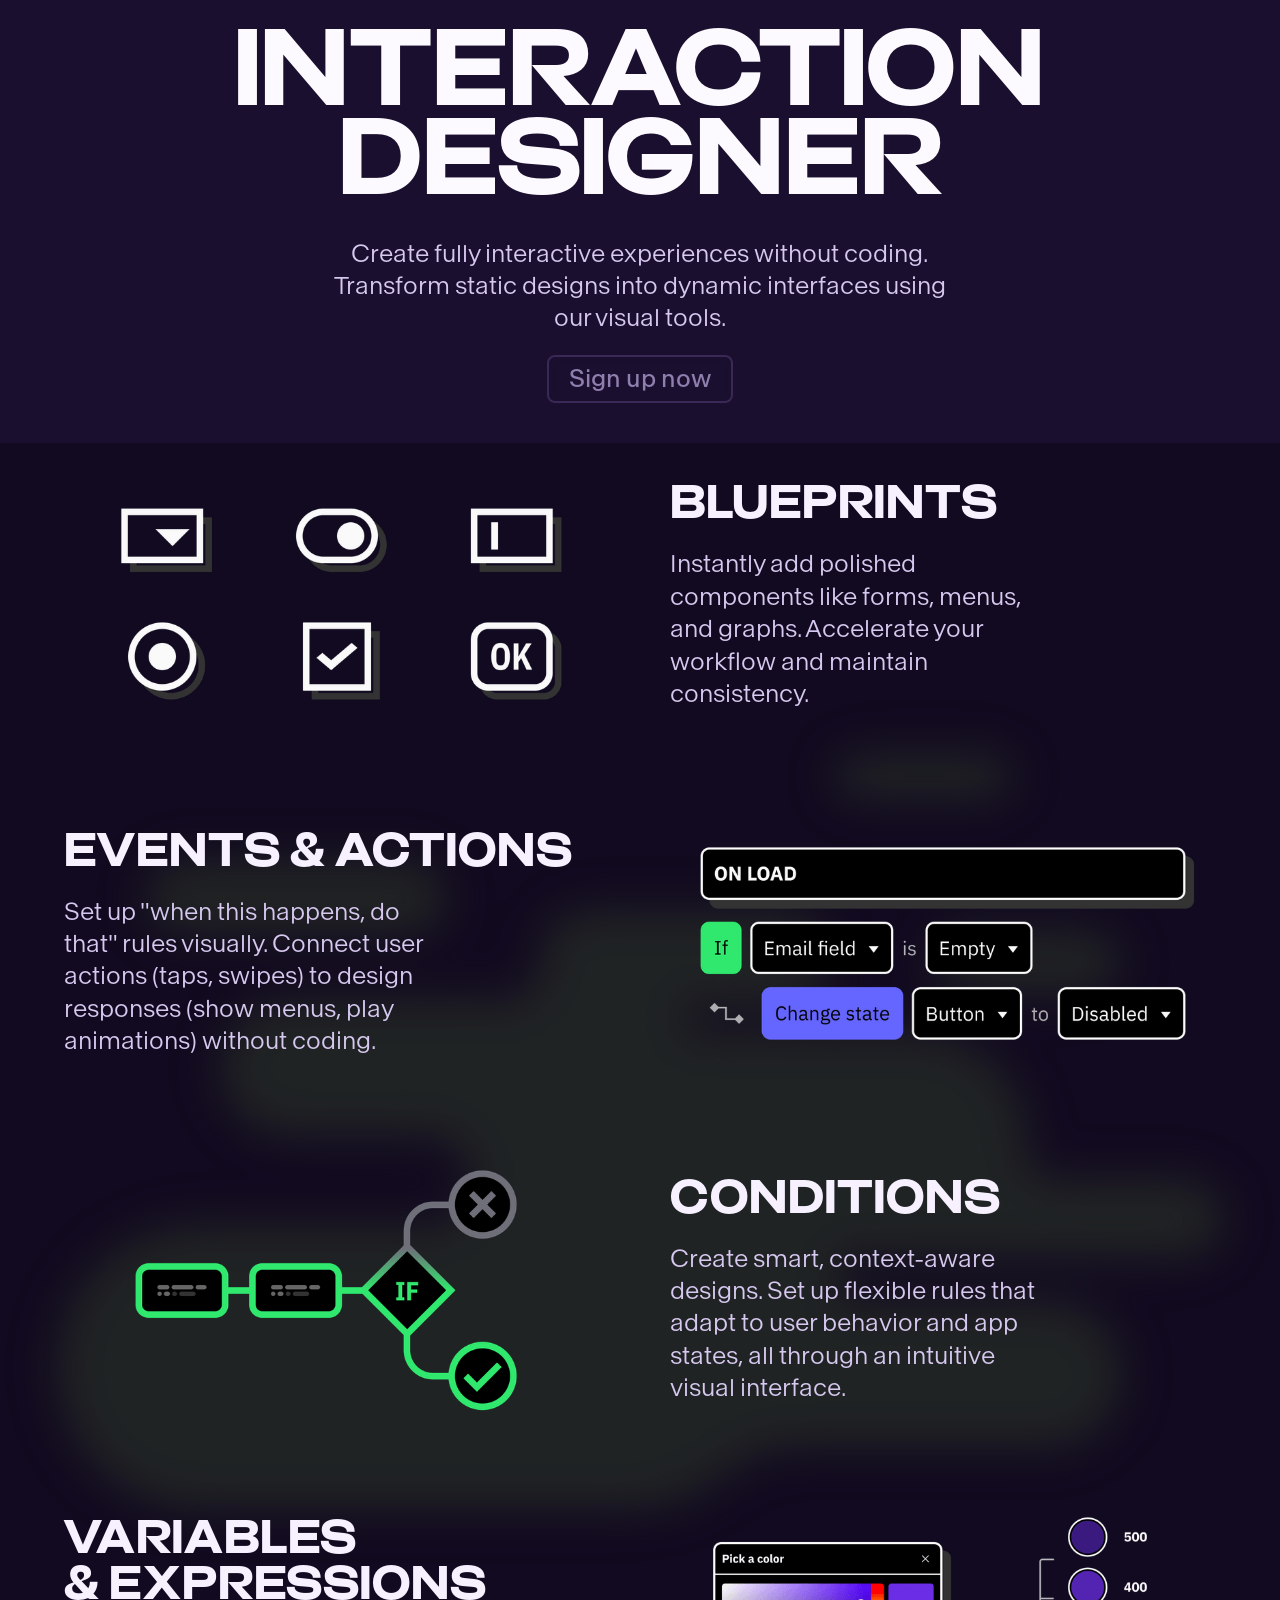
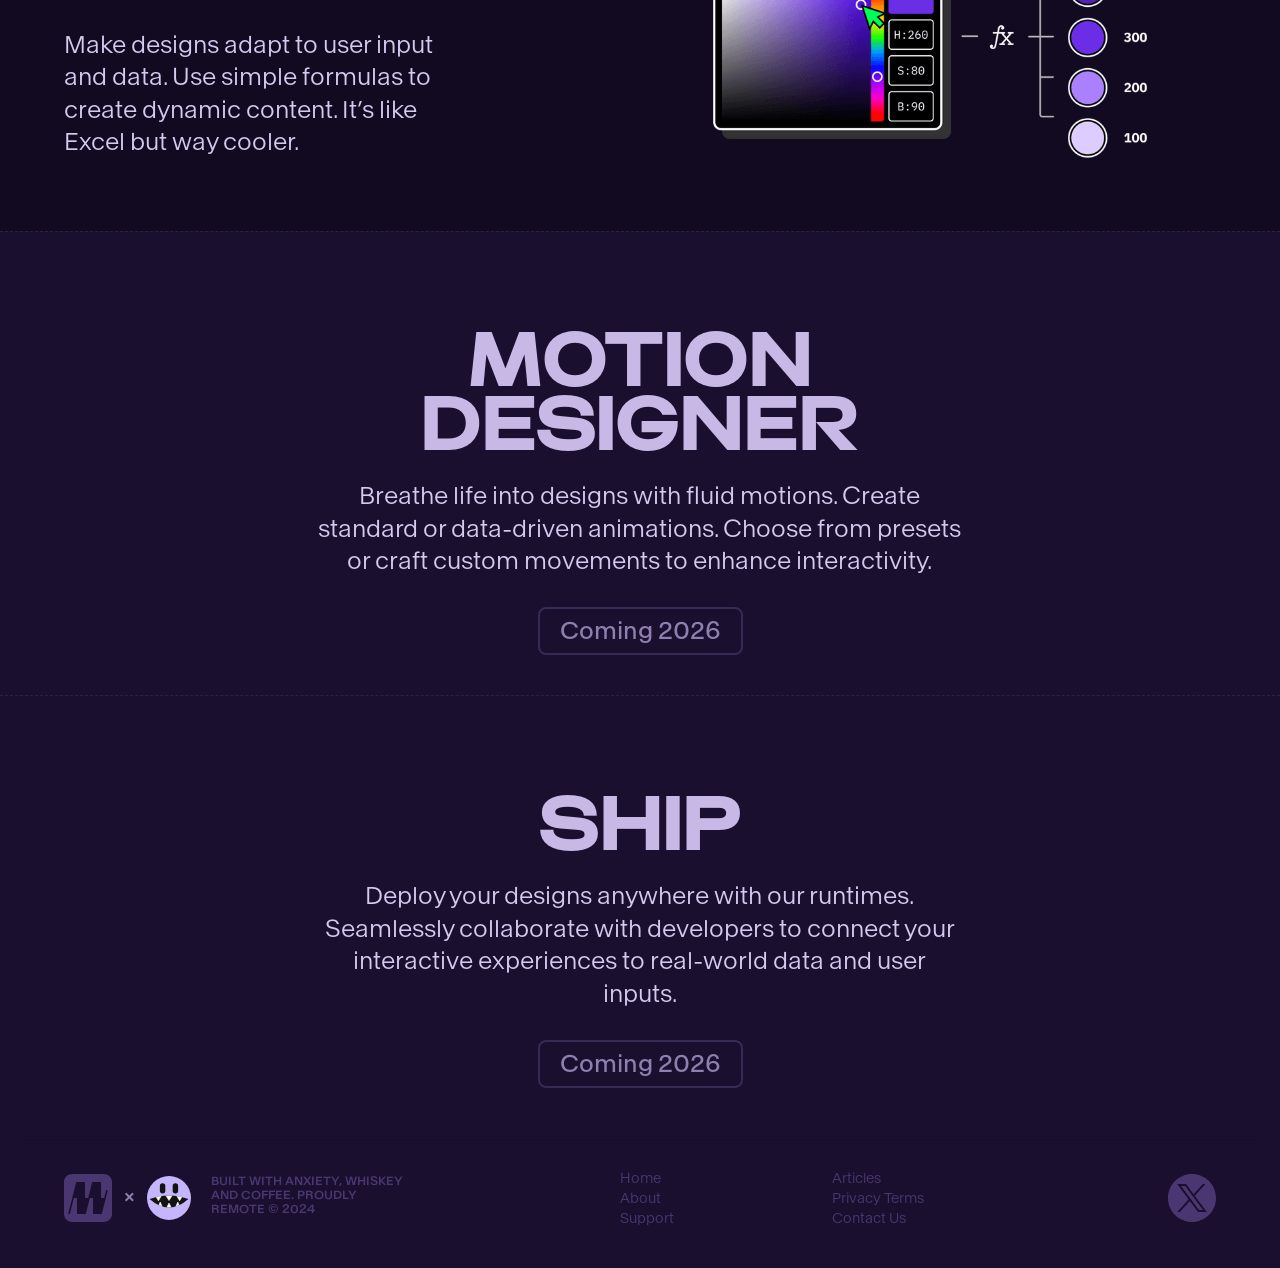
==== commit 449c1022: "Remove LinkedIn and Slack footer buttons, keep X Co-Authored-By: Claude Opus 5.5 <noreply@anthropic." ====
--- a/index.html
+++ b/index.html
@@ -250,9 +250,7 @@
         </div>
         <div id="w-node-be4ae223-6f17-fe28-0840-ba246422774d-6422773c" class="social-buttons">
           <div class="footer-wrap">
-            <a href="https://www.linkedin.com/company/moioapp/" target="_blank" class="link-block w-inline-block"></a>
             <a href="https://x.com/trymoio" target="_blank" class="link-block-2 w-inline-block"></a>
-            <a href="https://moioapp.slack.com/ssb/redirect" target="_blank" class="link-block-3 w-inline-block"></a>
           </div>
         </div>
       </div>
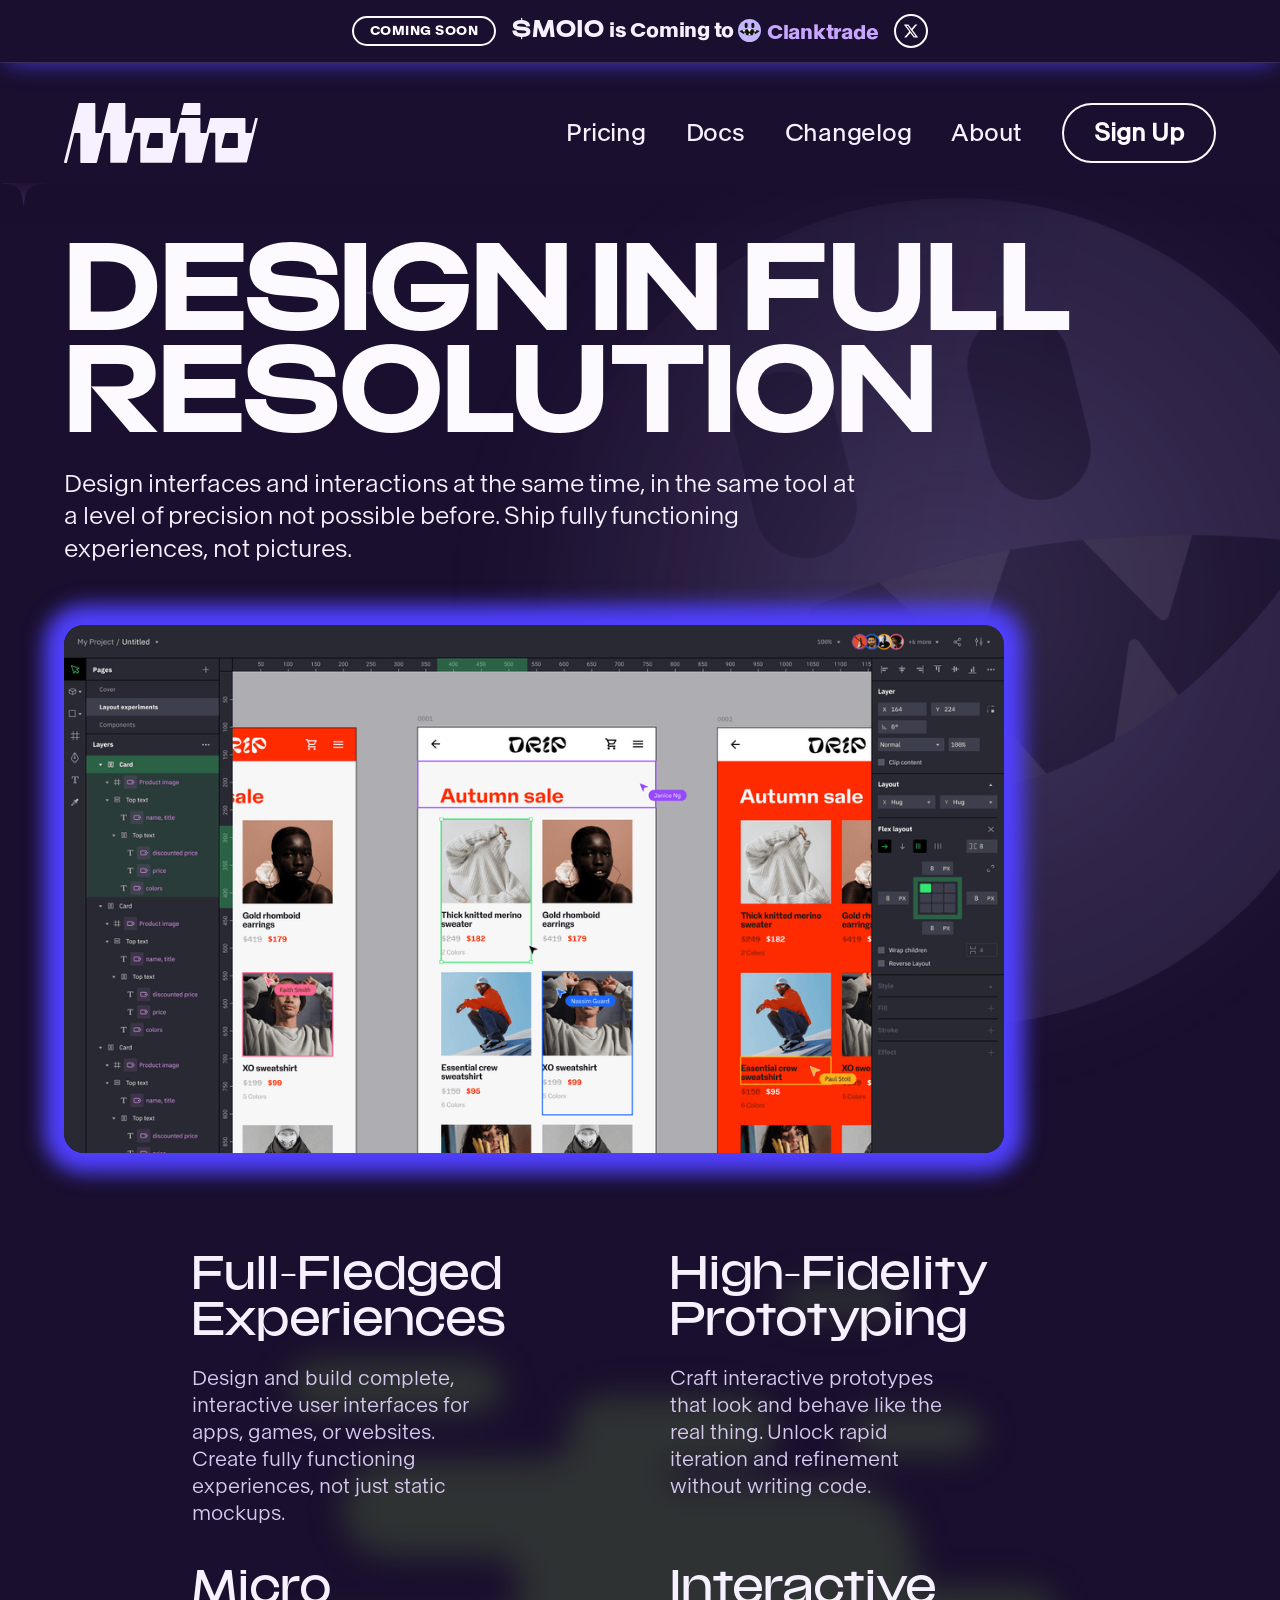
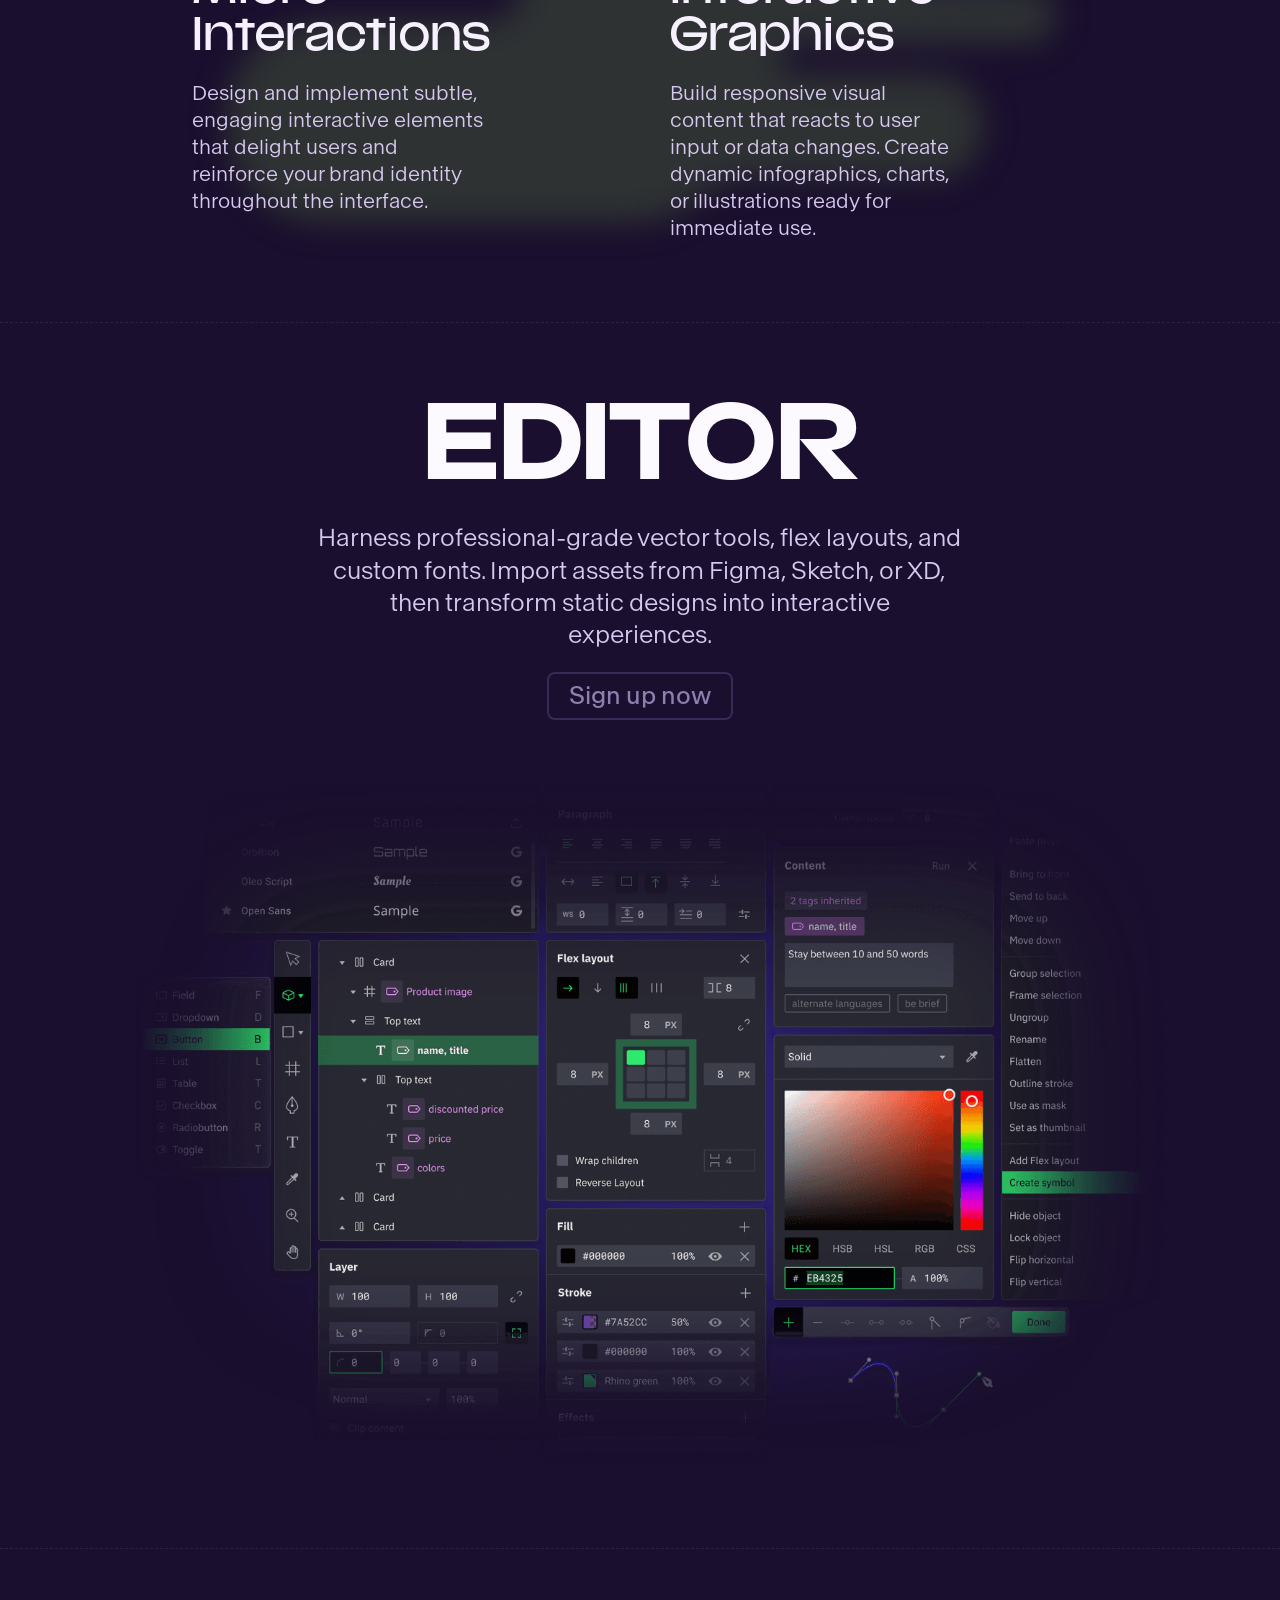
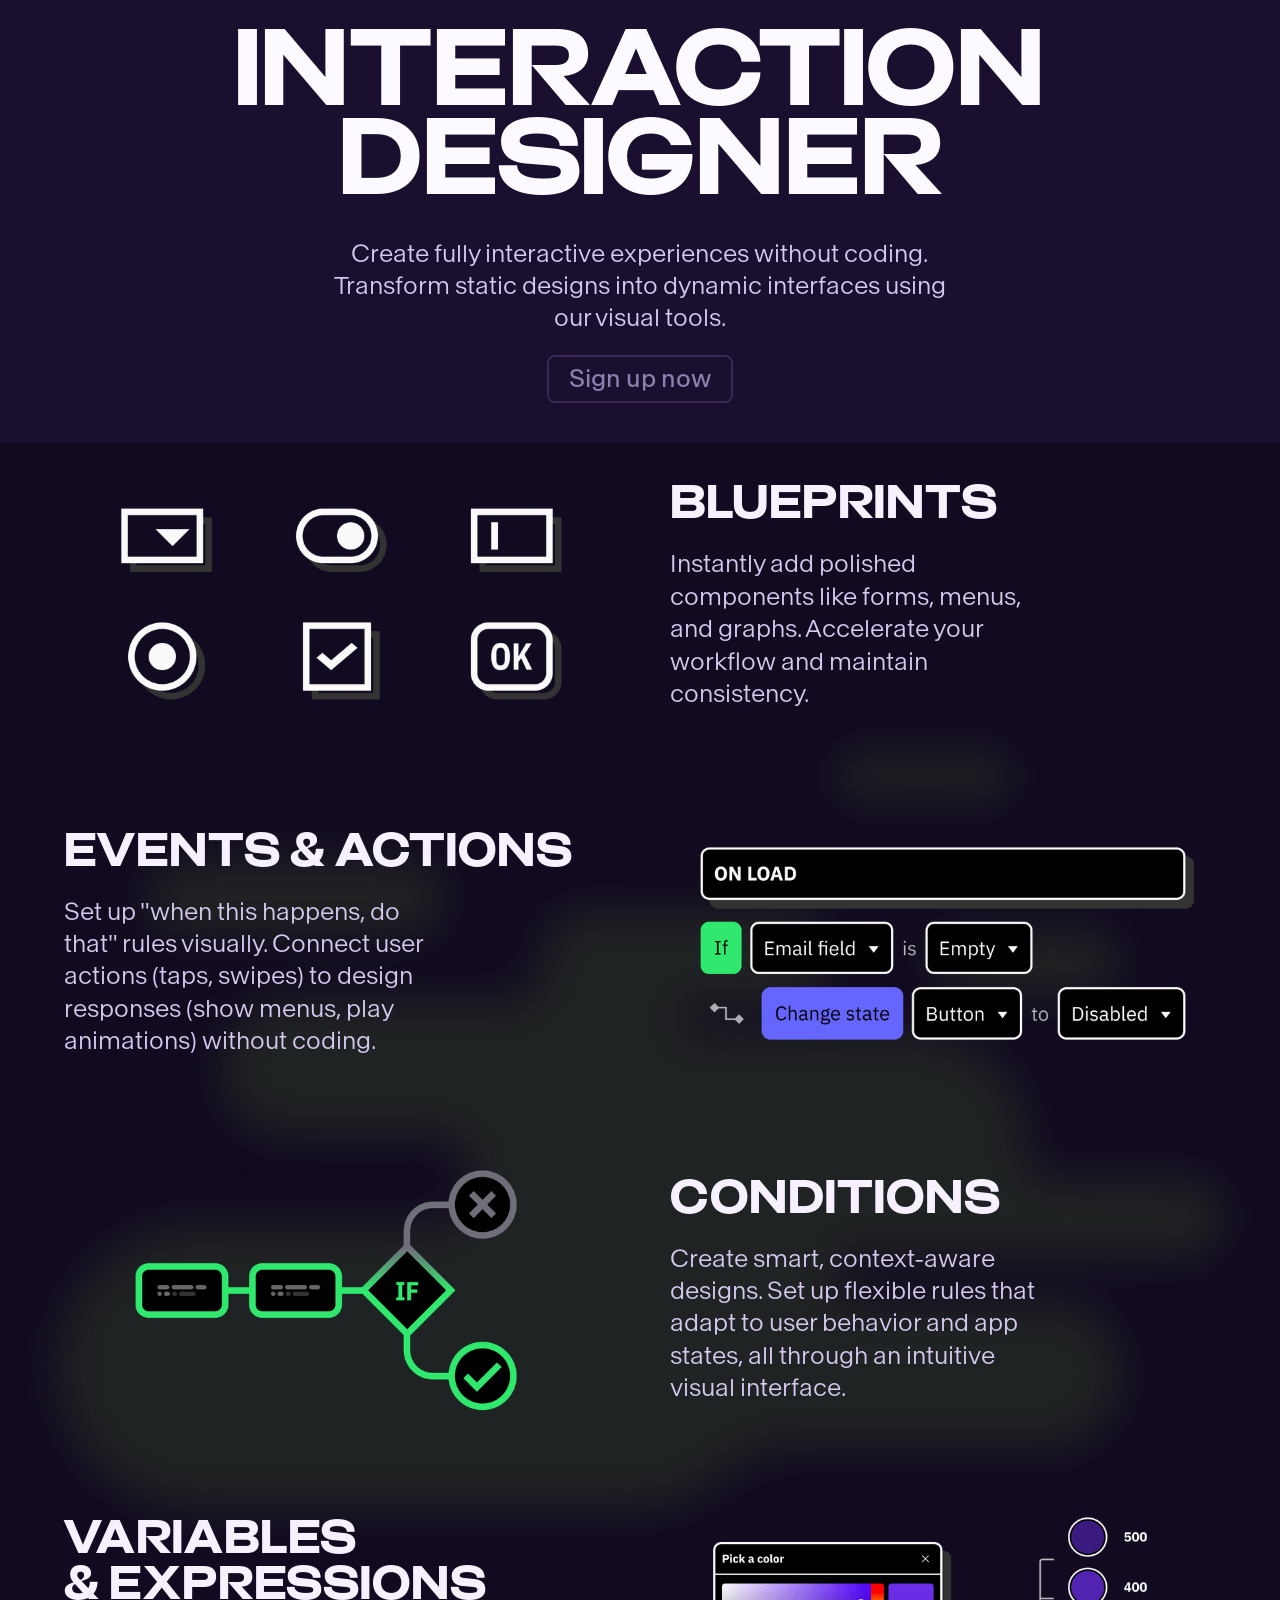
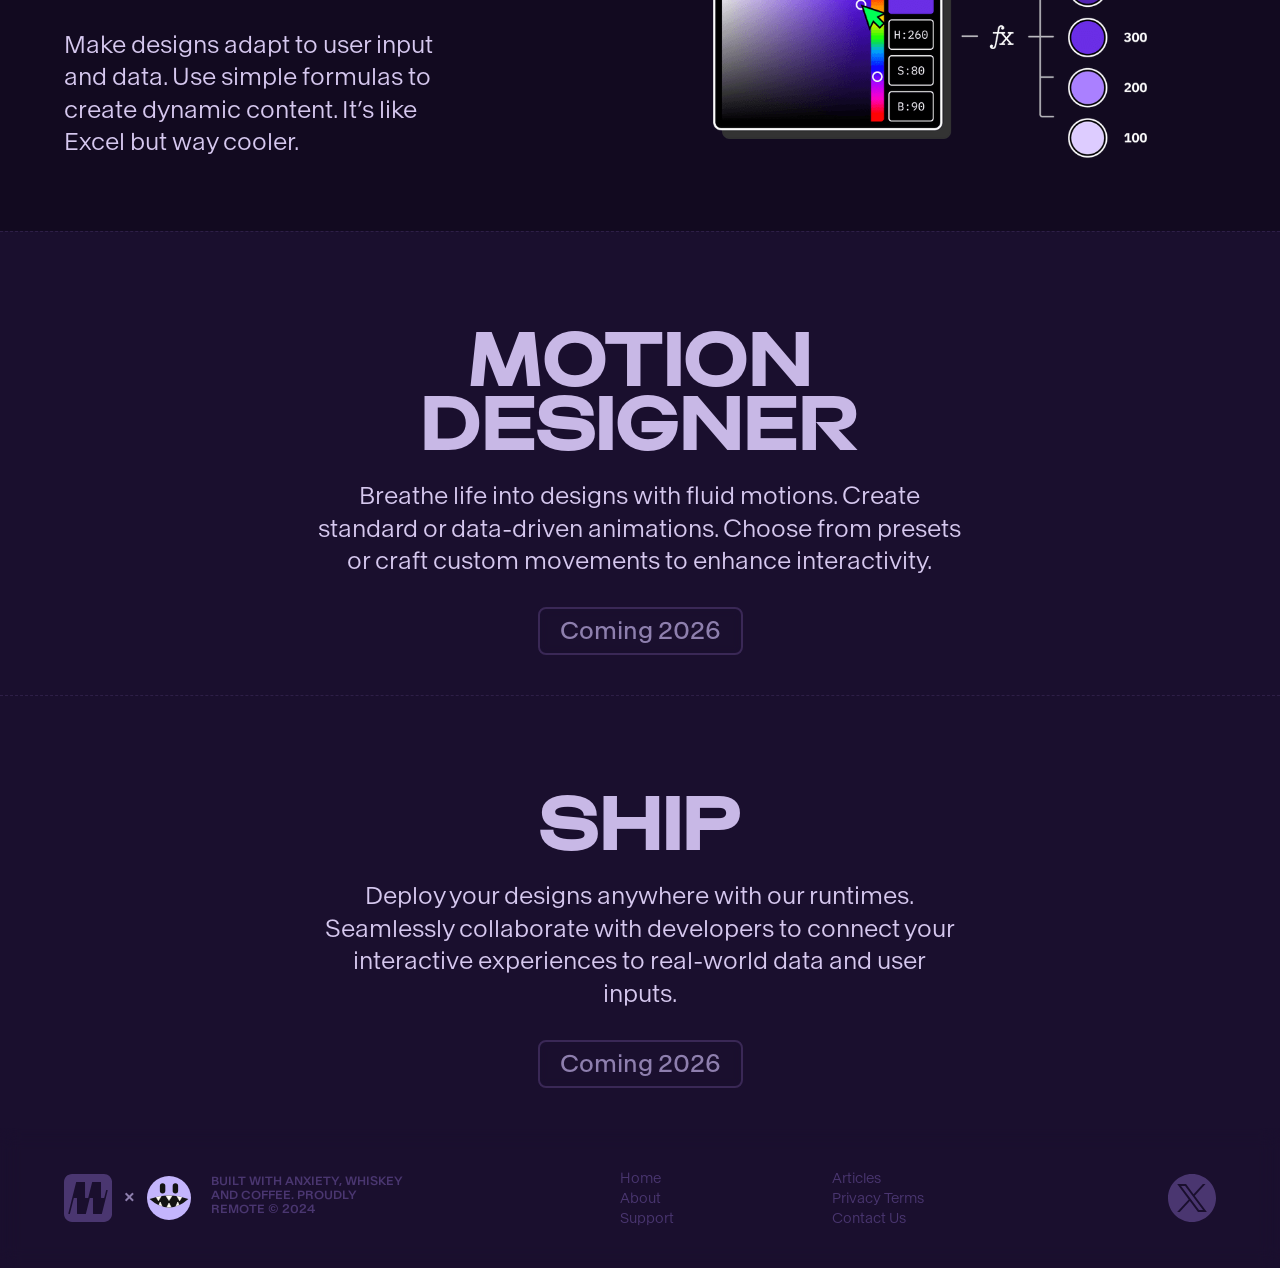
==== commit 5c1ac864: "Remove floating hero mascot (keep backdrop) Co-Authored-By: Claude Opus 5.5 <noreply@anthropic.com>" ====
--- a/index.html
+++ b/index.html
@@ -101,7 +101,7 @@
         <p class="paragraph">Design interfaces and interactions at the same time, in the same tool at a level of precision not possible before. Ship fully functioning experiences, not pictures.</p>
       </div>
     </div>
-    <a href="https://www.youtube.com/watch?v=W6yLTZ8CBUw" target="_blank" class="w-inline-block hero-mockup-link"><img src="images/clank-mascot.svg" alt="" aria-hidden="true" class="hero-mascot"><img src="images/Mockup_-Editor2.png" loading="lazy" alt="UI design interface showing a project with product cards featuring photos, names, prices, discounts, colors, and user interaction tags." srcset="images/Mockup_-Editor2-p-500.png 500w, images/Mockup_-Editor2-p-800.png 800w, images/Mockup_-Editor2-p-1080.png 1080w, images/Mockup_-Editor2-p-1600.png 1600w, images/Mockup_-Editor2-p-2000.png 2000w, images/Mockup_-Editor2.png 3400w" sizes="(max-width: 767px) 100vw, (max-width: 991px) 728px, 940px" class="product-shot"></a>
+    <a href="https://www.youtube.com/watch?v=W6yLTZ8CBUw" target="_blank" class="w-inline-block hero-mockup-link"><img src="images/Mockup_-Editor2.png" loading="lazy" alt="UI design interface showing a project with product cards featuring photos, names, prices, discounts, colors, and user interaction tags." srcset="images/Mockup_-Editor2-p-500.png 500w, images/Mockup_-Editor2-p-800.png 800w, images/Mockup_-Editor2-p-1080.png 1080w, images/Mockup_-Editor2-p-1600.png 1600w, images/Mockup_-Editor2-p-2000.png 2000w, images/Mockup_-Editor2.png 3400w" sizes="(max-width: 767px) 100vw, (max-width: 991px) 728px, 940px" class="product-shot"></a>
   </div>
   <aside id="Features_2" class="flex-container alt-grid-hero">
     <div class="w-layout-grid use-case">
--- a/css/moio.webflow.css
+++ b/css/moio.webflow.css
@@ -3651,50 +3651,55 @@
 .rh-banner-mascot { width: 1.15em; height: 1.15em; transform: translateY(-1px); transition: transform .3s ease; }
 .rh-banner:hover .rh-banner-mascot { transform: translateY(-1px) rotate(-12deg) scale(1.12); }
 
-.hero-mockup-link { position: relative; }
-.hero-mascot {
-  position: absolute;
-  z-index: 2;
-  top: -64px;
-  right: -56px;
-  width: 136px;
-  height: 136px;
-  filter: drop-shadow(0 18px 40px rgba(196, 181, 253, .35));
-  animation: mascot-float 6s ease-in-out infinite;
-  pointer-events: none;
-}
-@keyframes mascot-float {
-  0%, 100% { transform: translateY(0) rotate(-6deg); }
-  50% { transform: translateY(-14px) rotate(4deg); }
-}
-
-.alt-grid-hero { position: relative; isolation: isolate; }
-.alt-grid-hero::before {
-  content: "";
-  position: absolute;
-  z-index: -1;
-  top: 8%;
-  right: 0;
-  width: min(520px, 45vw);
-  aspect-ratio: 1;
-  background: url('../images/clank-mascot.svg') center / contain no-repeat;
-  opacity: .045;
-  transform: rotate(14deg);
-  pointer-events: none;
-}
+
 
 .footer-lockup { display: flex; align-items: center; gap: 12px; flex: none; }
 .footer-lockup-x { color: var(--mid-greenish); font-family: Baikal Medium, sans-serif; font-size: 18px; line-height: 1; }
 .footer-mascot { width: 44px; height: 44px; transition: transform .35s cubic-bezier(.3, 1.6, .5, 1); }
 .footer-lockup:hover .footer-mascot { transform: rotate(-14deg) scale(1.1); }
 
-@media screen and (max-width: 991px) {
-  .hero-mascot { width: 96px; height: 96px; top: -44px; right: -20px; }
-}
 @media screen and (max-width: 767px) {
-  .hero-mascot { display: none; }
   .footer-lockup { justify-content: center; }
 }
 @media (prefers-reduced-motion: reduce) {
-  .hero-mascot { animation: none; }
-}
+}
+
+/* ── Site-wide Clank backdrop ── */
+.body::before,
+.body::after {
+  content: "";
+  position: fixed;
+  z-index: -1;
+  pointer-events: none;
+}
+.body::after {
+  right: -18vmin;
+  bottom: -22vmin;
+  width: min(110vmin, 1100px);
+  aspect-ratio: 1;
+  background: radial-gradient(closest-side, rgba(196, 181, 253, .16), rgba(196, 181, 253, .05) 60%, transparent);
+  filter: blur(20px);
+}
+.body::before {
+  right: -10vmin;
+  bottom: -14vmin;
+  width: min(92vmin, 920px);
+  aspect-ratio: 1;
+  background: url('../images/clank-mascot.svg') center / contain no-repeat;
+  opacity: .085;
+  -webkit-mask-image: linear-gradient(115deg, transparent 8%, #000 55%);
+  mask-image: linear-gradient(115deg, transparent 8%, #000 55%);
+  transform: rotate(-14deg);
+  animation: clank-drift 22s ease-in-out infinite;
+}
+@keyframes clank-drift {
+  0%, 100% { transform: rotate(-14deg) translate(0, 0); }
+  50% { transform: rotate(-8deg) translate(-1.5vmin, -2vmin); }
+}
+@media screen and (max-width: 767px) {
+  .body::before { width: 120vw; right: -35vw; bottom: -18vh; opacity: .07; }
+  .body::after { width: 140vw; right: -45vw; bottom: -25vh; }
+}
+@media (prefers-reduced-motion: reduce) {
+  .body::before { animation: none; }
+}
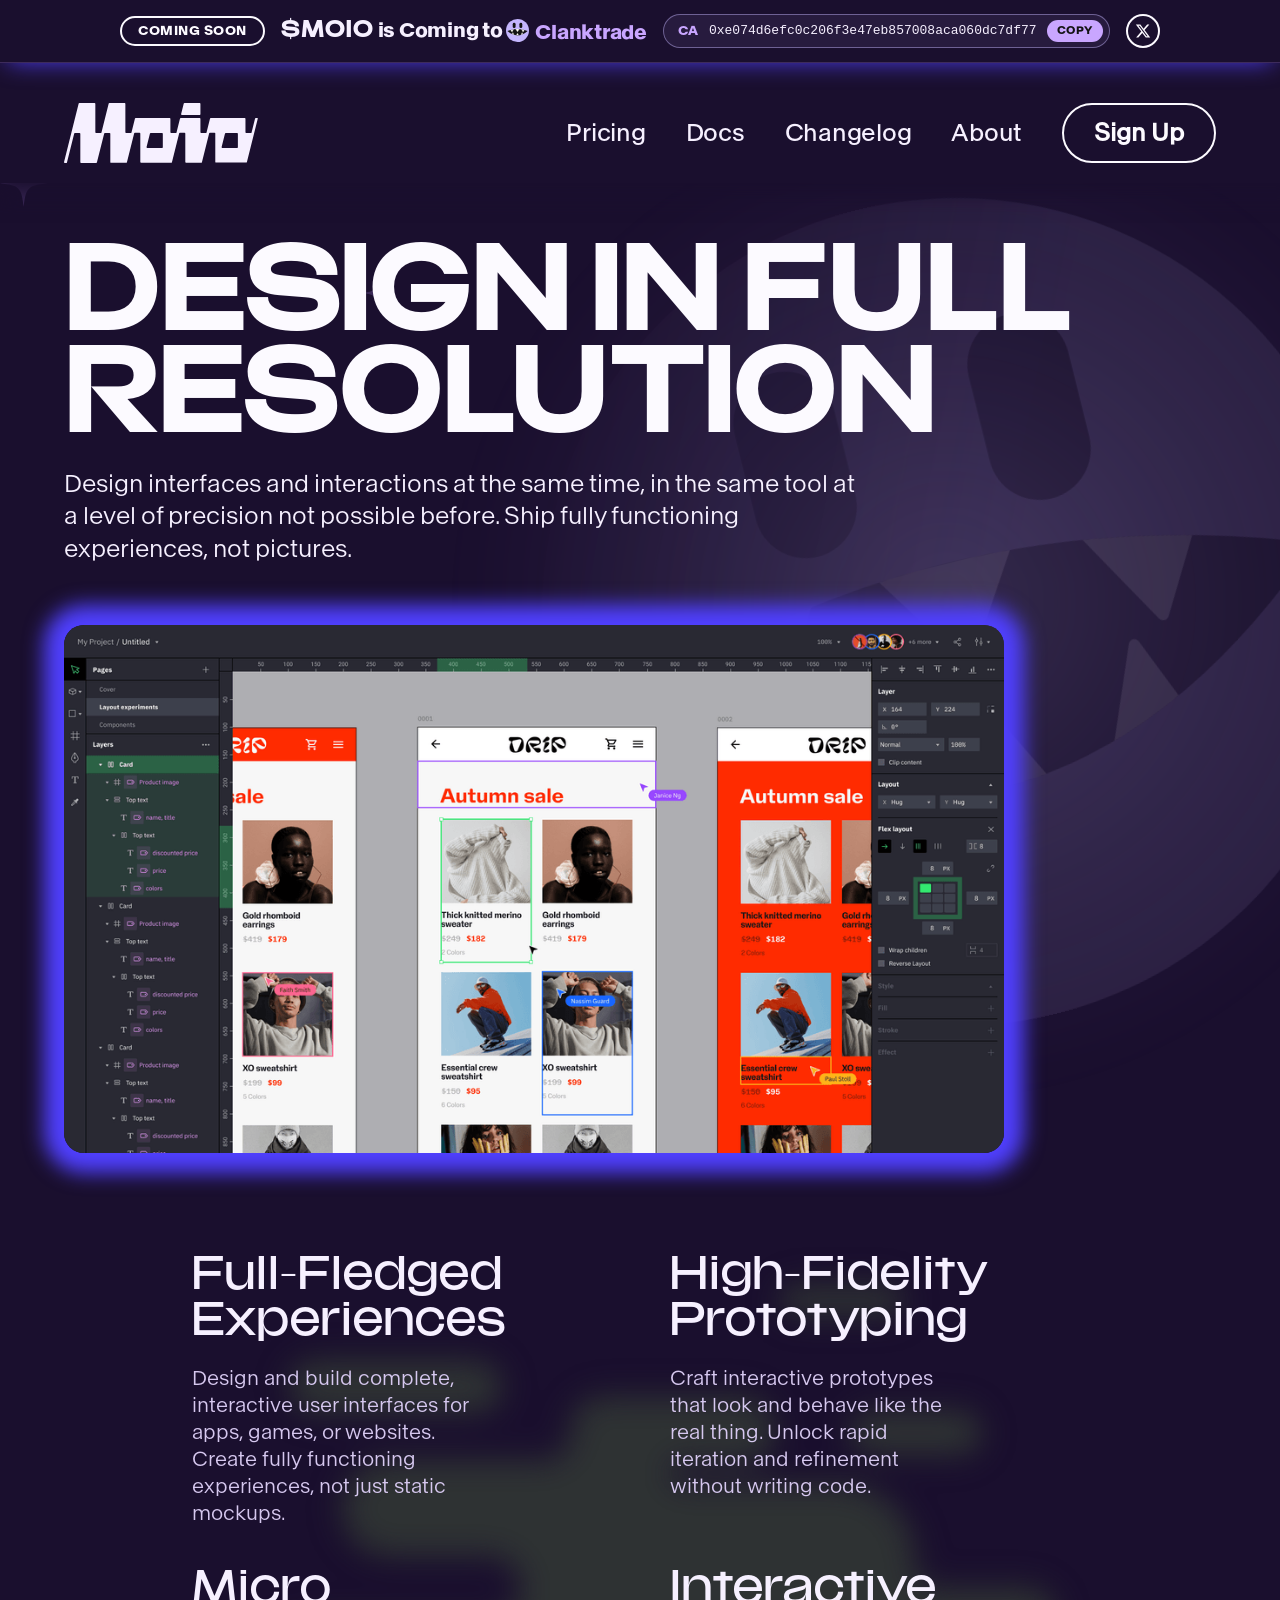
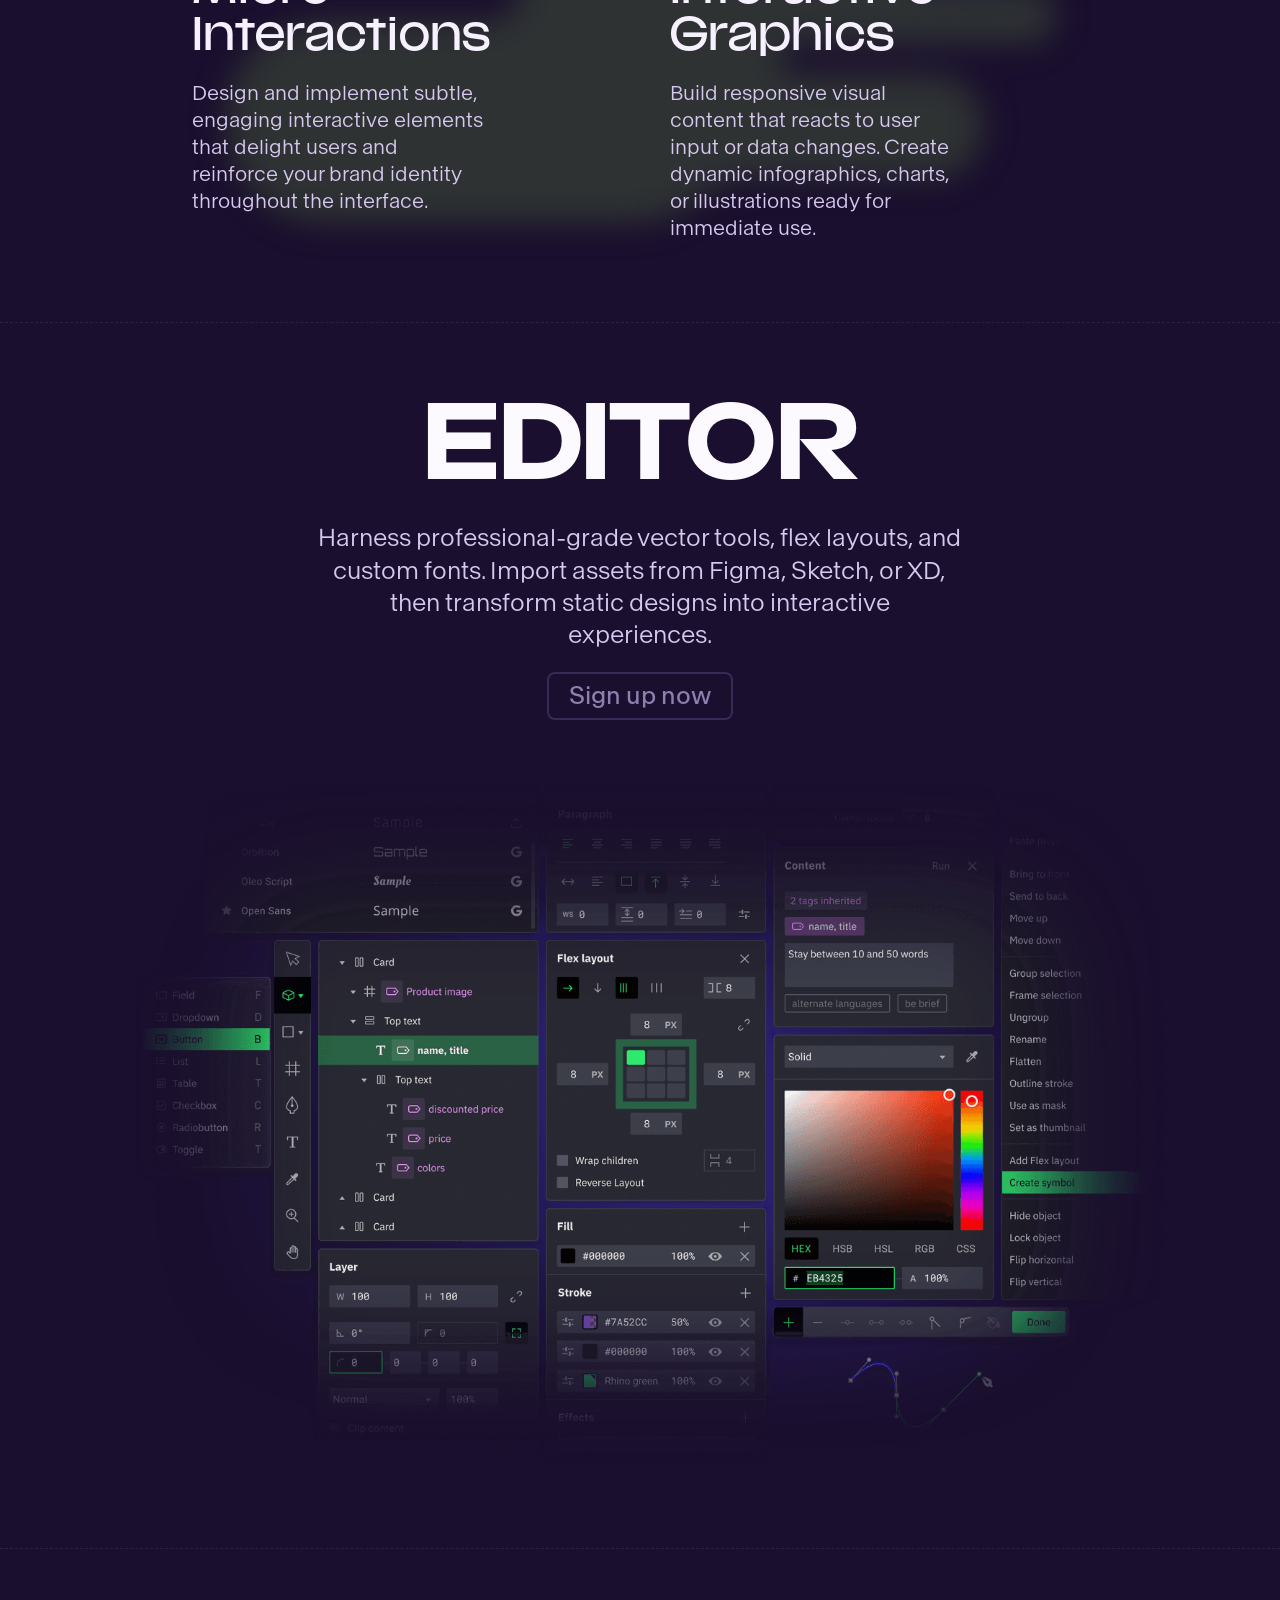
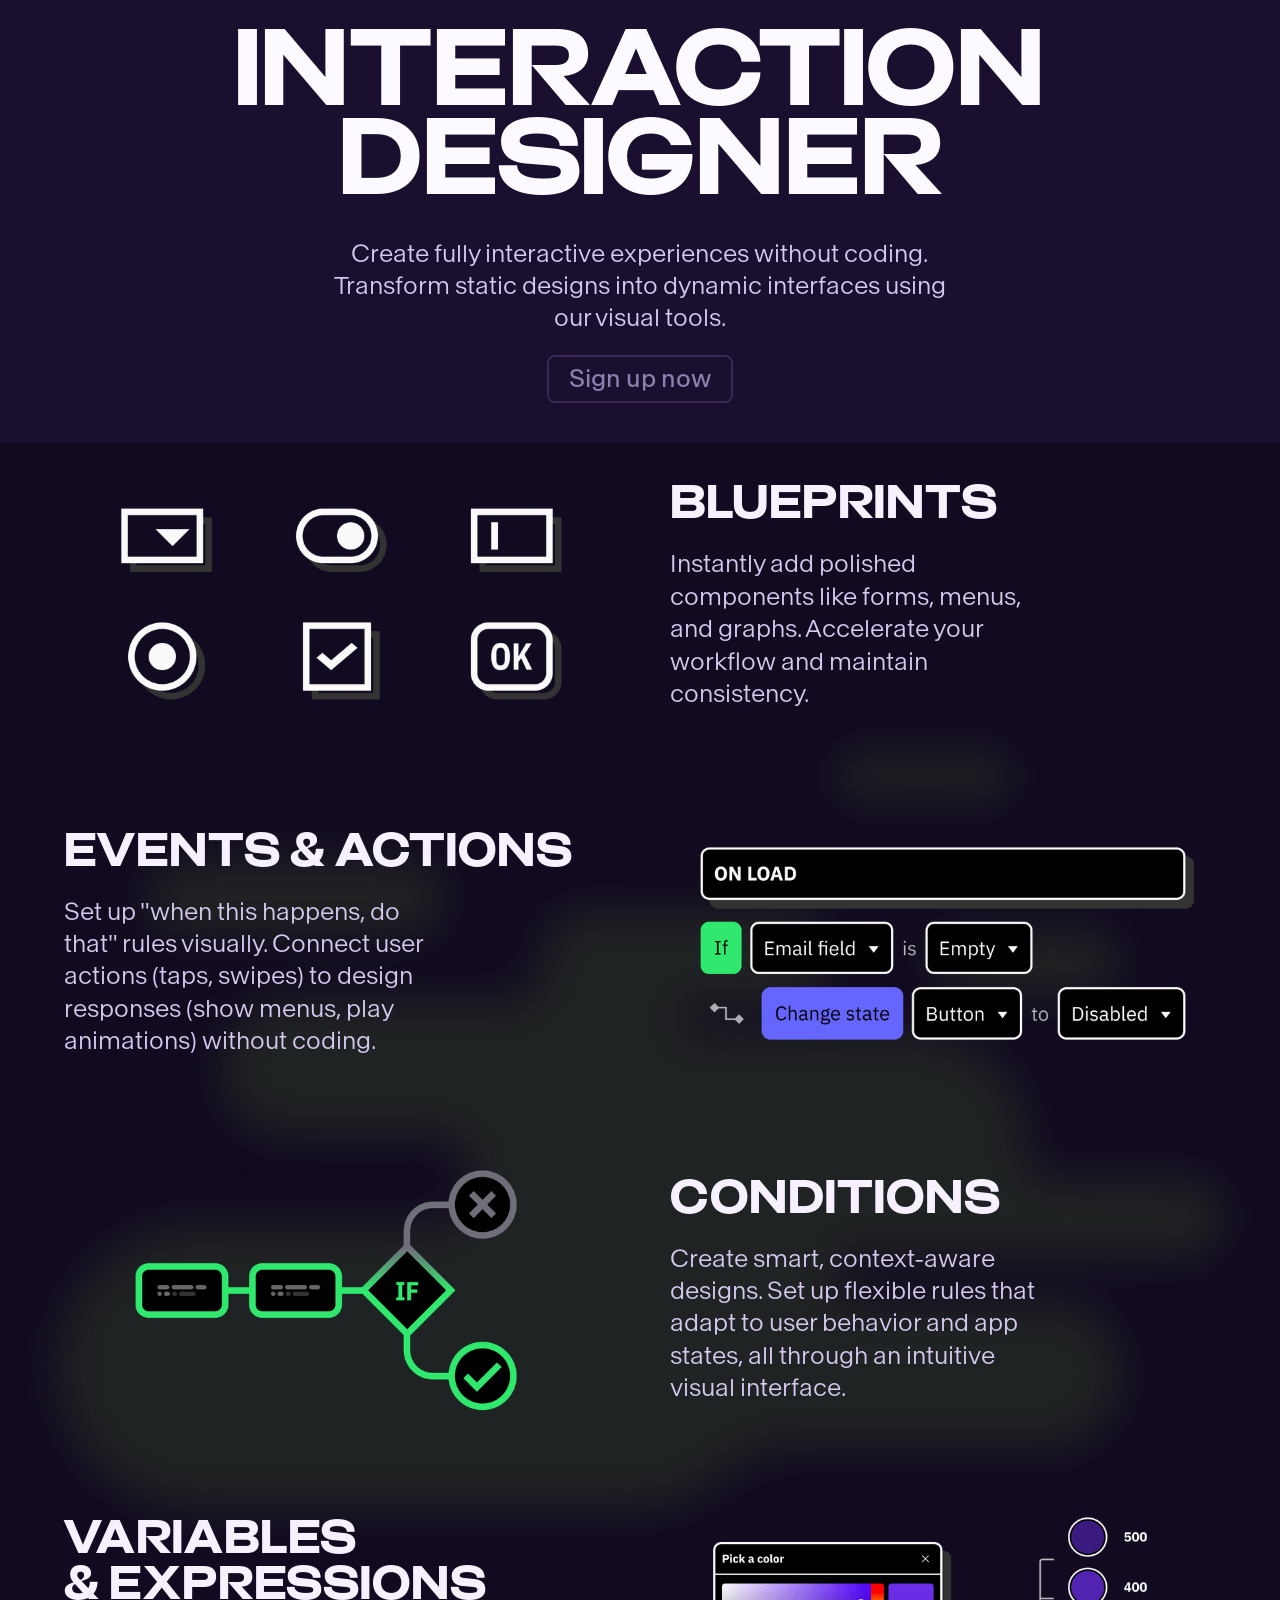
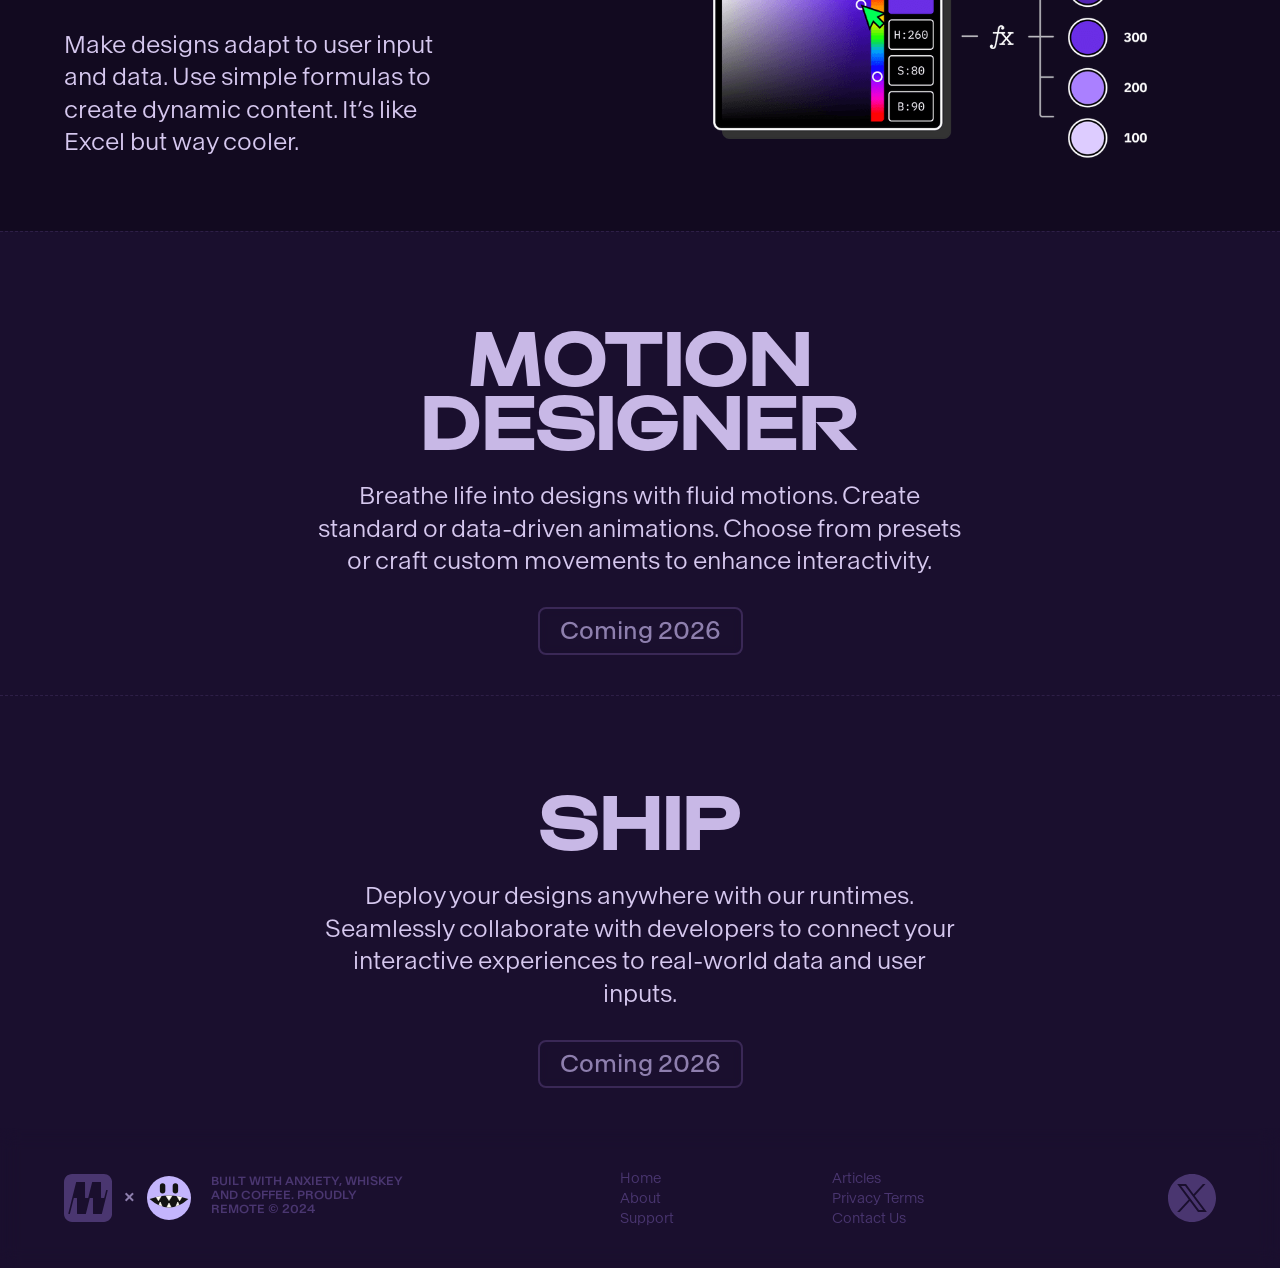
==== commit 59c823aa: "Add $MOIO contract address copy chip to banner Co-Authored-By: Claude Opus 5.5 <noreply@anthropic.co" ====
--- a/index.html
+++ b/index.html
@@ -75,6 +75,7 @@
   <div class="rh-banner">
     <span class="rh-banner-pill">Coming soon</span>
     <span class="rh-banner-text"><span class="rh-banner-ticker">$MOIO</span> is Coming to <span class="rh-banner-rh"><img src="images/clank-mascot.svg" alt="" class="rh-banner-mascot">Clanktrade</span></span>
+    <button type="button" class="rh-banner-ca" data-ca="0xe074d6efc0c206f3e47eb857008aca060dc7df77" aria-label="Copy contract address"><span class="rh-ca-label">CA</span><span class="rh-ca-full">0xe074d6efc0c206f3e47eb857008aca060dc7df77</span><span class="rh-ca-short">0xe074…df77</span><span class="rh-ca-status">Copy</span></button>
     <a href="https://x.com/trymoio" target="_blank" rel="noopener" class="rh-banner-x" aria-label="Follow Moio on X"><svg viewBox="0 0 24 24" width="16" height="16" aria-hidden="true"><path fill="currentColor" d="M18.244 2.25h3.308l-7.227 8.26 8.502 11.24H16.17l-5.214-6.817L4.99 21.75H1.68l7.73-8.835L1.254 2.25H8.08l4.713 6.231zm-1.161 17.52h1.833L7.084 4.126H5.117z"/></svg></a>
   </div>
   <div role="banner" class="navigation w-nav">
@@ -256,5 +257,6 @@
       </div>
     </div>
   </div>
+<script>document.addEventListener("click",function(e){var b=e.target.closest(".rh-banner-ca");if(!b)return;var ca=b.getAttribute("data-ca"),s=b.querySelector(".rh-ca-status");function done(){b.classList.add("copied");s.textContent="Copied!";clearTimeout(b._t);b._t=setTimeout(function(){b.classList.remove("copied");s.textContent="Copy"},1800)}if(navigator.clipboard&&window.isSecureContext){navigator.clipboard.writeText(ca).then(done,fallback)}else fallback();function fallback(){var t=document.createElement("textarea");t.value=ca;t.style.position="fixed";t.style.opacity="0";document.body.appendChild(t);t.select();try{document.execCommand("copy");done()}catch(_){}t.remove()}});</script>
 </body>
 </html>
--- a/css/moio.webflow.css
+++ b/css/moio.webflow.css
@@ -3703,3 +3703,36 @@
 @media (prefers-reduced-motion: reduce) {
   .body::before { animation: none; }
 }
+
+/* ── Contract address copy chip ── */
+.rh-banner-ca {
+  display: inline-flex;
+  align-items: center;
+  gap: 10px;
+  padding: 5px 6px 5px 14px;
+  border: 1px solid rgba(196, 181, 253, .45);
+  border-radius: 40px;
+  background: rgba(196, 181, 253, .08);
+  color: var(--50--2--100);
+  font: 13px/18px ui-monospace, SFMono-Regular, Menlo, Consolas, monospace;
+  cursor: pointer;
+  transition: background-color .2s, border-color .2s, box-shadow .2s;
+}
+.rh-banner-ca:hover { background: rgba(196, 181, 253, .16); border-color: var(--lime); box-shadow: 0 0 14px -2px var(--lime); }
+.rh-ca-label { font-family: Baikal Bold, sans-serif; color: var(--lime); letter-spacing: .5px; }
+.rh-ca-short { display: none; }
+.rh-ca-status {
+  border-radius: 40px;
+  padding: 2px 10px;
+  background: var(--lime);
+  color: #131313;
+  font-family: Baikal Bold, sans-serif;
+  font-size: 11px;
+  text-transform: uppercase;
+  letter-spacing: .5px;
+}
+.rh-banner-ca.copied .rh-ca-status { background: var(--50--2--100); }
+@media screen and (max-width: 991px) {
+  .rh-ca-full { display: none; }
+  .rh-ca-short { display: inline; }
+}
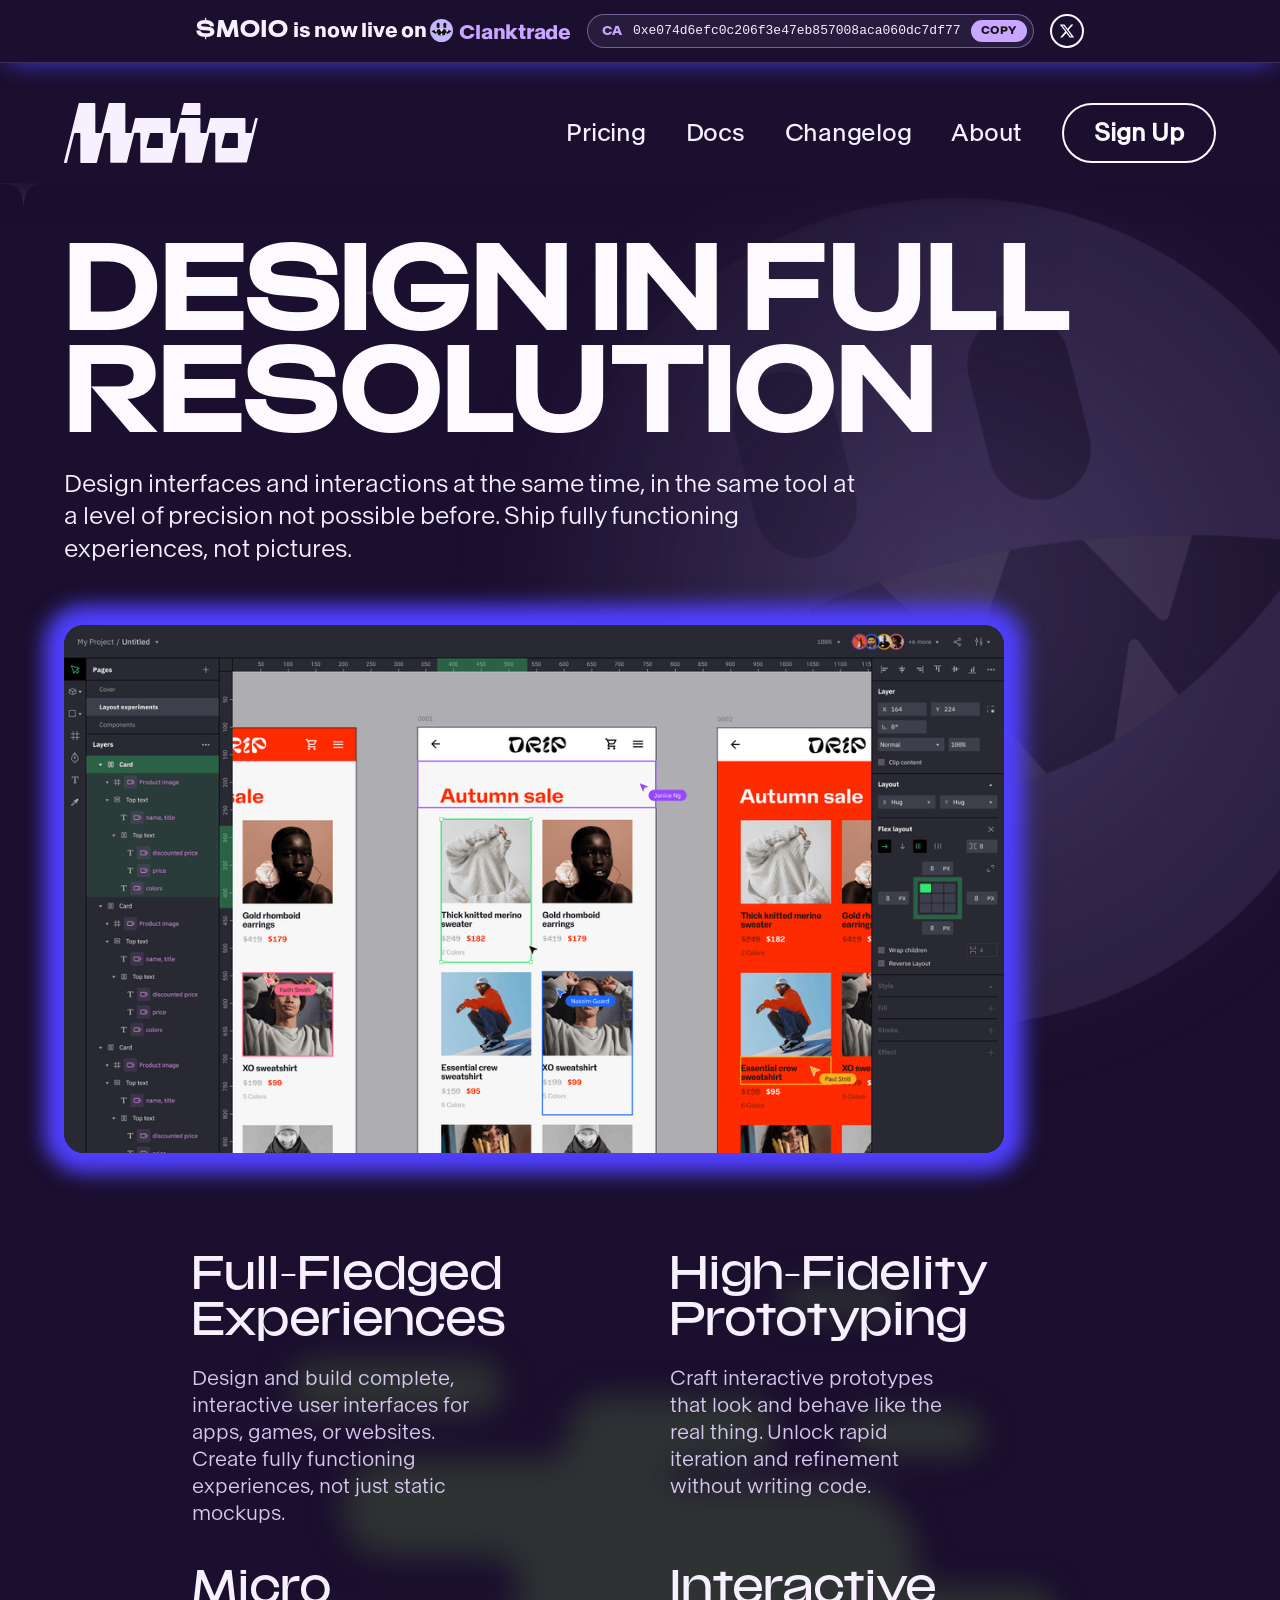
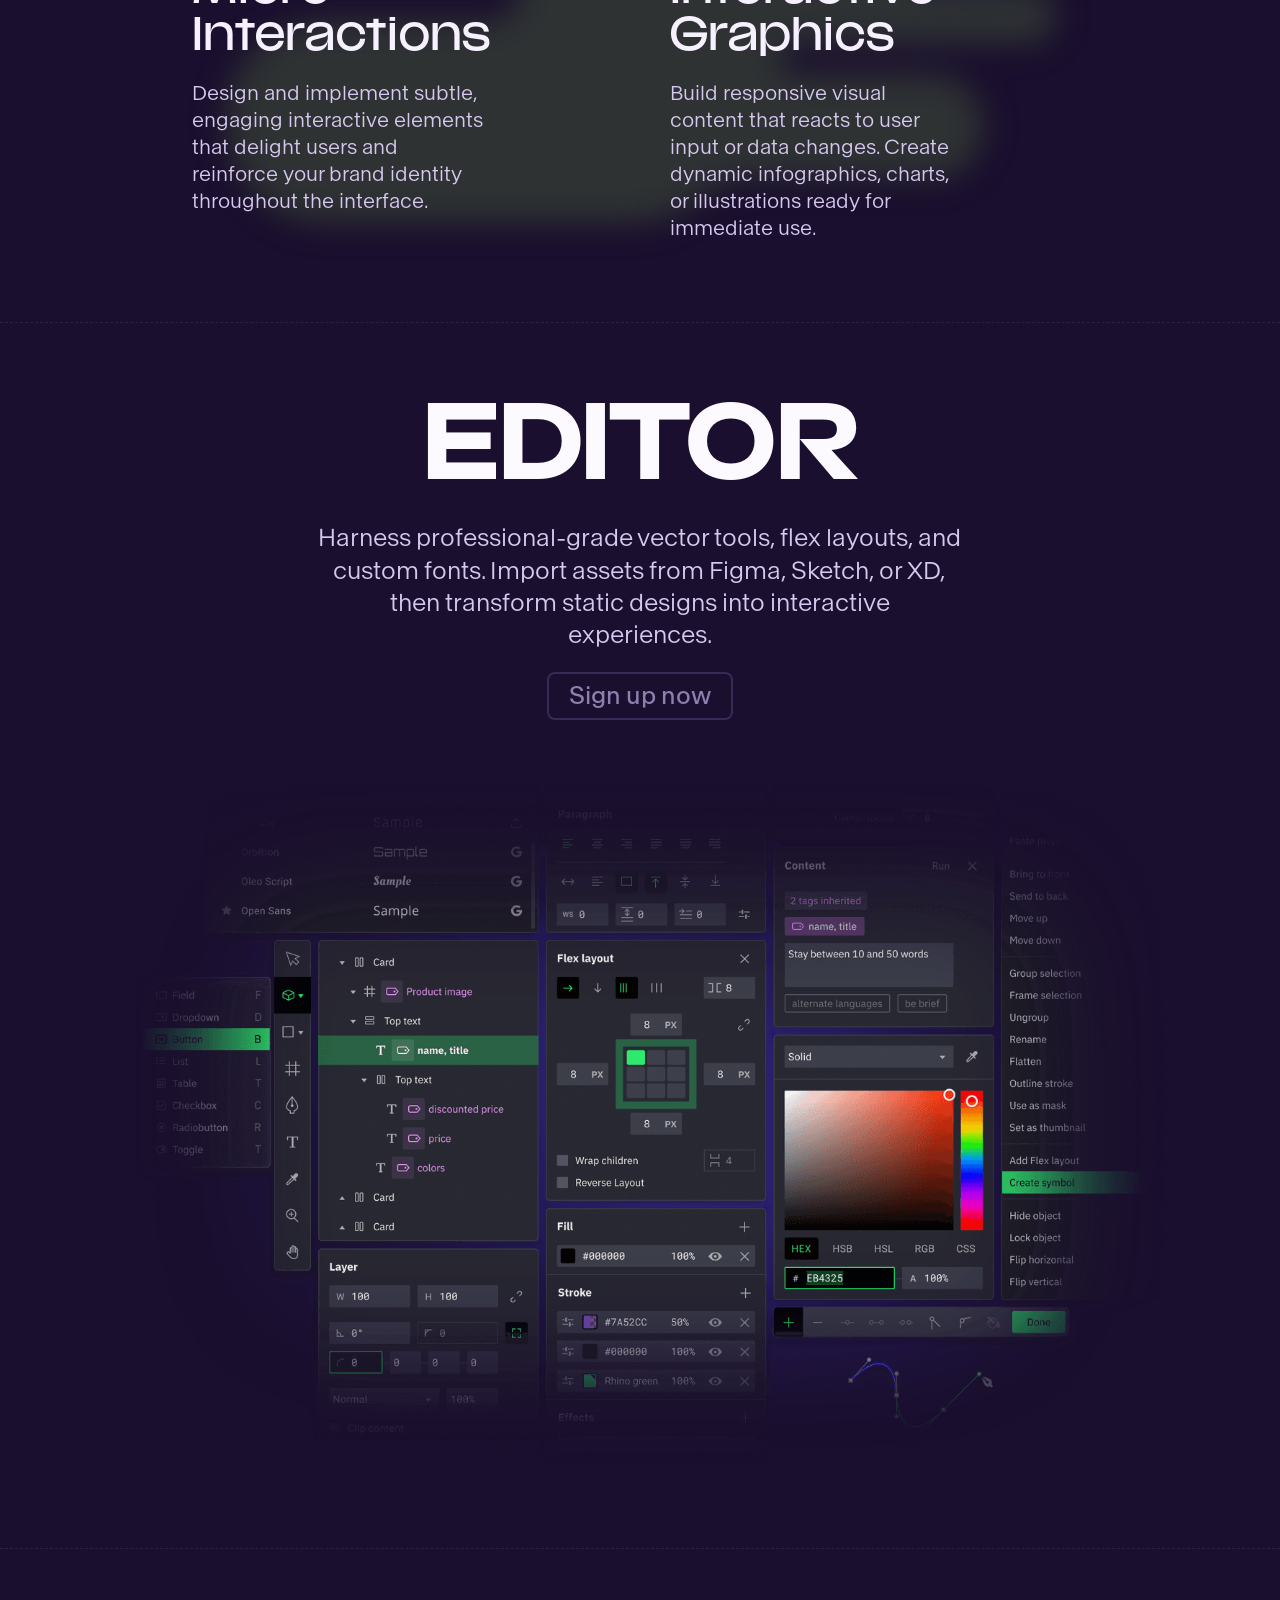
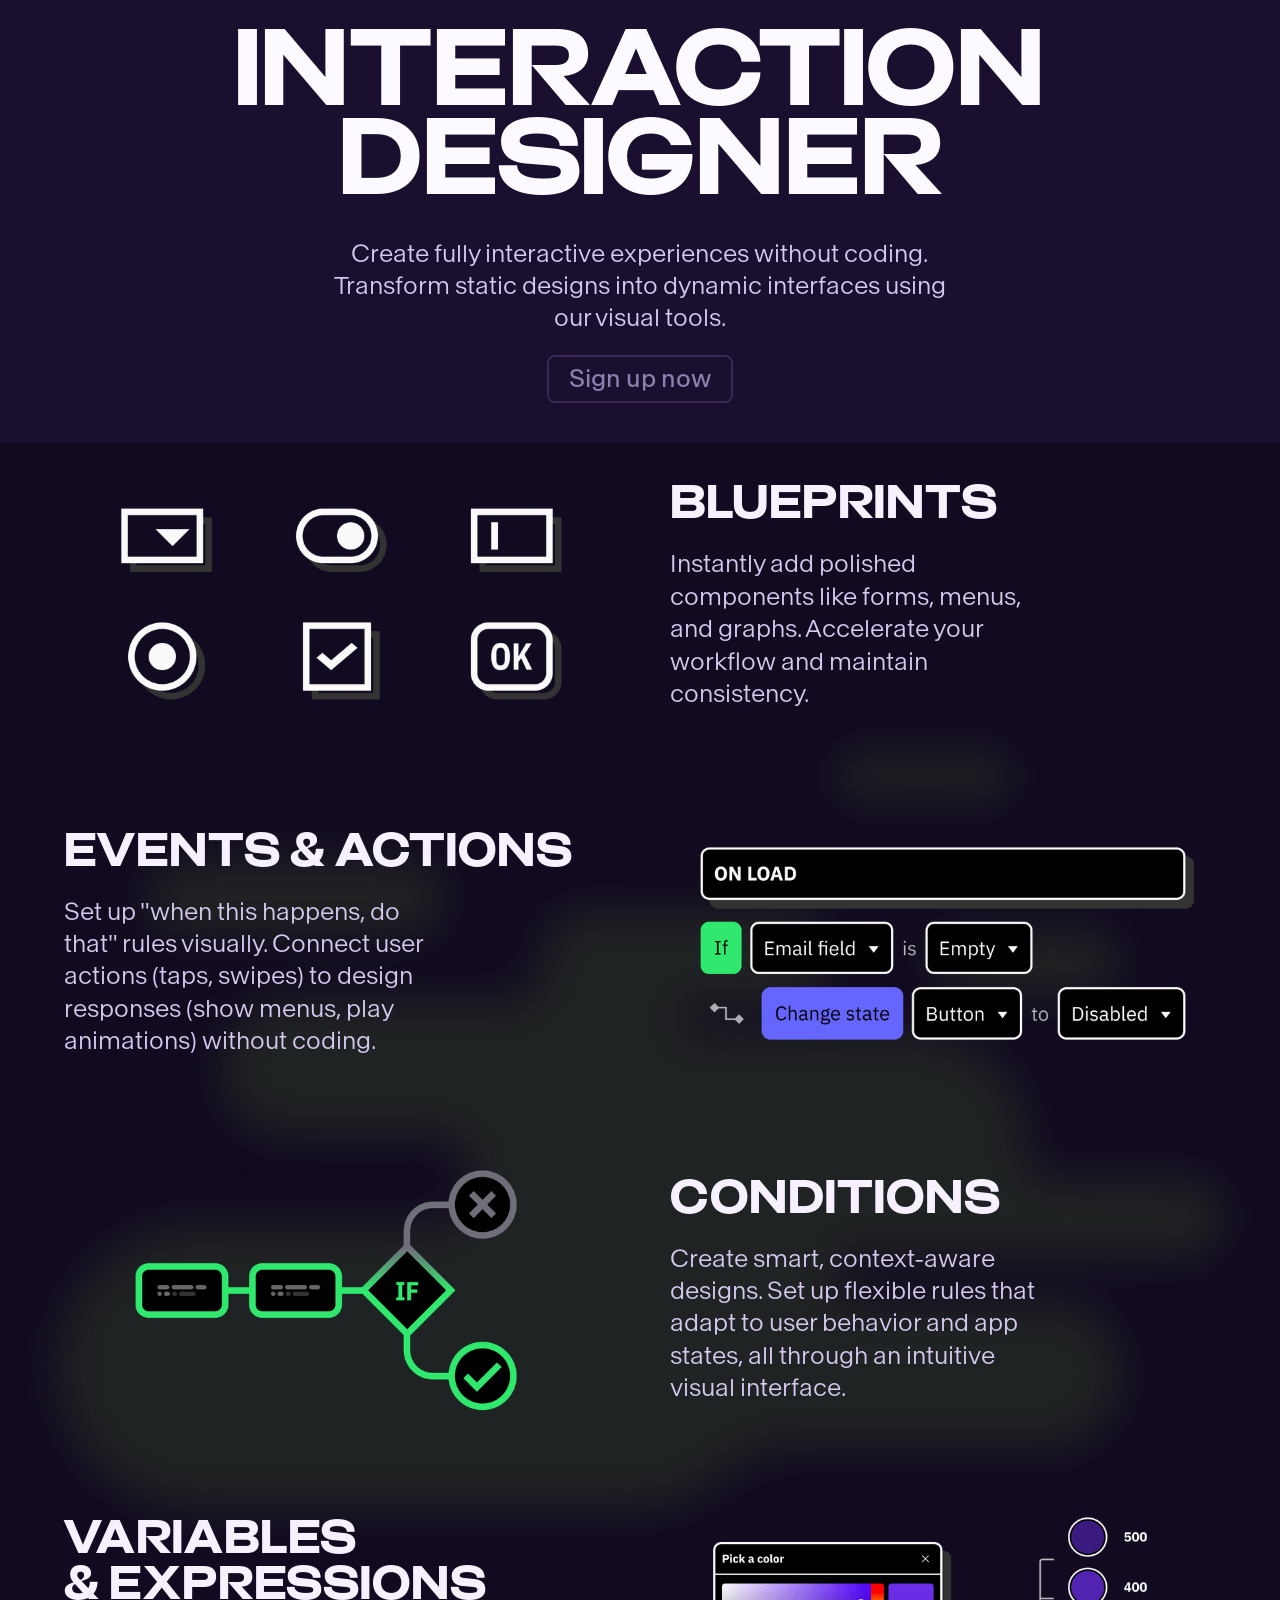
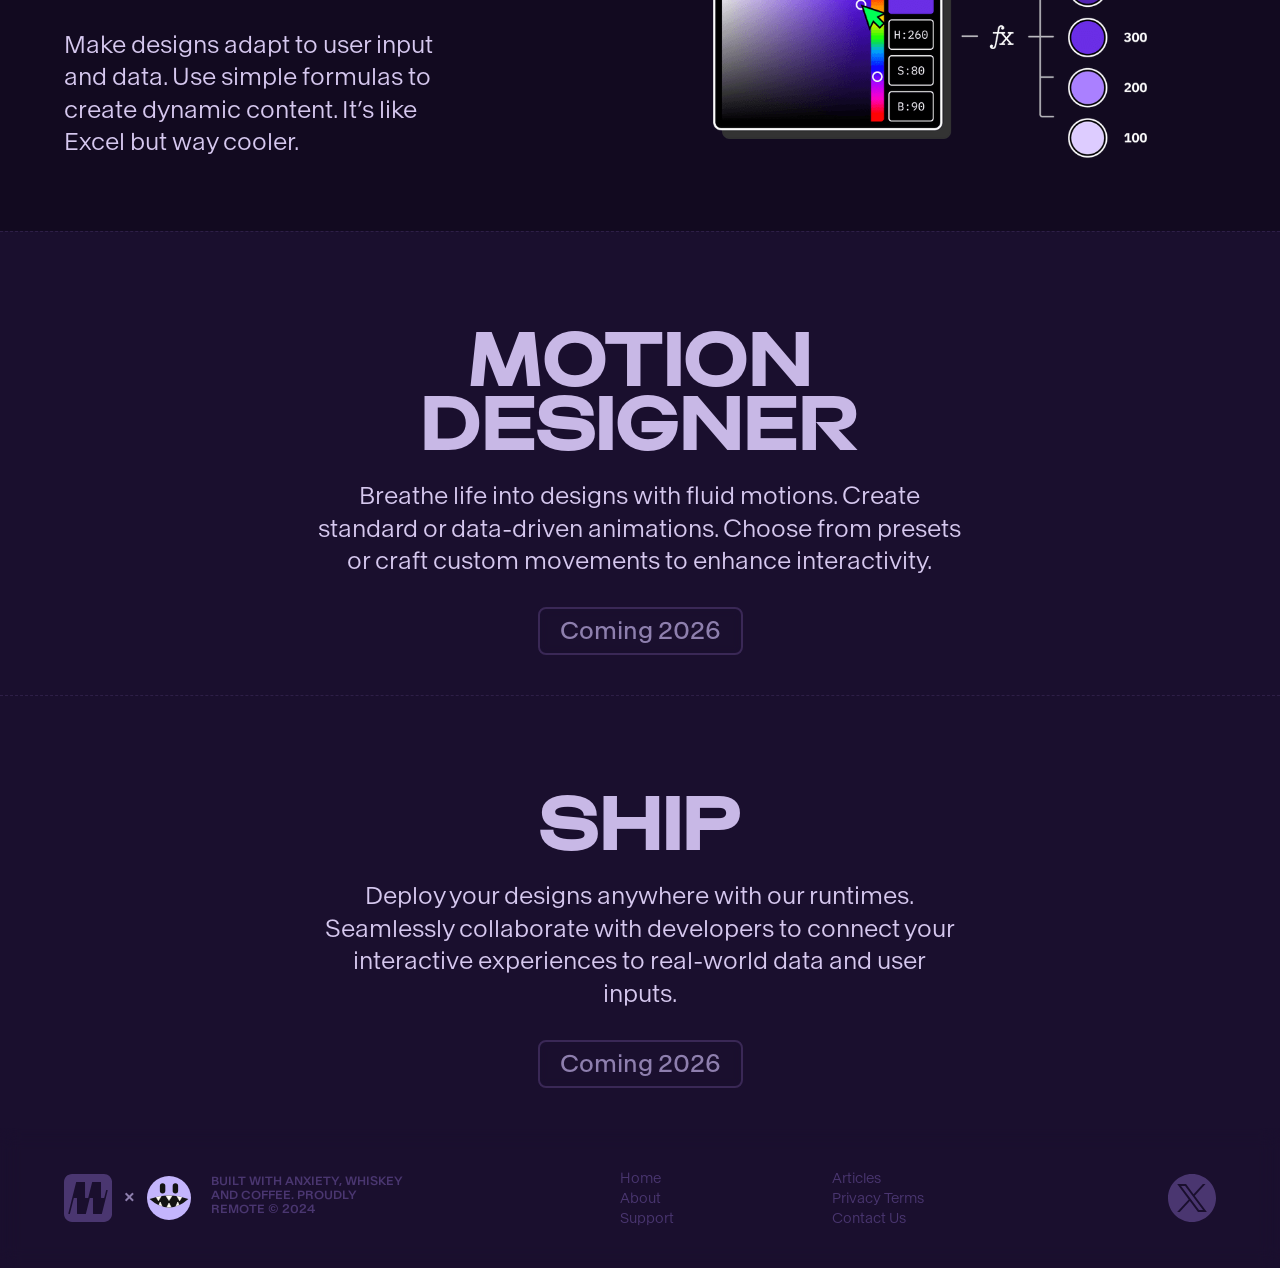
==== commit f0ff80c2: "Banner: $MOIO is now live on Clanktrade Co-Authored-By: Claude Opus 5.5 <noreply@anthropic.com>" ====
--- a/index.html
+++ b/index.html
@@ -73,8 +73,7 @@
 </head>
 <body class="body">
   <div class="rh-banner">
-    <span class="rh-banner-pill">Coming soon</span>
-    <span class="rh-banner-text"><span class="rh-banner-ticker">$MOIO</span> is Coming to <span class="rh-banner-rh"><img src="images/clank-mascot.svg" alt="" class="rh-banner-mascot">Clanktrade</span></span>
+    <span class="rh-banner-text"><span class="rh-banner-ticker">$MOIO</span> is now live on <span class="rh-banner-rh"><img src="images/clank-mascot.svg" alt="" class="rh-banner-mascot">Clanktrade</span></span>
     <button type="button" class="rh-banner-ca" data-ca="0xe074d6efc0c206f3e47eb857008aca060dc7df77" aria-label="Copy contract address"><span class="rh-ca-label">CA</span><span class="rh-ca-full">0xe074d6efc0c206f3e47eb857008aca060dc7df77</span><span class="rh-ca-short">0xe074…df77</span><span class="rh-ca-status">Copy</span></button>
     <a href="https://x.com/trymoio" target="_blank" rel="noopener" class="rh-banner-x" aria-label="Follow Moio on X"><svg viewBox="0 0 24 24" width="16" height="16" aria-hidden="true"><path fill="currentColor" d="M18.244 2.25h3.308l-7.227 8.26 8.502 11.24H16.17l-5.214-6.817L4.99 21.75H1.68l7.73-8.835L1.254 2.25H8.08l4.713 6.231zm-1.161 17.52h1.833L7.084 4.126H5.117z"/></svg></a>
   </div>
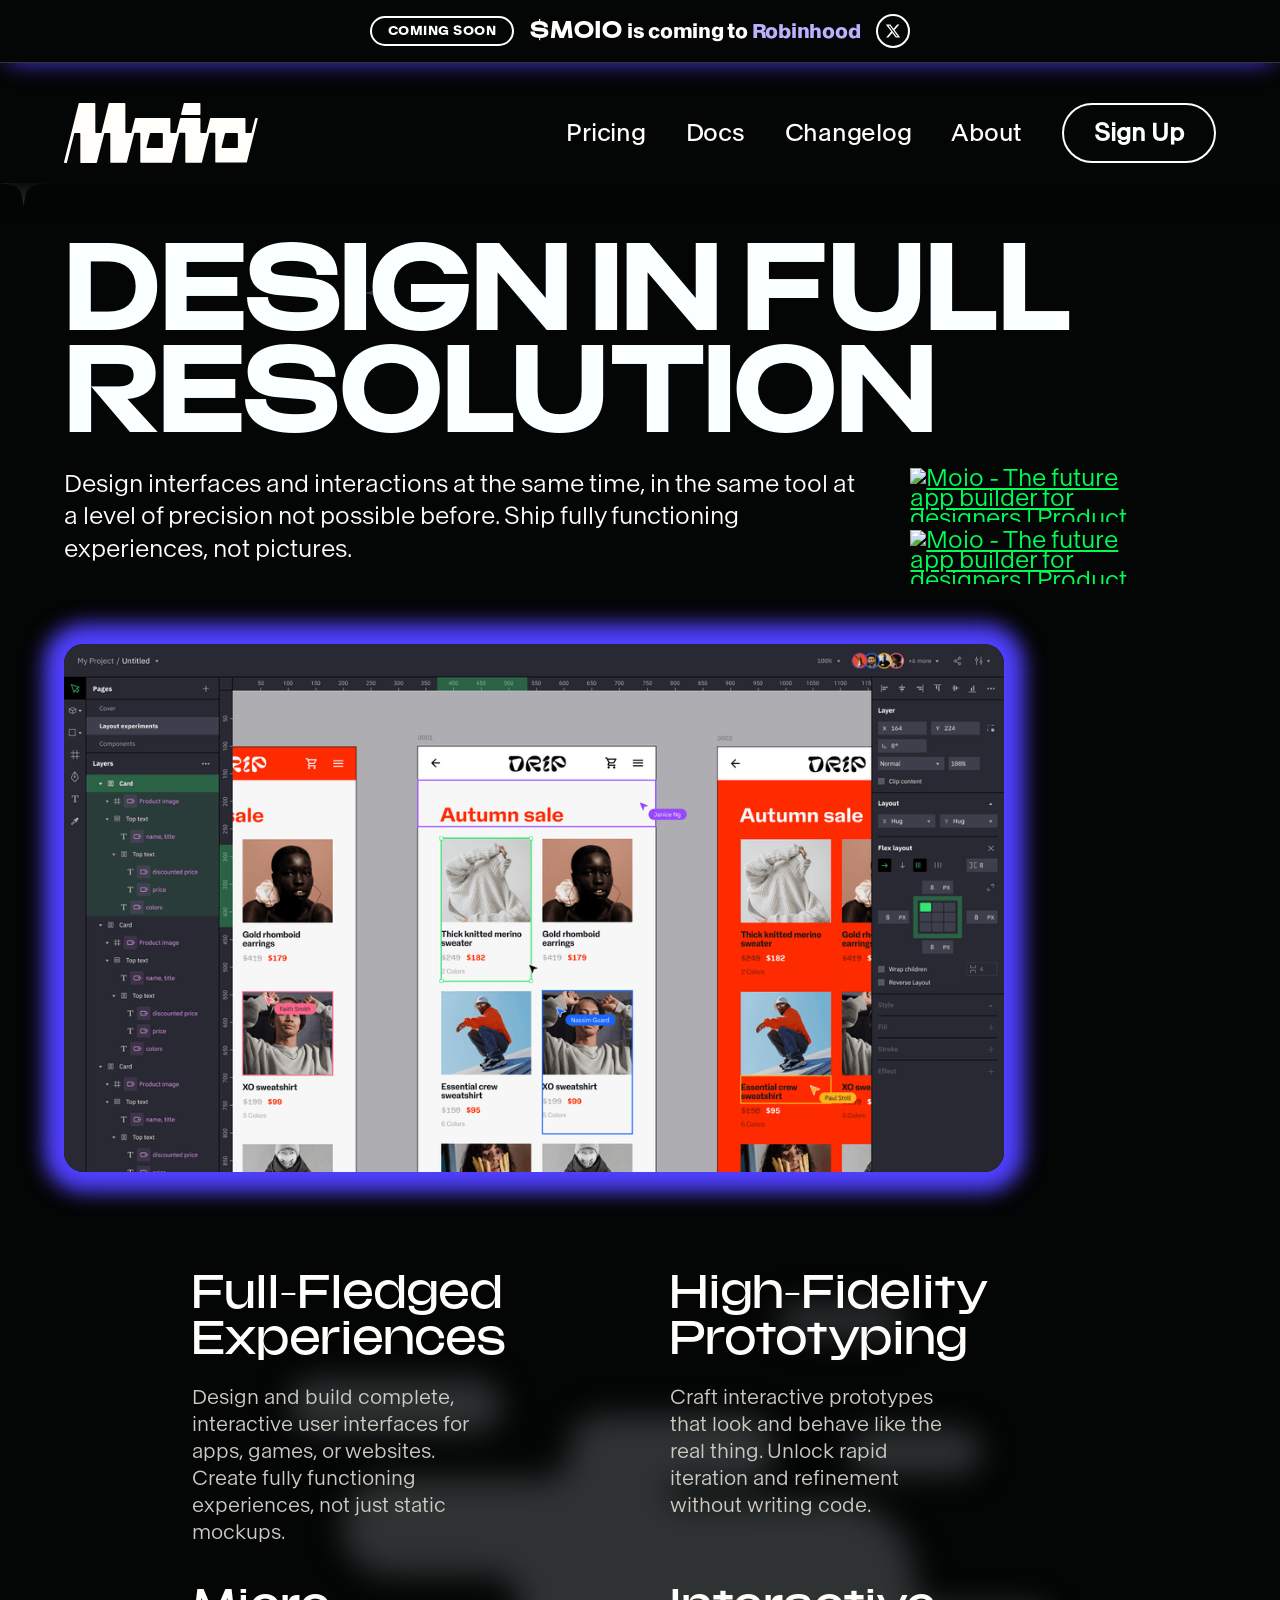
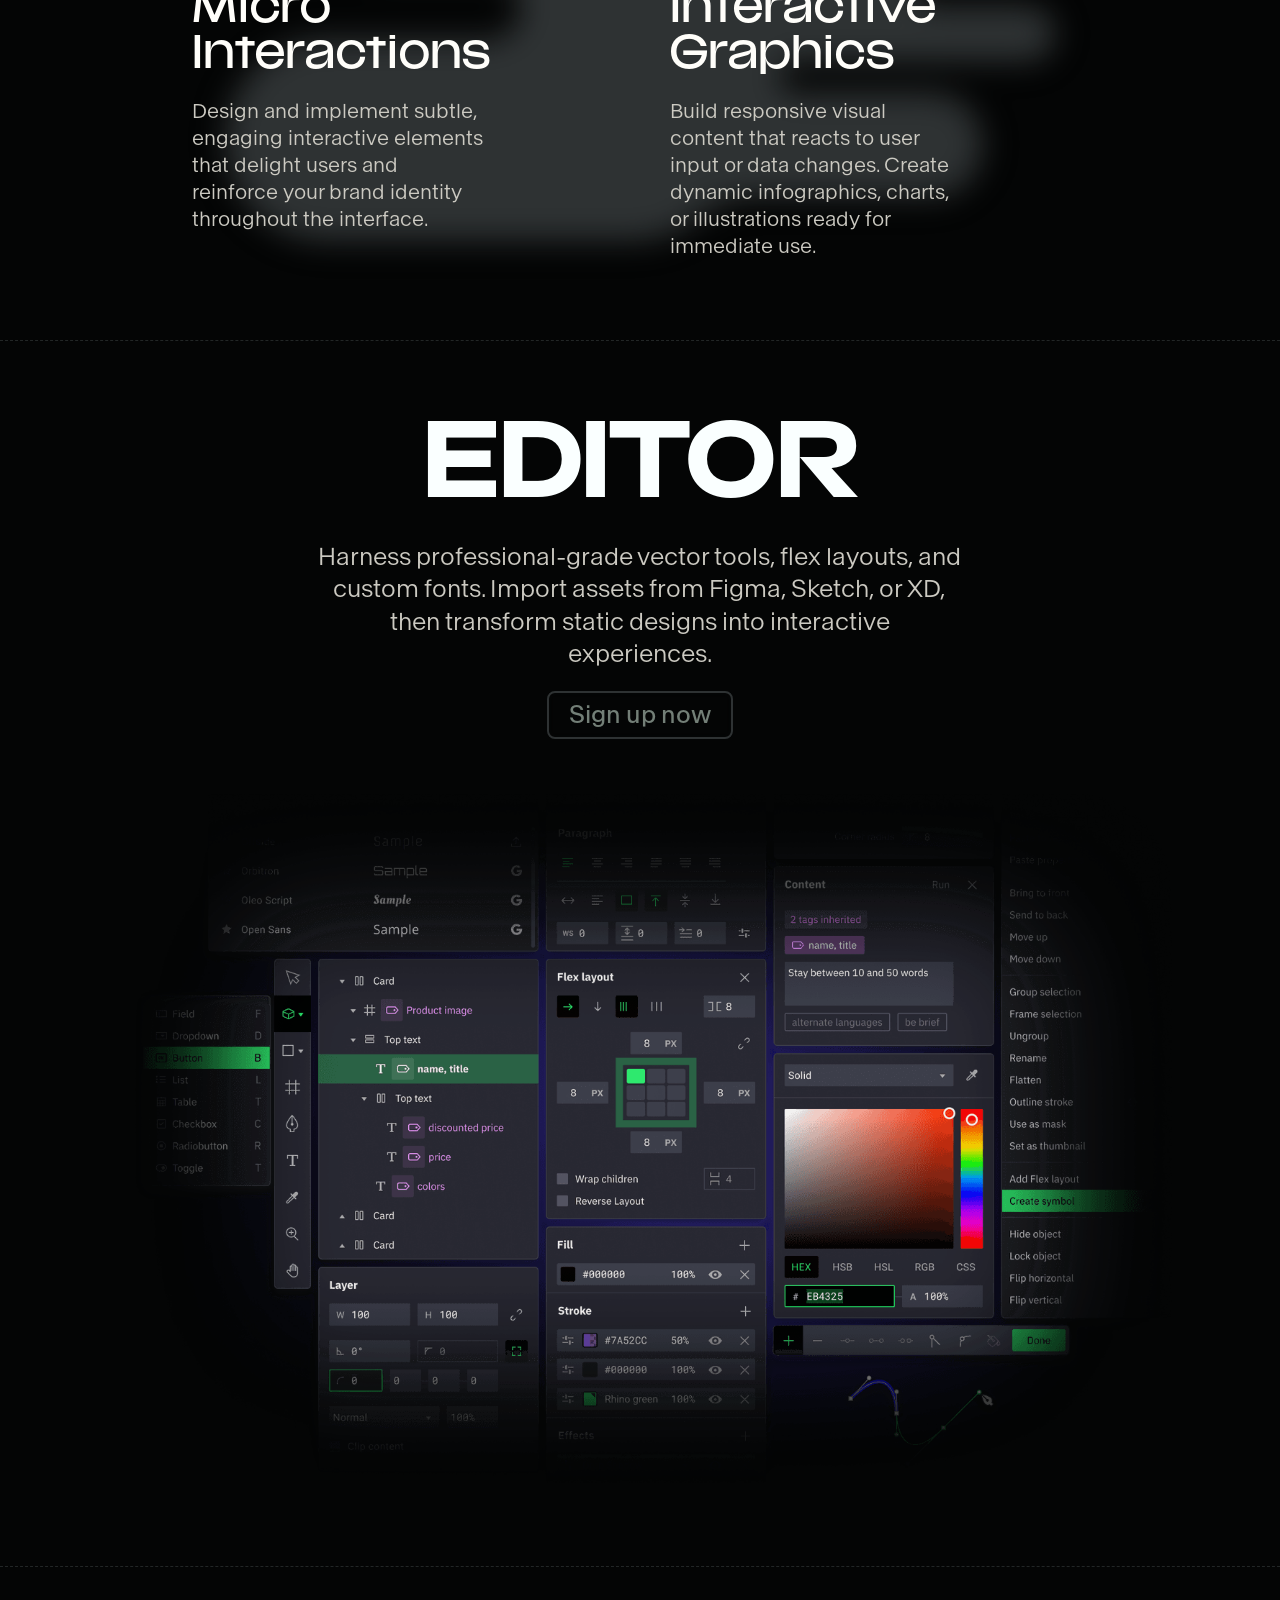
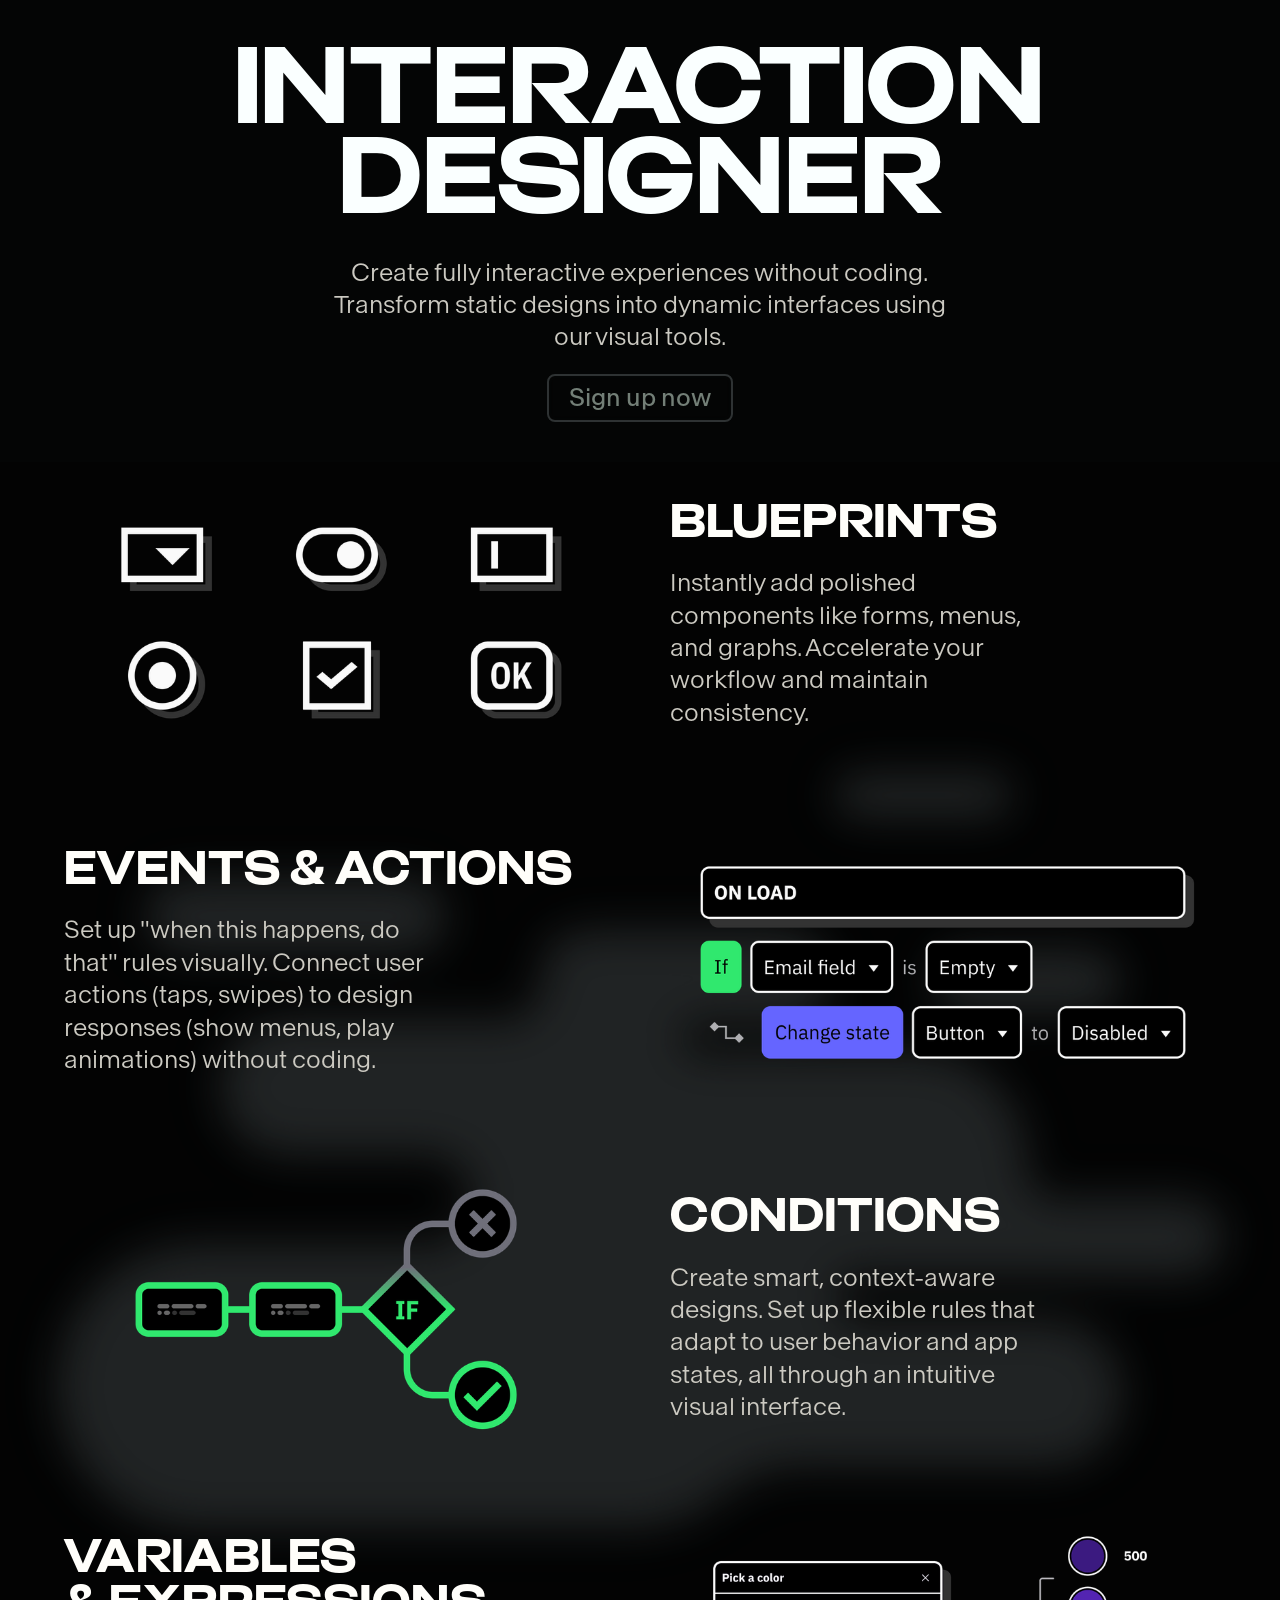
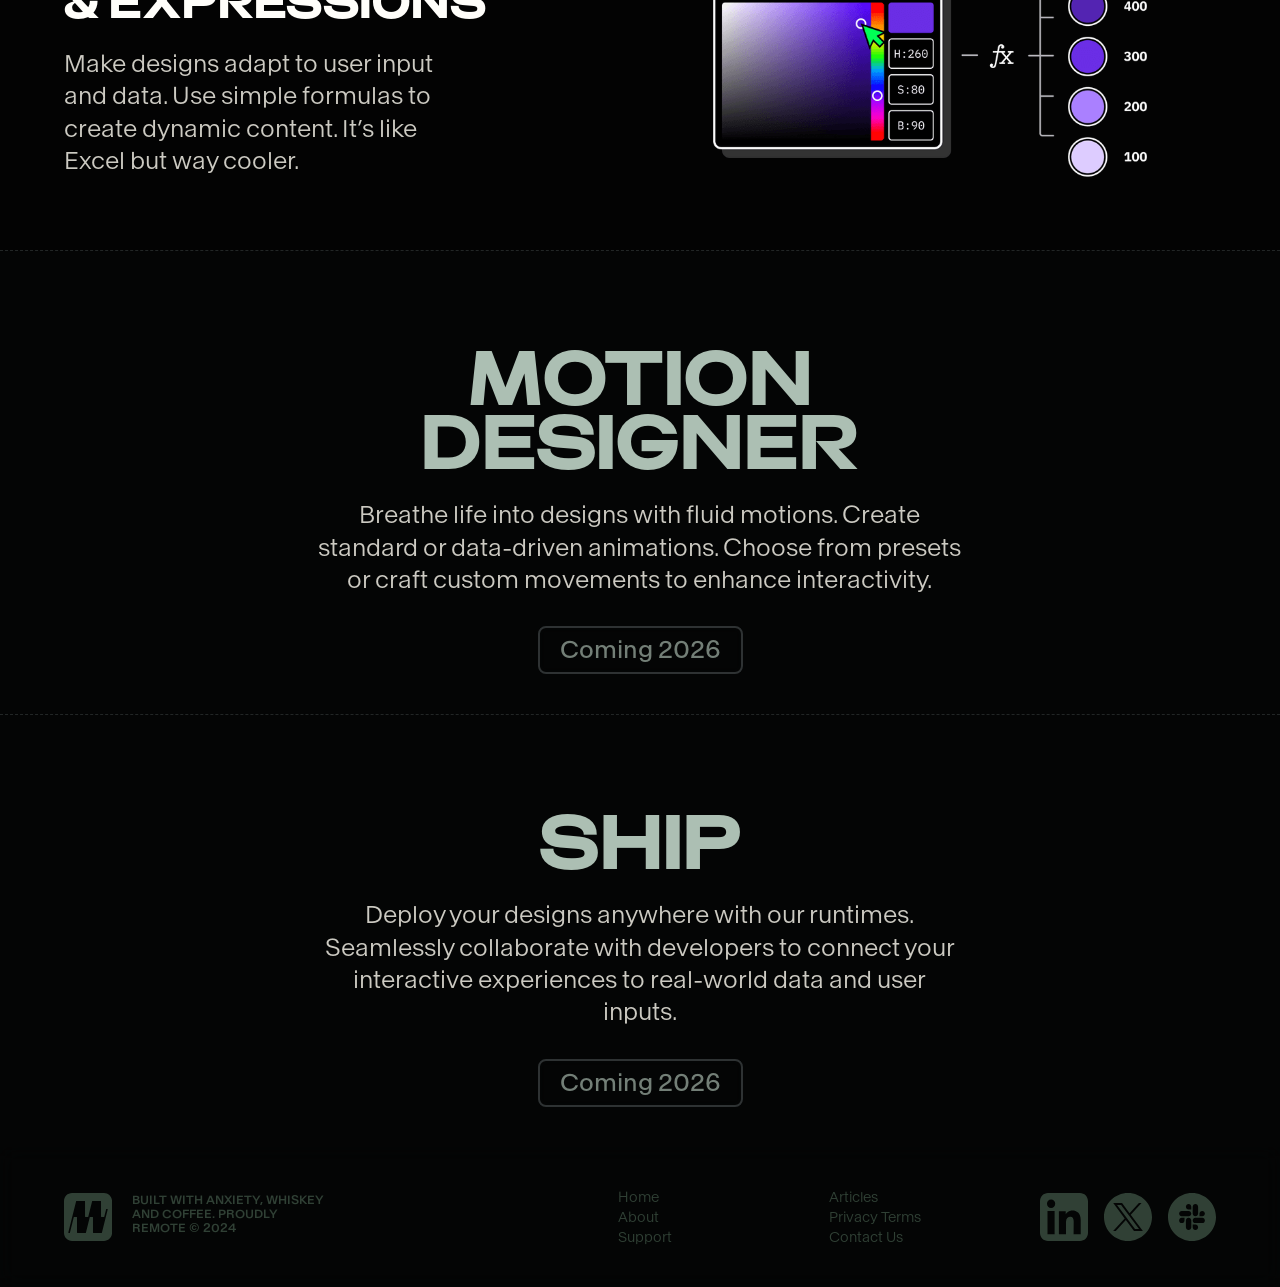
==== commit 974253aa: "Revert all 2026-10-07 changes (back to ddba444: Robinhood banner, green theme) Co-Authored-By: Claud" ====
--- a/index.html
+++ b/index.html
@@ -18,8 +18,7 @@
   <link href="https://fonts.googleapis.com" rel="preconnect">
   <link href="https://fonts.gstatic.com" rel="preconnect" crossorigin="anonymous">
   <link href="https://fonts.googleapis.com/css2?family=IBM+Plex+Sans:wght@300;400;500;600;700&display=swap" rel="stylesheet">
-  <link href="images/clank-mascot.svg" rel="icon" type="image/svg+xml">
-  <link href="images/favicon.png" rel="alternate icon" type="image/png">
+  <link href="images/favicon.png" rel="shortcut icon" type="image/x-icon">
   <link href="images/webclip.png" rel="apple-touch-icon">
   <link href="https://moioapp.com" rel="canonical">
   <script type="application/ld+json">
@@ -73,8 +72,8 @@
 </head>
 <body class="body">
   <div class="rh-banner">
-    <span class="rh-banner-text"><span class="rh-banner-ticker">$MOIO</span> is now live on <span class="rh-banner-rh"><img src="images/clank-mascot.svg" alt="" class="rh-banner-mascot">Clanktrade</span></span>
-    <button type="button" class="rh-banner-ca" data-ca="0xe074d6efc0c206f3e47eb857008aca060dc7df77" aria-label="Copy contract address"><span class="rh-ca-label">CA</span><span class="rh-ca-full">0xe074d6efc0c206f3e47eb857008aca060dc7df77</span><span class="rh-ca-short">0xe074…df77</span><span class="rh-ca-status">Copy</span></button>
+    <span class="rh-banner-pill">Coming soon</span>
+    <span class="rh-banner-text"><span class="rh-banner-ticker">$MOIO</span> is coming to <span class="rh-banner-rh">Robinhood</span></span>
     <a href="https://x.com/trymoio" target="_blank" rel="noopener" class="rh-banner-x" aria-label="Follow Moio on X"><svg viewBox="0 0 24 24" width="16" height="16" aria-hidden="true"><path fill="currentColor" d="M18.244 2.25h3.308l-7.227 8.26 8.502 11.24H16.17l-5.214-6.817L4.99 21.75H1.68l7.73-8.835L1.254 2.25H8.08l4.713 6.231zm-1.161 17.52h1.833L7.084 4.126H5.117z"/></svg></a>
   </div>
   <div role="banner" class="navigation w-nav">
@@ -99,9 +98,17 @@
       <h1 class="h1">design in full<br>resolution</h1>
       <div class="w-layout-hflex flex-block">
         <p class="paragraph">Design interfaces and interactions at the same time, in the same tool at a level of precision not possible before. Ship fully functioning experiences, not pictures.</p>
-      </div>
-    </div>
-    <a href="https://www.youtube.com/watch?v=W6yLTZ8CBUw" target="_blank" class="w-inline-block hero-mockup-link"><img src="images/Mockup_-Editor2.png" loading="lazy" alt="UI design interface showing a project with product cards featuring photos, names, prices, discounts, colors, and user interaction tags." srcset="images/Mockup_-Editor2-p-500.png 500w, images/Mockup_-Editor2-p-800.png 800w, images/Mockup_-Editor2-p-1080.png 1080w, images/Mockup_-Editor2-p-1600.png 1600w, images/Mockup_-Editor2-p-2000.png 2000w, images/Mockup_-Editor2.png 3400w" sizes="(max-width: 767px) 100vw, (max-width: 991px) 728px, 940px" class="product-shot"></a>
+        <div class="w-layout-hflex product-hunt-flex">
+          <div class="code-embed w-embed">
+            <a href="https://www.producthunt.com/products/moio?embed=true&utm_source=badge-top-post-topic-badge&utm_medium=badge&utm_source=badge-moio&#0045;2" target="_blank"><img src="https://api.producthunt.com/widgets/embed-image/v1/top-post-topic-badge.svg?post_id=943120&theme=dark&period=monthly&topic_id=93&t=1752867644565" alt="Moio - The&#0032;future&#0032;app&#0032;builder&#0032;for&#0032;designers | Product Hunt" style="width: 250px; height: 54px;" width="250" height="54"></a>
+          </div>
+          <div class="code-embed w-embed">
+            <a href="https://www.producthunt.com/posts/moio-2?embed=true&utm_source=badge-top-post-topic-badge&utm_medium=badge&utm_souce=badge-moio&#0045;2" target="_blank"><img src="https://api.producthunt.com/widgets/embed-image/v1/top-post-topic-badge.svg?post_id=943120&theme=dark&period=weekly&topic_id=44&t=1743560634998" alt="Moio - The&#0032;future&#0032;app&#0032;builder&#0032;for&#0032;designers | Product Hunt" style="width: 250px; height: 54px;" width="250" height="54"></a>
+          </div>
+        </div>
+      </div>
+    </div>
+    <a href="https://www.youtube.com/watch?v=W6yLTZ8CBUw" target="_blank" class="w-inline-block"><img src="images/Mockup_-Editor2.png" loading="lazy" alt="UI design interface showing a project with product cards featuring photos, names, prices, discounts, colors, and user interaction tags." srcset="images/Mockup_-Editor2-p-500.png 500w, images/Mockup_-Editor2-p-800.png 800w, images/Mockup_-Editor2-p-1080.png 1080w, images/Mockup_-Editor2-p-1600.png 1600w, images/Mockup_-Editor2-p-2000.png 2000w, images/Mockup_-Editor2.png 3400w" sizes="(max-width: 767px) 100vw, (max-width: 991px) 728px, 940px" class="product-shot"></a>
   </div>
   <aside id="Features_2" class="flex-container alt-grid-hero">
     <div class="w-layout-grid use-case">
@@ -234,7 +241,7 @@
   <div class="section cc-footer">
     <div class="w-layout-blockcontainer footer w-container">
       <div class="w-layout-grid footer-grid">
-        <div id="w-node-be4ae223-6f17-fe28-0840-ba246422773f-6422773c" class="w-layout-blockcontainer footer-logo w-container"><div class="footer-lockup"><img src="images/moio_icon3.svg" loading="lazy" alt="" height="48" class="footer-logo-img"><span class="footer-lockup-x" aria-hidden="true">&times;</span><img src="images/clank-mascot.svg" loading="lazy" alt="Clank" height="44" class="footer-mascot"></div>
+        <div id="w-node-be4ae223-6f17-fe28-0840-ba246422773f-6422773c" class="w-layout-blockcontainer footer-logo w-container"><img src="images/moio_icon3.svg" loading="lazy" alt="" height="48" class="footer-logo-img">
           <div class="footer-logo-txt">Built with anxiety, whiskey and coffee. Proudly remote © 2024</div>
           <div class="footer-address">Moio Technologies Inc.<br>8 The Green, Dover,<br>DE 19901<br></div>
         </div>
@@ -250,12 +257,13 @@
         </div>
         <div id="w-node-be4ae223-6f17-fe28-0840-ba246422774d-6422773c" class="social-buttons">
           <div class="footer-wrap">
+            <a href="https://www.linkedin.com/company/moioapp/" target="_blank" class="link-block w-inline-block"></a>
             <a href="https://x.com/trymoio" target="_blank" class="link-block-2 w-inline-block"></a>
+            <a href="https://moioapp.slack.com/ssb/redirect" target="_blank" class="link-block-3 w-inline-block"></a>
           </div>
         </div>
       </div>
     </div>
   </div>
-<script>document.addEventListener("click",function(e){var b=e.target.closest(".rh-banner-ca");if(!b)return;var ca=b.getAttribute("data-ca"),s=b.querySelector(".rh-ca-status");function done(){b.classList.add("copied");s.textContent="Copied!";clearTimeout(b._t);b._t=setTimeout(function(){b.classList.remove("copied");s.textContent="Copy"},1800)}if(navigator.clipboard&&window.isSecureContext){navigator.clipboard.writeText(ca).then(done,fallback)}else fallback();function fallback(){var t=document.createElement("textarea");t.value=ca;t.style.position="fixed";t.style.opacity="0";document.body.appendChild(t);t.select();try{document.execCommand("copy");done()}catch(_){}t.remove()}});</script>
 </body>
 </html>
--- a/css/webflow.css
+++ b/css/webflow.css
@@ -454,7 +454,7 @@
   margin: 0;
   padding: 8px 12px;
   border: 1px solid #cccccc;
-  background-color: #f6f0ff;
+  background-color: #fafafa;
 }
 .w-file-upload-file {
   display: flex;
@@ -463,7 +463,7 @@
   margin: 0;
   padding: 8px 9px 8px 11px;
   border: 1px solid #cccccc;
-  background-color: #f6f0ff;
+  background-color: #fafafa;
 }
 .w-file-upload-file-name {
   font-size: 14px;
@@ -501,7 +501,7 @@
   margin: 0;
   padding: 8px 12px;
   border: 1px solid #cccccc;
-  background-color: #f6f0ff;
+  background-color: #fafafa;
 }
 .w-icon-file-upload-icon,
 .w-icon-file-upload-uploading {
--- a/css/moio.webflow.css
+++ b/css/moio.webflow.css
@@ -327,31 +327,31 @@
 }
 
 :root {
-  --greenish-10: #f1e5ff;
-  --mid-greenish: #8e7fae;
-  --lime: #c9a6ff;
-  --black: #1d1233;
-  --white: #fcfaff;
-  --2: #1a0f2e;
+  --greenish-10: #e5ffee;
+  --mid-greenish: #737f77;
+  --lime: #0f5;
+  --black: #13151a;
+  --white: #faffff;
+  --2: #040505;
   --font--font-m: 24px;
-  --50--2--100: #f6f0ff;
+  --50--2--100: #fffefa;
   --font--font-s: 18px;
-  --light-greenish: #c8b8e6;
-  --50--10--60: #a596c2;
-  --50--5--80: #d6c8ef;
-  --50--10--70: #bfb0dd;
-  --dark-greenish: #4a3670;
-  --180--15--10: #22153a;
-  --190--10--15: #2e1f47;
-  --190--10--20: #3a2856;
-  --190--10--5: #160c26;
+  --light-greenish: #acbfb3;
+  --50--10--60: #99968a;
+  --50--5--80: #cccac2;
+  --50--10--70: #b2b1aa;
+  --dark-greenish: #304035;
+  --180--15--10: #161a1a;
+  --190--10--15: #222626;
+  --190--10--20: #2e3233;
+  --190--10--5: #0b0d0d;
   --blue-violet: #5040ff;
-  --greenish-5: #f8f2ff;
+  --greenish-5: #f2fff7;
   --light-coral: #ff8080;
   --brown: #403520;
-  --50--5--90: #ece2ff;
-  --50--5--70: #bfb0dd;
-  --190--10--10: #23173a;
+  --50--5--90: #e6e4da;
+  --50--5--70: #b2b1aa;
+  --190--10--10: #171919;
   --font--font-l: 32px;
   --font--font-xl: 40px;
 }
@@ -460,11 +460,11 @@
 }
 
 a:hover {
-  color: #3d2b5c;
+  color: #32343a;
 }
 
 a:active {
-  color: #4d3870;
+  color: #43464d;
 }
 
 ul {
@@ -525,17 +525,17 @@
 
 .button:hover {
   color: #fff;
-  background-color: #3d2b5c;
+  background-color: #32343a;
 }
 
 .button:active {
-  background-color: #4d3870;
+  background-color: #43464d;
 }
 
 .status-message {
   color: #fff;
   text-align: center;
-  background-color: #261a3d;
+  background-color: #202020;
   padding: 9px 30px;
   font-size: 14px;
   line-height: 26px;
@@ -546,7 +546,7 @@
 }
 
 .text-field {
-  border: 1px solid #e8dcff;
+  border: 1px solid #e4e4e4;
   border-radius: 0;
   margin-bottom: 18px;
   padding: 21px 20px;
@@ -556,15 +556,15 @@
 }
 
 .text-field:hover {
-  border-color: #e8dcff;
+  border-color: #e3e6eb;
 }
 
 .text-field:active, .text-field:focus {
-  border-color: #4d3870;
+  border-color: #43464d;
 }
 
 .text-field::placeholder {
-  color: #3d2b5c66;
+  color: #32343a66;
 }
 
 .protected-form {
@@ -678,7 +678,7 @@
 
 .header-nav-item {
   opacity: 1;
-  color: #f6f0ff;
+  color: #fffefa;
   text-align: center;
   letter-spacing: -.25px;
   text-transform: none;
@@ -695,7 +695,7 @@
 
 .header-nav-item:hover {
   opacity: 1;
-  color: #c9a6ff;
+  color: #0f5;
 }
 
 .header-nav-item:active {
@@ -704,19 +704,19 @@
 
 .header-nav-item.w--current {
   opacity: 1;
-  color: #c9a6ff;
+  color: #0f5;
   cursor: default;
   font-weight: 600;
 }
 
 .header-nav-item.w--current:hover {
   opacity: .8;
-  color: #c9a6ff;
+  color: #0f5;
 }
 
 .header-nav-item.w--current:active {
   opacity: .7;
-  color: #3d2b5c;
+  color: #32343a;
 }
 
 .header-nav-item.small {
@@ -724,7 +724,7 @@
 }
 
 .text-block-18 {
-  color: #f6f0ff;
+  color: #fffefa;
   text-transform: uppercase;
   flex: 0 auto;
   order: 0;
@@ -797,8 +797,8 @@
 }
 
 .footer {
-  border: 1px #120a20;
-  border-top-color: #2e1f47;
+  border: 1px #020303;
+  border-top-color: #222626;
   justify-content: flex-start;
   align-self: flex-start;
   max-width: 100%;
@@ -833,7 +833,7 @@
 }
 
 .footer-logo-txt {
-  color: #4a3670;
+  color: #304035;
   text-transform: uppercase;
   max-width: 200px;
   margin-top: 0;
@@ -861,7 +861,7 @@
 .section.cc-footer {
   -webkit-backdrop-filter: blur(10px);
   backdrop-filter: blur(10px);
-  border-top: 1px #2e1f47;
+  border-top: 1px #222626;
   margin-top: auto;
   padding: 0 5%;
 }
@@ -930,7 +930,7 @@
 
 .subhead {
   clear: left;
-  color: #f6f0ff;
+  color: #fffefa;
   column-count: 0;
   max-width: 960px;
   margin: 10px auto 20px;
@@ -1007,11 +1007,11 @@
 }
 
 .submit-button {
-  color: #8e7fae;
+  color: #737f77;
   text-align: center;
   letter-spacing: -.5px;
-  background-color: #c9a6ff00;
-  border: 2px solid #8e7fae;
+  background-color: #0f50;
+  border: 2px solid #737f77;
   border-radius: 40px;
   width: 100%;
   max-width: none;
@@ -1025,18 +1025,18 @@
 }
 
 .submit-button:hover {
-  color: #160c26;
+  color: #0b0d0d;
   text-align: center;
-  -webkit-text-stroke-color: #23173a;
-  background-color: #c9a6ff;
+  -webkit-text-stroke-color: #171919;
+  background-color: #0f5;
   border-style: solid;
-  border-color: #c9a6ff;
+  border-color: #0f5;
 }
 
 .h1 {
   color: var(--white);
   letter-spacing: 0;
-  -webkit-text-stroke-color: #f6f0ff;
+  -webkit-text-stroke-color: #fffefa;
   text-transform: uppercase;
   justify-content: center;
   align-items: center;
@@ -1081,7 +1081,7 @@
   margin-left: auto;
   margin-right: auto;
   padding: 60px 5%;
-  box-shadow: inset 0 0 20px 20px #3a2856;
+  box-shadow: inset 0 0 20px 20px #2e3233;
 }
 
 .about-grid {
@@ -1173,7 +1173,7 @@
 .changelog-title-old {
   grid-column-gap: 0px;
   grid-row-gap: 0px;
-  color: #f8f2ff;
+  color: #f2fff7;
   text-align: center;
   flex-flow: column;
   flex: 0 auto;
@@ -1194,12 +1194,12 @@
 }
 
 .link-4 {
-  color: #f6f0ff;
+  color: #fffefa;
   font-size: 22px;
 }
 
 .link-4:hover {
-  color: #c9a6ff;
+  color: #0f5;
 }
 
 .google-tag-manager {
@@ -1278,7 +1278,7 @@
 }
 
 .changelog-title-entry {
-  color: #f8f2ff;
+  color: #f2fff7;
   text-align: center;
   flex: 1;
   align-self: center;
@@ -1289,7 +1289,7 @@
 }
 
 .changelog-title-entry.cc-priv {
-  color: #f6f0ff;
+  color: #fffefa;
   text-align: left;
   max-width: 1440px;
 }
@@ -1369,7 +1369,7 @@
   opacity: 1;
   min-height: 48px;
   color: var(--light-greenish);
-  -webkit-text-stroke-color: #bfb0dd;
+  -webkit-text-stroke-color: #b2b1aa;
   flex-flow: column;
   justify-content: center;
   align-items: flex-start;
@@ -1557,7 +1557,7 @@
 }
 
 .footer-address {
-  color: #4a3670;
+  color: #304035;
   text-transform: none;
   max-width: 200px;
   margin-top: 0;
@@ -1613,7 +1613,7 @@
 
 .back {
   opacity: 1;
-  -webkit-text-stroke-color: #bfb0dd;
+  -webkit-text-stroke-color: #b2b1aa;
   color: currentColor;
   flex-flow: row;
   justify-content: flex-start;
@@ -1625,7 +1625,7 @@
 }
 
 .blog-entry {
-  color: #f8f2ff;
+  color: #f2fff7;
   text-align: center;
   flex: 1;
   align-self: center;
@@ -1636,7 +1636,7 @@
 }
 
 .blog-entry.cc-priv {
-  color: #f6f0ff;
+  color: #fffefa;
   text-align: left;
   max-width: 1440px;
   margin-top: 0;
@@ -1722,7 +1722,7 @@
   opacity: 1;
   min-height: 48px;
   color: var(--light-greenish);
-  -webkit-text-stroke-color: #bfb0dd;
+  -webkit-text-stroke-color: #b2b1aa;
   flex-flow: column;
   justify-content: center;
   align-items: flex-start;
@@ -1775,7 +1775,7 @@
   }
 
   .header-nav-item {
-    color: #f6f0ff;
+    color: #fffefa;
   }
 
   .logo-image {
@@ -1787,7 +1787,7 @@
   }
 
   .footer {
-    background-color: #1a0f2e;
+    background-color: #040505;
     border-top-style: none;
     padding-bottom: 40px;
     padding-left: 0%;
@@ -1803,13 +1803,13 @@
   }
 
   .footer-logo-txt {
-    color: #4a3670;
+    color: #304035;
     margin-left: 10px;
   }
 
   .section.cc-footer {
-    background-color: #1a0f2e;
-    border-top: 1px #2e1f47;
+    background-color: #040505;
+    border-top: 1px #222626;
     padding-left: 5%;
     padding-right: 5%;
   }
@@ -1827,7 +1827,7 @@
   }
 
   .subhead {
-    color: #f6f0ff;
+    color: #fffefa;
     max-width: 100%;
     font-family: Baikal Regular, sans-serif;
     font-size: 36px;
@@ -1857,8 +1857,8 @@
   }
 
   .submit-button {
-    color: #8e7fae;
-    border-color: #8e7fae;
+    color: #737f77;
+    border-color: #737f77;
   }
 
   .h1 {
@@ -1877,7 +1877,7 @@
     -webkit-backdrop-filter: blur(5px);
     backdrop-filter: blur(5px);
     border-radius: 40px;
-    box-shadow: inset 0 0 20px 20px #3a2856;
+    box-shadow: inset 0 0 20px 20px #2e3233;
   }
 
   .about-grid {
@@ -1908,7 +1908,7 @@
   }
 
   .product-shot {
-    border: 2px #8e7fae;
+    border: 2px #737f77;
     border-radius: 18px;
     flex: 1;
     max-width: 100%;
@@ -1917,19 +1917,19 @@
   }
 
   .changelog-title-old.cc-priv {
-    color: #f6f0ff;
+    color: #fffefa;
     text-align: left;
     margin-left: auto;
     margin-right: auto;
   }
 
   .link-4 {
-    color: #f6f0ff;
+    color: #fffefa;
     font-size: 24px;
   }
 
   .link-4:hover {
-    color: #c9a6ff;
+    color: #0f5;
   }
 
   .waitlist-cta {
@@ -1943,7 +1943,7 @@
   }
 
   .changelog-title-entry.cc-priv {
-    color: #f6f0ff;
+    color: #fffefa;
     text-align: left;
   }
 
@@ -1976,7 +1976,7 @@
   }
 
   .footer-address {
-    color: #4a3670;
+    color: #304035;
     margin-left: 10px;
   }
 
@@ -1996,7 +1996,7 @@
   }
 
   .blog-entry.cc-priv {
-    color: #f6f0ff;
+    color: #fffefa;
     text-align: left;
   }
 
@@ -2192,8 +2192,8 @@
 
   .header-nav-item {
     text-align: center;
-    background-color: #160c2600;
-    border: 2px #f8f2ff;
+    background-color: #0b0d0d00;
+    border: 2px #f2fff7;
     border-radius: 40px;
     height: auto;
     padding: 18px 20px 18px 0;
@@ -2203,30 +2203,30 @@
 
   .header-nav-item:hover {
     opacity: 1;
-    color: #c9a6ff;
+    color: #0f5;
     -webkit-text-fill-color: inherit;
-    background-color: #c9a6ff00;
+    background-color: #0f50;
     background-clip: border-box;
-    border-color: #c9a6ff;
+    border-color: #0f5;
     font-weight: 700;
     overflow: hidden;
   }
 
   .header-nav-item:active {
     opacity: 1;
-    color: #c9a6ff;
-    background-color: #c9a6ff00;
-    border-color: #c9a6ff;
+    color: #0f5;
+    background-color: #0f50;
+    border-color: #0f5;
   }
 
   .header-nav-item.w--current {
-    color: #c9a6ff;
-    background-color: #c9a6ff00;
-    border-color: #c9a6ff;
+    color: #0f5;
+    background-color: #0f50;
+    border-color: #0f5;
   }
 
   .header-nav-item.w--current:hover {
-    color: #160c26;
+    color: #0b0d0d;
   }
 
   .header-nav-item.small {
@@ -2262,7 +2262,7 @@
   }
 
   .section {
-    background-color: #c9a6ff00;
+    background-color: #0f50;
     padding: 60px 5%;
   }
 
@@ -2601,11 +2601,11 @@
 
   .header-nav-item:hover {
     opacity: 1;
-    color: #160c26;
+    color: #0b0d0d;
     mix-blend-mode: normal;
-    background-color: #c9a6ff;
+    background-color: #0f5;
     border-style: solid;
-    border-color: #c9a6ff;
+    border-color: #0f5;
   }
 
   .header-nav-item.small, .text-block-18 {
@@ -2693,7 +2693,7 @@
   }
 
   .cloud-wrapper {
-    box-shadow: inset 0 0 10px 10px #3a2856;
+    box-shadow: inset 0 0 10px 10px #2e3233;
   }
 
   .about-grid {
@@ -3576,12 +3576,12 @@
   font-style: normal;
   font-display: swap;
 }
-/* ── $MOIO x Clanktrade announcement banner ── */
+/* ── $MOIO x Robinhood announcement banner ── */
 .rh-banner {
   z-index: 10000;
   background-color: var(--2);
   color: var(--50--2--100);
-  border-bottom: 1px solid #3d2b5c;
+  border-bottom: 1px solid #32343a;
   box-shadow: 0 6px 24px -8px var(--blue-violet);
   justify-content: center;
   align-items: center;
@@ -3616,7 +3616,7 @@
   text-transform: uppercase;
   letter-spacing: 1px;
 }
-.rh-banner-rh { color: var(--lime); }
+.rh-banner-rh { color: #b9b3ff; }
 @keyframes rh-glow {
   0%, 100% { box-shadow: 0 0 0 0 transparent; }
   50% { box-shadow: 0 0 14px 2px var(--blue-violet); }
@@ -3645,94 +3645,3 @@
   color: var(--2);
   box-shadow: 0 0 14px 2px var(--blue-violet);
 }
-
-/* ── Clank mascot placements ── */
-.rh-banner-rh { display: inline-flex; align-items: center; gap: 6px; vertical-align: middle; }
-.rh-banner-mascot { width: 1.15em; height: 1.15em; transform: translateY(-1px); transition: transform .3s ease; }
-.rh-banner:hover .rh-banner-mascot { transform: translateY(-1px) rotate(-12deg) scale(1.12); }
-
-
-
-.footer-lockup { display: flex; align-items: center; gap: 12px; flex: none; }
-.footer-lockup-x { color: var(--mid-greenish); font-family: Baikal Medium, sans-serif; font-size: 18px; line-height: 1; }
-.footer-mascot { width: 44px; height: 44px; transition: transform .35s cubic-bezier(.3, 1.6, .5, 1); }
-.footer-lockup:hover .footer-mascot { transform: rotate(-14deg) scale(1.1); }
-
-@media screen and (max-width: 767px) {
-  .footer-lockup { justify-content: center; }
-}
-@media (prefers-reduced-motion: reduce) {
-}
-
-/* ── Site-wide Clank backdrop ── */
-.body::before,
-.body::after {
-  content: "";
-  position: fixed;
-  z-index: -1;
-  pointer-events: none;
-}
-.body::after {
-  right: -18vmin;
-  bottom: -22vmin;
-  width: min(110vmin, 1100px);
-  aspect-ratio: 1;
-  background: radial-gradient(closest-side, rgba(196, 181, 253, .16), rgba(196, 181, 253, .05) 60%, transparent);
-  filter: blur(20px);
-}
-.body::before {
-  right: -10vmin;
-  bottom: -14vmin;
-  width: min(92vmin, 920px);
-  aspect-ratio: 1;
-  background: url('../images/clank-mascot.svg') center / contain no-repeat;
-  opacity: .085;
-  -webkit-mask-image: linear-gradient(115deg, transparent 8%, #000 55%);
-  mask-image: linear-gradient(115deg, transparent 8%, #000 55%);
-  transform: rotate(-14deg);
-  animation: clank-drift 22s ease-in-out infinite;
-}
-@keyframes clank-drift {
-  0%, 100% { transform: rotate(-14deg) translate(0, 0); }
-  50% { transform: rotate(-8deg) translate(-1.5vmin, -2vmin); }
-}
-@media screen and (max-width: 767px) {
-  .body::before { width: 120vw; right: -35vw; bottom: -18vh; opacity: .07; }
-  .body::after { width: 140vw; right: -45vw; bottom: -25vh; }
-}
-@media (prefers-reduced-motion: reduce) {
-  .body::before { animation: none; }
-}
-
-/* ── Contract address copy chip ── */
-.rh-banner-ca {
-  display: inline-flex;
-  align-items: center;
-  gap: 10px;
-  padding: 5px 6px 5px 14px;
-  border: 1px solid rgba(196, 181, 253, .45);
-  border-radius: 40px;
-  background: rgba(196, 181, 253, .08);
-  color: var(--50--2--100);
-  font: 13px/18px ui-monospace, SFMono-Regular, Menlo, Consolas, monospace;
-  cursor: pointer;
-  transition: background-color .2s, border-color .2s, box-shadow .2s;
-}
-.rh-banner-ca:hover { background: rgba(196, 181, 253, .16); border-color: var(--lime); box-shadow: 0 0 14px -2px var(--lime); }
-.rh-ca-label { font-family: Baikal Bold, sans-serif; color: var(--lime); letter-spacing: .5px; }
-.rh-ca-short { display: none; }
-.rh-ca-status {
-  border-radius: 40px;
-  padding: 2px 10px;
-  background: var(--lime);
-  color: #131313;
-  font-family: Baikal Bold, sans-serif;
-  font-size: 11px;
-  text-transform: uppercase;
-  letter-spacing: .5px;
-}
-.rh-banner-ca.copied .rh-ca-status { background: var(--50--2--100); }
-@media screen and (max-width: 991px) {
-  .rh-ca-full { display: none; }
-  .rh-ca-short { display: inline; }
-}
